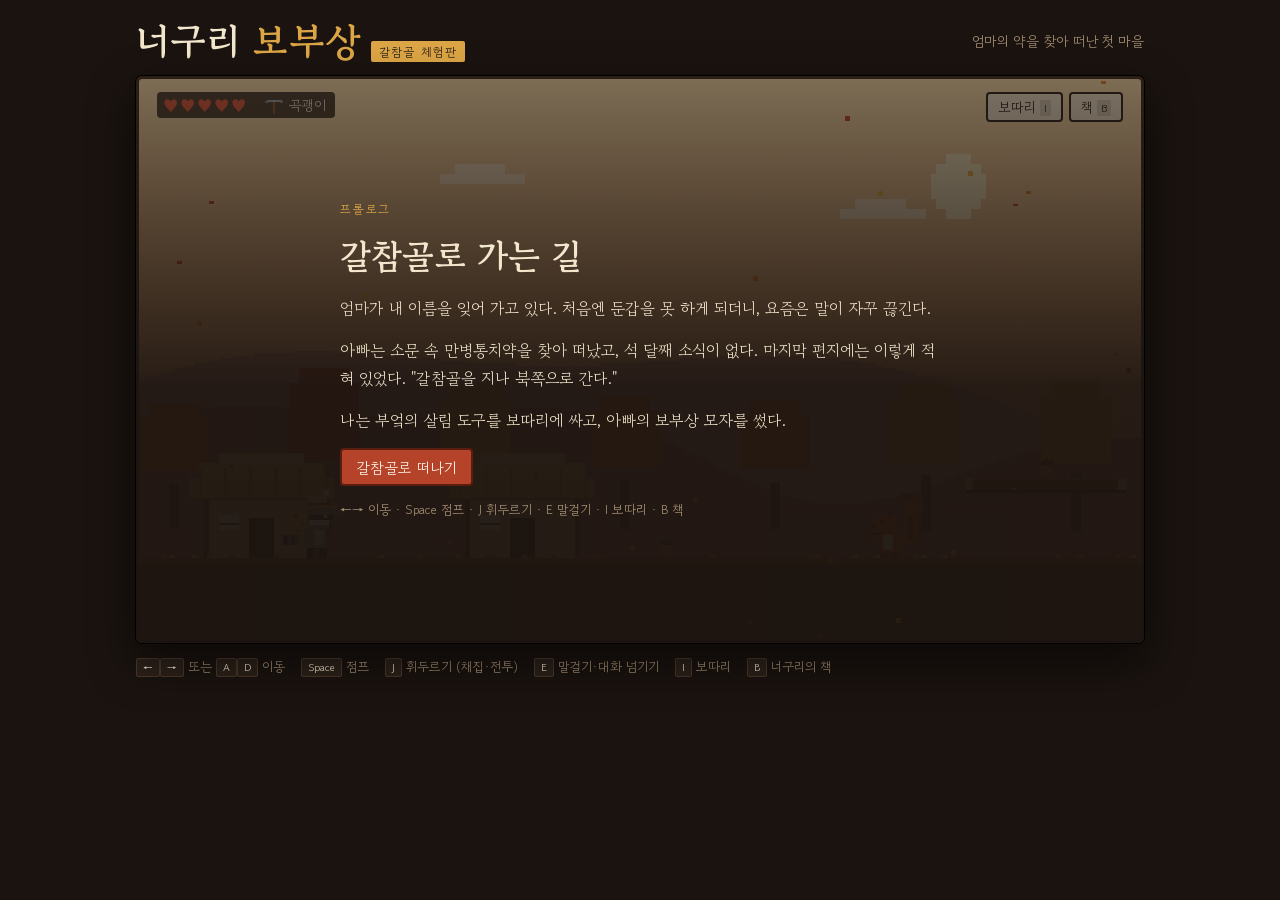
==== prototypes/galchamgol-web/index.html @ 24a1cc91 "너구리 보부상 기획 문서와 갈참골 웹 체험판 추가 - 기획 전체, 지역 4곳 시나리오와 엔딩 (design/) - 지역·NPC·교환·아이템·가보·보스 표 CSV (design/da" ====
<!doctype html>
<html lang="ko">
<head>
<meta charset="utf-8">
<meta name="viewport" content="width=device-width, initial-scale=1, viewport-fit=cover">
<style>[hidden]{display:none!important}</style>
<title>너구리 보부상</title>
<meta name="claude:viewport-fit-sides" content="cover">
<link rel="preconnect" href="https://fonts.googleapis.com">
<link rel="preconnect" href="https://fonts.gstatic.com" crossorigin>
<link rel="stylesheet" href="https://fonts.googleapis.com/css2?family=Gowun+Batang:wght@400;700&family=Gowun+Dodum&display=swap">
<style>
/* Layout: 게임 화면(셸) 하나가 주인공. 데스크톱은 액자 속 화면, 휴대폰 세로는 화면+게임패드, 휴대폰 가로는 화면 위에 반투명 버튼. 대화와 패널은 셸 전체를 덮는 한지 시트. 먹색 바탕 단일 테마. */
:root{
  --night:#1a130f;      /* 바깥 바탕 */
  --night-2:#251a14;    /* 패드 바탕 */
  --frame:#3e2c1f;      /* 액자 나무 */
  --hanji:#f2e6cc;      /* 한지 */
  --hanji-2:#e3d1ab;    /* 한지 그늘 */
  --meok:#2a2019;       /* 먹 */
  --dan:#b4432a;        /* 단청 붉은색 */
  --gold:#dca545;       /* 봇짐 노랑 */
  --leaf:#5f8a3a;       /* 칡잎 초록 */
  --dim:#a48f72;        /* 흐린 글씨 */
  --display:"Gowun Batang","Nanum Myeongjo","Batang",serif;
  --ui:"Gowun Dodum","Apple SD Gothic Neo","Malgun Gothic",sans-serif;
  color-scheme:dark;
}
*{box-sizing:border-box}
body{background:var(--night);color:var(--hanji);font-family:var(--ui);margin:0;-webkit-tap-highlight-color:transparent}
.app{max-width:1040px;margin:0 auto;padding-left:max(16px, env(safe-area-inset-left, 0px));padding-right:max(16px, env(safe-area-inset-right, 0px));padding-block:20px 28px;display:flex;flex-direction:column;gap:14px}

.top{display:flex;align-items:center;justify-content:space-between;flex-wrap:wrap;gap:6px 16px}
.brand{display:flex;align-items:baseline;gap:10px;flex-wrap:wrap;min-width:0}
h1{font-family:var(--display);font-weight:700;font-size:clamp(24px,4.2vw,38px);letter-spacing:.02em;margin:0;line-height:1.1;text-wrap:balance}
h1 span{color:var(--gold)}
.tag{font-size:12px;letter-spacing:.08em;color:var(--meok);background:var(--gold);padding:2px 8px;border-radius:2px}
.top p{margin:0;color:var(--dim);font-size:14px}

/* 셸: 화면 + 패드 + 덮개들 */
.shell{position:relative;user-select:none;-webkit-user-select:none;-webkit-touch-callout:none}
.stage{position:relative;width:100%;max-width:100%;aspect-ratio:16/9;background:#000;border:3px solid var(--frame);border-radius:6px;overflow:hidden;box-shadow:0 0 0 1px #000,0 18px 44px rgba(0,0,0,.55)}
#cv{display:block;width:100%;height:100%;image-rendering:pixelated;image-rendering:crisp-edges}

/* HUD */
.hud{position:absolute;top:2.4%;left:1.8%;right:1.8%;display:flex;justify-content:space-between;align-items:flex-start;gap:8px;pointer-events:none;font-size:clamp(10px,1.45vw,14px)}
.hud-left{display:flex;flex-direction:column;gap:5px;min-width:0}
.status{display:flex;align-items:center;gap:8px;background:rgba(26,19,15,.78);padding:3px 9px 3px 6px;border-radius:4px;width:max-content;max-width:100%}
.hearts{display:flex;gap:1px;font-size:1.25em;line-height:1;color:#e0573a}
.hearts .off{color:#4b3a2e}
.tool{display:flex;align-items:center;gap:4px;color:var(--hanji);border-left:1px solid #4b3a2e;padding-left:8px;white-space:nowrap}
.tool canvas{width:1.4em;height:1.4em;image-rendering:pixelated}
.goal{background:rgba(242,230,204,.92);color:var(--meok);padding:3px 9px;border-radius:4px;border-left:3px solid var(--dan);max-width:min(52vw,420px);font-family:var(--display)}
.goal b{font-family:var(--ui);font-weight:normal;color:var(--dan);font-size:.85em;margin-right:6px}
.hud-btns{display:flex;gap:6px;pointer-events:auto}
.chipbtn{font-family:var(--ui);font-size:clamp(11px,1.45vw,14px);background:var(--hanji);color:var(--meok);border:2px solid var(--meok);border-radius:4px;padding:3px 10px;cursor:pointer;touch-action:manipulation}
.chipbtn:hover{background:#fff6e0}
button:focus-visible{outline:2px solid var(--gold);outline-offset:2px}
kbd{font-family:var(--ui);font-size:.82em;background:rgba(0,0,0,.12);border-radius:2px;padding:0 4px}

.bossbar{position:absolute;top:3%;left:50%;transform:translateX(-50%);width:38%;text-align:center;font-family:var(--display);font-size:clamp(10px,1.4vw,14px);color:var(--hanji);text-shadow:0 1px 0 #000;pointer-events:none}
.bossbar .track{height:7px;background:#2b1f17;border:1px solid #000;margin-top:3px;border-radius:1px;overflow:hidden}
.bossbar .fill{height:100%;background:linear-gradient(90deg,#4f8a35,#7fb069);transition:width .15s}

.prompt{position:absolute;transform:translate(-50%,-100%);background:var(--hanji);color:var(--meok);font-size:clamp(10px,1.35vw,13px);padding:3px 9px;border-radius:12px;border:1px solid var(--meok);white-space:nowrap;cursor:pointer;touch-action:manipulation;font-family:var(--ui)}
.prompt::after{content:"";position:absolute;left:50%;bottom:-5px;transform:translateX(-50%);border:5px solid transparent;border-bottom:0;border-top-color:var(--meok)}
.toast{position:absolute;top:22%;left:50%;transform:translateX(-50%);background:rgba(26,19,15,.9);color:var(--hanji);padding:6px 14px;border-radius:4px;font-size:clamp(11px,1.6vw,15px);border-left:3px solid var(--gold);max-width:84%;text-align:center;pointer-events:none}

/* 대화 시트 */
.dialog{position:absolute;left:2.5%;right:2.5%;bottom:3.5%;display:grid;grid-template-columns:auto minmax(0,1fr);gap:clamp(8px,1.6vw,16px);align-items:start;background:var(--hanji);color:var(--meok);border:2px solid var(--meok);border-radius:6px;padding:clamp(8px,1.6vw,16px);box-shadow:0 6px 0 rgba(0,0,0,.35);cursor:pointer;z-index:5}
.face{width:clamp(48px,8vw,76px);aspect-ratio:1;background:var(--hanji-2);border:2px solid var(--meok);border-radius:4px;display:grid;place-items:end center;overflow:hidden}
.face canvas{width:100%;height:auto;image-rendering:pixelated;display:block}
.dbody{min-width:0;display:flex;flex-direction:column;gap:4px}
.who{font-family:var(--ui);font-size:clamp(11px,1.4vw,14px);color:var(--dan);letter-spacing:.04em}
.text{font-family:var(--display);font-size:clamp(13px,1.85vw,18px);line-height:1.6;max-width:62ch;min-height:2.4em}
.choices{display:flex;flex-direction:column;gap:5px;margin-top:4px}
.choices button{font-family:var(--display);font-size:clamp(13px,1.7vw,16px);text-align:left;background:#f8eed8;border:1px solid #cdb98f;border-radius:4px;padding:6px 12px;color:var(--meok);cursor:pointer;min-height:36px;touch-action:manipulation}
.choices button:hover,.choices button:focus-visible{background:var(--hanji-2);border-color:var(--meok)}
.next{align-self:flex-end;font-size:clamp(10px,1.2vw,12px);color:var(--dim)}

/* 한지 패널 */
.panel{position:absolute;inset:5%;background:var(--hanji);color:var(--meok);border:2px solid var(--meok);border-radius:6px;display:flex;flex-direction:column;overflow:hidden;font-size:clamp(12px,1.5vw,14px);z-index:6;box-shadow:0 10px 30px rgba(0,0,0,.45)}
.panel-head{display:flex;align-items:center;justify-content:space-between;gap:8px;padding:10px 14px;border-bottom:1px solid var(--hanji-2)}
.panel-head h2{font-family:var(--display);font-size:clamp(16px,2.2vw,21px);margin:0}
.panel-body{flex:1;overflow:auto;padding:12px 14px;min-height:0;-webkit-overflow-scrolling:touch}
.x{background:none;border:none;font-size:1.5em;cursor:pointer;color:var(--meok);line-height:1;min-width:40px;min-height:36px}
.grip{display:none}

.bag-grid{display:grid;grid-template-columns:repeat(6,minmax(0,1fr));gap:6px}
.slot{position:relative;aspect-ratio:1;background:var(--hanji-2);border:1px solid #c7b48c;border-radius:4px;display:grid;place-items:center;cursor:pointer;padding:0;touch-action:manipulation}
.slot canvas{width:66%;height:66%;image-rendering:pixelated}
.slot .n{position:absolute;right:4px;bottom:2px;font-size:.9em;font-variant-numeric:tabular-nums}
.slot.sel{outline:2px solid var(--dan);outline-offset:-1px;background:#f8eed8}
.slot[disabled]{cursor:default;opacity:.45}
.slot .dot{position:absolute;left:5px;top:5px;width:6px;height:6px;border-radius:50%}
.sub{font-family:var(--display);font-size:1.05em;margin:14px 0 6px}
.detail{margin-top:12px;border-top:1px dashed #c7b48c;padding-top:10px;display:flex;gap:12px;align-items:flex-start}
.detail canvas{width:52px;height:52px;image-rendering:pixelated;flex:none;background:var(--hanji-2);border-radius:4px}
.detail .info{min-width:0;display:flex;flex-direction:column;gap:6px;align-items:flex-start}
.chip{display:inline-block;font-size:.78em;padding:0 6px;border-radius:2px;color:#fff;margin-left:6px;vertical-align:middle;font-weight:normal}
.btn{font-family:var(--ui);font-size:clamp(13px,1.5vw,15px);background:var(--hanji);color:var(--meok);border:2px solid var(--meok);border-radius:4px;padding:6px 14px;cursor:pointer;min-height:38px;touch-action:manipulation}
.btn:hover{background:#fff6e0}
.btn.primary{background:var(--dan);color:#fff6e8;border-color:#5a1d10}
.btn.primary:hover{background:#c9533a}
.btn[disabled]{opacity:.45;cursor:not-allowed}
.small{color:var(--dim);font-size:.9em}

.tabs{display:flex;gap:2px;padding:0 10px;border-bottom:1px solid var(--hanji-2);overflow-x:auto}
.tabs button{font-family:var(--display);font-size:clamp(13px,1.6vw,15px);background:none;border:none;border-bottom:3px solid transparent;padding:8px 10px;cursor:pointer;color:var(--dim);white-space:nowrap;touch-action:manipulation}
.tabs button[aria-selected="true"]{color:var(--meok);border-bottom-color:var(--dan)}
.entry{font-family:var(--display);line-height:1.65;padding:8px 0;border-bottom:1px dotted #cdb98f;max-width:65ch}
.entry small{display:block;color:var(--dim);font-family:var(--ui)}
.empty-note{color:var(--dim);font-family:var(--display);margin:6px 0}
.dex{display:grid;grid-template-columns:repeat(auto-fill,minmax(150px,1fr));gap:10px}
.dex-card{border:1px solid #cdb98f;border-radius:4px;padding:10px;display:flex;flex-direction:column;gap:5px;background:#f8eed8}
.dex-card .pics{display:flex;gap:6px;align-items:flex-end}
.dex-card canvas{width:64px;height:64px;image-rendering:pixelated}
.dex-card .dad{opacity:.5}
.dex-card .cap{font-size:.78em;color:var(--dim)}
.dex-card.unknown{color:var(--dim);display:grid;place-items:center;min-height:120px;font-family:var(--display);background:transparent;border-style:dashed}
.dex-card .memo{font-family:var(--display);color:var(--dan)}
.ledger-wrap{overflow-x:auto}
table.ledger{border-collapse:collapse;width:100%;min-width:420px}
table.ledger th,table.ledger td{text-align:left;padding:6px 8px;border-bottom:1px dotted #cdb98f;vertical-align:top}
table.ledger th{font-weight:normal;color:var(--dim);font-size:.85em}
.state{font-size:.8em;padding:1px 6px;border-radius:2px;white-space:nowrap}
.state.done{background:var(--leaf);color:#fff}
.state.open{background:var(--gold);color:var(--meok)}
.rels{display:flex;flex-wrap:wrap;gap:6px;margin-bottom:12px}
.rel{background:var(--hanji-2);border-radius:4px;padding:3px 9px}
.rel b{color:var(--dan);font-weight:normal}

/* 요술 주머니 */
.pouch-wrap{margin-top:16px;border-top:1px dashed #c7b48c;padding-top:12px;display:flex;flex-direction:column;gap:10px}
.sub-row{display:flex;align-items:baseline;justify-content:space-between;gap:4px 10px;flex-wrap:wrap}
.sub-row .sub{margin:0}
.tooltabs{display:flex;gap:6px;flex-wrap:wrap}
.tooltab{display:flex;align-items:center;gap:6px;padding:3px 12px 3px 6px;border:1px solid #c7b48c;border-radius:18px;background:var(--hanji-2);color:var(--meok);font-family:var(--ui);font-size:inherit;cursor:pointer;min-height:38px;touch-action:manipulation}
.tooltab canvas{width:24px;height:24px;image-rendering:pixelated}
.tooltab .q{font-size:.8em;color:var(--dim)}
.tooltab[aria-pressed="true"]{background:var(--meok);color:var(--hanji);border-color:var(--meok)}
.tooltab[aria-pressed="true"] .q{color:var(--gold)}
.bench{display:flex;align-items:center;justify-content:center;gap:clamp(6px,2vw,16px);background:radial-gradient(ellipse at 50% 60%,#f8ecd2,#e9d6ae);border:1px solid #d5c094;border-radius:10px;padding:14px 8px}
.ins{display:flex;gap:6px}
.inslot,.outslot{width:clamp(40px,10vw,54px);aspect-ratio:1;border:2px dashed #b9a479;border-radius:8px;background:#fbf3e2;display:grid;place-items:center;padding:0;position:relative;color:var(--dim);font-size:11px}
.inslot{cursor:pointer;touch-action:manipulation}
.inslot.full{border-style:solid;border-color:var(--meok)}
.inslot canvas,.outslot canvas{width:70%;height:70%;image-rendering:pixelated}
.outslot{border-style:solid;border-color:var(--gold)}
.outslot.ghost canvas{opacity:.35}
.outslot.got{box-shadow:0 0 0 3px rgba(220,165,69,.45)}
.arrow{color:#a8916a;font-size:16px}
.pouch{position:relative;width:clamp(76px,19vw,104px);aspect-ratio:1;--glow:#f0b73a}
.pouch .glow{position:absolute;inset:8%;border-radius:50%;background:radial-gradient(circle,var(--glow),transparent 68%);opacity:.22}
.pouch::after{content:"";position:absolute;left:16%;right:16%;bottom:2%;height:9%;border-radius:50%;background:rgba(60,40,20,.22)}
.pouch .relic{position:relative;z-index:2;display:block;width:76%;height:76%;margin:10% 12% 14%;image-rendering:pixelated;transform-origin:50% 90%}
.pouch .spk{position:absolute;left:50%;top:40%;width:5px;height:5px;background:var(--glow);opacity:0;z-index:3}
.pouch.has .glow{animation:glowPulse 1.6s ease-in-out infinite}
.pouch.brew .glow{opacity:.95;transform:scale(1.3);transition:opacity .2s,transform .2s}
.pouch.brew .relic{animation:wob .7s steps(8)}
.pouch.brew .spk{animation:burst .75s ease-out .15s}
.pouch.fizzle .relic{animation:shake .35s steps(4)}
.inslot.sucked canvas{animation:suck .45s forwards}
.inslot.pop canvas,.outslot.got canvas{animation:pop .35s}
@keyframes glowPulse{0%,100%{opacity:.22;transform:scale(.92)}50%{opacity:.6;transform:scale(1.06)}}
@keyframes wob{0%,100%{transform:rotate(0)}25%{transform:rotate(-9deg)}50%{transform:rotate(8deg)}75%{transform:rotate(-4deg)}}
@keyframes burst{0%{opacity:1;transform:translate(-50%,0)}100%{opacity:0;transform:translate(calc(-50% + var(--dx)),var(--dy))}}
@keyframes shake{0%,100%{transform:translateX(0)}25%{transform:translateX(-4px)}75%{transform:translateX(4px)}}
@keyframes suck{to{transform:translateX(34px) scale(.2);opacity:0}}
@keyframes pop{0%{transform:scale(.4)}70%{transform:scale(1.15)}100%{transform:scale(1)}}
.bench-msg{font-family:var(--display);min-height:1.5em;text-align:center}
.recipes{display:flex;flex-wrap:wrap;gap:6px 14px;justify-content:center;color:var(--dim);font-size:.9em}
.recipe{display:flex;align-items:center;gap:4px}
.recipe canvas{width:18px;height:18px;image-rendering:pixelated}
.craft{width:100%;min-height:46px;font-size:16px}
.weapon{display:flex;gap:10px;align-items:center;margin-top:16px;border-top:1px dashed #c7b48c;padding-top:10px}
.weapon canvas{width:36px;height:36px;image-rendering:pixelated;flex:none}
.weapon div{min-width:0}
@media (prefers-reduced-motion:reduce){.pouch *,.inslot canvas,.outslot canvas{animation:none!important;transition:none!important}}

/* 가보 카드 */
.tooltab{border-color:#c99a3e;background:linear-gradient(#f7e9c8,#ead3a2)}
.tooltab[aria-pressed="true"]{background:linear-gradient(#3a2219,#24150f);color:#f3d48a;border-color:#c99a3e}
.heir{position:relative;overflow:hidden;display:grid;grid-template-columns:auto minmax(0,1fr);gap:12px;align-items:start;background:linear-gradient(135deg,#2e1b14,#3d241a 60%,#2a1711);color:var(--hanji);border:2px solid #c99a3e;border-radius:8px;padding:12px 14px;box-shadow:inset 0 0 0 1px rgba(243,212,138,.18)}
.heir::before{content:"";position:absolute;inset:0;background:linear-gradient(115deg,transparent 32%,rgba(178,232,226,.16) 44%,rgba(236,196,255,.13) 51%,rgba(255,236,170,.10) 57%,transparent 68%);background-size:260% 100%;animation:najeon 5s linear infinite;pointer-events:none}
.heir.sleep{filter:saturate(.75)}
.heir .art{position:relative;width:clamp(54px,12vw,68px);aspect-ratio:1;background:radial-gradient(circle at 50% 45%,#5a3626,#1f120d);border:1px solid #c99a3e;border-radius:6px;display:grid;place-items:center}
.heir .art canvas{width:80%;height:80%;image-rendering:pixelated}
.heir.sleep .art canvas{opacity:.6}
.heir .txt{min-width:0;display:flex;flex-direction:column;gap:3px;padding-right:34px}
.heir .state{align-self:flex-start;font-size:.75em;padding:0 7px;border-radius:2px;background:#c99a3e;color:#2a1711;letter-spacing:.04em}
.heir.sleep .state{background:transparent;color:#c9b08a;border:1px solid #6b5238}
.heir .title{font-family:var(--display);font-weight:700;font-size:1.15em;color:#f3d48a;text-wrap:balance}
.heir .gen{font-size:.8em;color:#c9b08a}
.heir .story{font-family:var(--display);line-height:1.6;margin-top:2px}
.heir .hint{font-size:.85em;color:#d9c39a;border-top:1px dashed #6b5238;padding-top:5px;margin-top:4px}
.seal{position:absolute;right:12px;top:12px;width:30px;height:30px;display:grid;place-items:center;font-family:var(--display);font-weight:700;font-size:14px;line-height:1;border-radius:3px;transform:rotate(-8deg);background:#b4432a;color:#f7e9d0;box-shadow:0 0 0 2px #b4432a,0 0 0 3px #f7e9d0 inset}
.heir.sleep .seal{background:transparent;color:#8d5a44;box-shadow:0 0 0 2px #8d5a44}
@keyframes najeon{0%{background-position:130% 0}100%{background-position:-130% 0}}
@media (prefers-reduced-motion:reduce){.heir::before{animation:none}}

/* 전투: 한지 위 수묵화. 흑백 + 단청 붉은색 하나 */
.battle{position:absolute;inset:0;z-index:15;background:#efe3c8;color:var(--meok);touch-action:none}
#bcv{display:block;width:100%;height:100%}
.b-top{position:absolute;top:2.5%;left:2.5%;right:2.5%;display:flex;justify-content:space-between;align-items:flex-start;gap:10px;pointer-events:none;font-size:clamp(10px,1.45vw,14px)}
.b-name{font-family:var(--display);font-weight:700;font-size:1.4em;line-height:1.1}
.b-parts{display:flex;flex-direction:column;gap:3px;margin-top:4px}
.b-part{display:flex;align-items:center;gap:6px;white-space:nowrap}
.b-part .pp{display:flex;gap:2px}
.b-part .pp i{width:.72em;height:.72em;background:var(--meok);display:block}
.b-part .pp i.off{background:transparent;box-shadow:inset 0 0 0 1px rgba(42,32,25,.45)}
.b-part.broken .nm{text-decoration:line-through;opacity:.5}
.b-part .tag{font-size:.82em;color:var(--dan)}
.b-me{display:flex;flex-direction:column;align-items:flex-end;gap:5px}
.b-me .hearts{color:var(--dan)}
.b-me .hearts .off{color:rgba(42,32,25,.25)}
.b-calm{display:flex;align-items:center;gap:6px}
.b-calm .track{width:clamp(64px,13vw,140px);height:8px;border:1px solid var(--meok);background:rgba(255,255,255,.45)}
.b-calm .fill{height:100%;width:0;background:#7fa36a;transition:width .25s}
.b-btns{display:flex;gap:6px;pointer-events:auto}
.bbtn{font-family:var(--ui);font-size:clamp(11px,1.4vw,13px);background:rgba(255,250,238,.7);color:var(--meok);border:1.5px solid var(--meok);border-radius:4px;padding:3px 9px;cursor:pointer;min-height:30px;touch-action:manipulation}
.bbtn:hover{background:#fffaf0}
.b-gift{position:absolute;left:50%;top:50%;transform:translate(-50%,-50%);width:min(92%,440px);max-height:86%;overflow:auto;background:var(--hanji);border:2px solid var(--meok);border-radius:6px;padding:10px 12px 12px;z-index:3;box-shadow:0 8px 24px rgba(0,0,0,.3)}
.b-gift-head{display:flex;justify-content:space-between;align-items:center;font-family:var(--display);font-size:clamp(14px,1.8vw,17px);margin-bottom:6px}
.b-gift-grid{display:grid;grid-template-columns:repeat(auto-fill,minmax(70px,1fr));gap:6px}
.gift{display:flex;flex-direction:column;align-items:center;gap:2px;padding:6px 2px;background:var(--hanji-2);border:1px solid #c7b48c;border-radius:4px;cursor:pointer;font-family:var(--ui);font-size:12px;color:var(--meok);touch-action:manipulation}
.gift canvas{width:30px;height:30px;image-rendering:pixelated}
.gift:hover{background:#f8eed8;border-color:var(--meok)}
.b-gift .small{display:block;margin-bottom:8px}
.b-result{position:absolute;inset:0;background:rgba(239,227,200,.88);display:grid;place-items:center;z-index:4;padding:4%;overflow:auto}
.b-card{max-width:440px;text-align:center;display:flex;flex-direction:column;gap:8px;align-items:center;font-family:var(--display)}
.b-card .kicker{font-family:var(--ui);font-size:12px;letter-spacing:.14em;color:var(--dan)}
.b-card h2{margin:0;font-size:clamp(18px,3vw,28px);text-wrap:balance}
.b-card p{margin:0;line-height:1.6;font-size:clamp(13px,1.7vw,16px)}
.b-loot{display:flex;flex-wrap:wrap;gap:10px;justify-content:center}
.loot{display:flex;flex-direction:column;align-items:center;gap:2px;font-family:var(--ui);font-size:12px}
.loot canvas{width:40px;height:40px;image-rendering:pixelated;background:var(--hanji-2);border-radius:4px}
.ink{position:absolute;inset:0;z-index:20;background:#15110e;display:grid;place-items:center;pointer-events:none;clip-path:circle(0% at var(--ix,50%) var(--iy,62%))}
.ink.on{animation:inkIn .6s ease-in forwards}
.ink.off{clip-path:circle(150% at 50% 50%);animation:inkOut .45s ease-out forwards}
.ink span{font-family:var(--display);font-weight:700;color:#c9503a;font-size:clamp(26px,6vw,60px);letter-spacing:.4em;padding-left:.4em;opacity:0}
.ink.on span{animation:inkText .3s ease-out .35s forwards}
@keyframes inkIn{from{clip-path:circle(0% at var(--ix,50%) var(--iy,62%))}to{clip-path:circle(150% at var(--ix,50%) var(--iy,62%))}}
@keyframes inkOut{from{opacity:1}to{opacity:0}}
@keyframes inkText{from{opacity:0;transform:scale(1.3)}to{opacity:1;transform:scale(1)}}
@media (prefers-reduced-motion:reduce){.ink.on,.ink.on span{animation-duration:.01s}.b-calm .fill{transition:none}}

/* 대장간 */
.forge{position:absolute;left:12%;right:12%;top:18%;background:var(--hanji);color:var(--meok);border:2px solid var(--meok);border-radius:6px;padding:16px 18px;display:flex;flex-direction:column;gap:12px;font-size:clamp(12px,1.6vw,15px);z-index:6;box-shadow:0 10px 30px rgba(0,0,0,.45)}
.forge h2{font-family:var(--display);margin:0;font-size:clamp(16px,2.2vw,21px)}
.bar{position:relative;height:26px;background:linear-gradient(90deg,#3a2a20,#6b3a22 40%,#d0601e 50%,#6b3a22 60%,#3a2a20);border:2px solid var(--meok);border-radius:3px;touch-action:none}
.zone{position:absolute;top:0;bottom:0;background:rgba(255,190,80,.55);border-left:2px solid #ffd27a;border-right:2px solid #ffd27a}
.mark{position:absolute;top:-7px;bottom:-7px;width:5px;background:var(--hanji);border:1px solid var(--meok);transform:translateX(-50%)}
.pips{display:flex;gap:6px}
.pip{width:16px;height:16px;border:2px solid var(--meok);border-radius:50%}
.pip.on{background:var(--dan)}
.fhint{font-family:var(--display);min-height:1.5em}
.strike{width:100%;min-height:52px;font-size:17px}
.bar.soil{background:linear-gradient(90deg,#3e2615,#6b4423 25%,#8b5a2b 50%,#6b4423 75%,#3e2615)}
.bar.soil .zone{background:rgba(243,212,138,.55);border-color:#f3d48a}
.gather .fhint b{color:var(--dan);font-weight:normal}

/* 시작·끝 */
.cover{position:absolute;inset:0;background:linear-gradient(180deg,rgba(26,19,15,.55),rgba(26,19,15,.94) 55%);display:flex;align-items:center;justify-content:center;padding:5%;overflow:auto;z-index:8;border-radius:6px}
.cover-card{max-width:600px;display:flex;flex-direction:column;gap:clamp(8px,1.4vw,14px);font-family:var(--display);color:var(--hanji)}
.cover-card .kicker{font-family:var(--ui);font-size:12px;letter-spacing:.12em;color:var(--gold)}
.cover-card h2{margin:0;font-size:clamp(22px,3.6vw,34px);text-wrap:balance}
.cover-card p{margin:0;line-height:1.75;font-size:clamp(13px,1.75vw,16px)}
.cover-card .meta{font-family:var(--ui);color:var(--dim);font-size:clamp(11px,1.4vw,13px)}
.row{display:flex;gap:8px;flex-wrap:wrap}
.stats{display:flex;gap:16px;flex-wrap:wrap;font-family:var(--ui);font-size:clamp(12px,1.5vw,14px)}
.stats b{color:var(--gold);font-weight:normal;font-variant-numeric:tabular-nums}
.how-touch{display:none}

.keys{display:flex;flex-wrap:wrap;gap:6px 16px;color:var(--dim);font-size:13px}
.keys kbd{background:#2c211a;color:var(--hanji);border:1px solid #4a372a;padding:1px 6px}

/* 게임패드 (터치 기기) */
.pad{display:none}
.pbtn{font-family:var(--ui);color:var(--hanji);background:var(--night-2);border:2px solid #4a372a;border-radius:50%;width:64px;height:64px;font-size:22px;display:grid;place-items:center;touch-action:none;cursor:pointer;box-shadow:0 4px 0 #0d0907}
.pbtn.on{transform:translateY(2px);box-shadow:0 2px 0 #0d0907;background:#3a2a1f}
.pbtn.atk{width:76px;height:76px;background:var(--dan);border-color:#5a1d10;font-size:15px}
.pbtn.jump{font-size:15px}
.pbtn.talk{width:auto;height:44px;border-radius:22px;padding:0 16px;font-size:14px;opacity:.55}
.pbtn.talk.ready{opacity:1;background:var(--gold);color:var(--meok);border-color:#7a5520}
.pad-top{display:flex;gap:8px;align-items:stretch}
.goal-m{flex:1;min-width:0;font-family:var(--display);font-size:14px;line-height:1.4;color:var(--hanji);background:var(--night-2);border-left:3px solid var(--dan);padding:8px 10px;border-radius:4px}
.goal-m b{display:block;font-family:var(--ui);font-weight:normal;font-size:11px;color:var(--gold);letter-spacing:.06em}
.pad-top .chipbtn{display:flex;align-items:center;font-size:14px;padding:0 12px;min-height:44px}
.pad-main{flex:1;display:flex;justify-content:space-between;align-items:center;gap:10px;min-height:150px}
.dpad{display:grid;grid-template-columns:auto auto;grid-template-areas:"left right";gap:12px}
.dpad [data-k="left"]{grid-area:left}.dpad [data-k="right"]{grid-area:right}.dpad [data-k="up"]{grid-area:up}.dpad [data-k="down"]{grid-area:down}
.pbtn.v{display:none}
body.in-battle .dpad{grid-template-columns:repeat(3,auto);grid-template-areas:". up ." "left down right";gap:6px}
body.in-battle .dpad .pbtn{width:54px;height:54px}
body.in-battle .pbtn.v{display:grid}
body.in-battle .pbtn.talk{visibility:hidden}
body.in-battle .hud,body.in-battle .prompt{visibility:hidden}
.acts{display:grid;grid-template-columns:auto auto;grid-template-areas:"talk talk" "jump atk";gap:12px;justify-items:center;align-items:center}
.acts .talk{grid-area:talk;justify-self:end}
.acts .jump{grid-area:jump}
.acts .atk{grid-area:atk}

/* 휴대폰 세로 */
@media (pointer:coarse) and (orientation:portrait){
  html,body{height:100%;overflow:hidden;overscroll-behavior:none}
  .app{height:100%;padding-block:max(10px, env(safe-area-inset-top, 0px)) max(12px, env(safe-area-inset-bottom, 0px));gap:10px}
  .top p{display:none}
  h1{font-size:24px}
  .shell{flex:1;min-height:0;display:flex;flex-direction:column}
  .stage{flex:none;border-width:2px}
  .hud-btns,.goal{display:none}
  .pad{display:flex;flex-direction:column;gap:12px;flex:1;padding-top:12px;touch-action:none}
  .keys{display:none}
  .dialog{left:0;right:0;bottom:0;border-radius:12px 12px 0 0;padding:16px 16px max(16px, env(safe-area-inset-bottom, 0px));border-bottom:none;box-shadow:0 -8px 24px rgba(0,0,0,.4)}
  .text{font-size:16px}
  .choices button{font-size:15px;min-height:44px}
  .panel{inset:auto 0 0 0;height:90%;border-radius:12px 12px 0 0;border-bottom:none}
  .grip{display:block;width:40px;height:4px;border-radius:2px;background:#cdb98f;margin:8px auto 0}
  .bag-grid{grid-template-columns:repeat(4,minmax(0,1fr))}
  .forge{left:0;right:0;top:auto;bottom:0;border-radius:12px 12px 0 0;padding-bottom:max(18px, env(safe-area-inset-bottom, 0px))}
  .cover{border-radius:0}
  .how-touch{display:block}.how-keys{display:none}
  body.in-battle .stage{aspect-ratio:1/1}
  body.in-battle .bbtn#bGift,body.in-battle .bbtn#bHit{display:none}
}
/* 휴대폰 가로 */
@media (pointer:coarse) and (orientation:landscape){
  html,body{height:100%;overflow:hidden;overscroll-behavior:none}
  .app{max-width:none;height:100%;padding-block:0;gap:0}
  .top,.keys{display:none}
  .shell{flex:1;min-height:0;display:flex;align-items:center;justify-content:center;height:100%}
  .stage{width:min(100%, calc(100dvh * 16 / 9));border-width:2px;border-radius:4px}
  .pad{display:block;position:absolute;left:0;right:0;bottom:max(10px, env(safe-area-inset-bottom, 0px));pointer-events:none;z-index:4}
  .pad-top{display:none}
  .pad-main{min-height:0;align-items:flex-end;padding:0 4px}
  .pad-main>*{pointer-events:auto}
  .pbtn{width:54px;height:54px;background:rgba(37,26,20,.62);border-color:rgba(242,230,204,.35);box-shadow:none}
  .pbtn.atk{width:62px;height:62px;background:rgba(180,67,42,.82)}
  .pbtn.talk{height:38px}
  .pbtn.on{transform:none;background:rgba(80,58,44,.8)}
  .dialog{left:12%;right:12%}
  .panel{inset:4% 8%}
  .forge{top:10%}
  body.in-battle .bbtn#bGift,body.in-battle .bbtn#bHit{display:none}
  body.in-battle .pad{z-index:16}
  .how-touch{display:block}.how-keys{display:none}
}
@media (max-width:560px) and (pointer:fine){.bag-grid{grid-template-columns:repeat(4,minmax(0,1fr))}.forge{left:4%;right:4%;top:8%}}
@media (prefers-reduced-motion:reduce){.bossbar .fill{transition:none}}
</style>
</head>
<body>

<div class="app">
  <header class="top">
    <div class="brand"><h1>너구리 <span>보부상</span></h1><span class="tag">갈참골 체험판</span></div>
    <p>엄마의 약을 찾아 떠난 첫 마을</p>
  </header>

  <div class="shell" id="shell">
    <div class="stage" id="stage">
      <canvas id="cv" width="400" height="225" aria-label="갈참골 게임 화면"></canvas>
      <div class="hud">
        <div class="hud-left">
          <div class="status"><div class="hearts" id="hearts"></div><div class="tool" id="toolLabel"></div></div>
          <div class="goal" id="goal" hidden></div>
        </div>
        <div class="hud-btns">
          <button class="chipbtn" id="btnBag" type="button">보따리 <kbd>I</kbd></button>
          <button class="chipbtn" id="btnBook" type="button">책 <kbd>B</kbd></button>
        </div>
      </div>
      <div class="bossbar" id="bossbar" hidden>엉킨 칡<div class="track"><div class="fill" id="bossfill"></div></div></div>
      <div class="prompt" id="prompt" hidden></div>
      <div class="toast" id="toast" hidden></div>
      <div class="battle" id="battle" hidden>
        <canvas id="bcv" aria-label="전투 화면"></canvas>
        <div class="b-top">
          <div class="b-enemy"><div class="b-name" id="bName"></div><div class="b-parts" id="bParts"></div></div>
          <div class="b-me">
            <div class="hearts" id="bHearts"></div>
            <div class="b-calm"><span id="bCalmLabel">진정</span><div class="track"><div class="fill" id="bCalm"></div></div></div>
            <div class="b-btns"><button class="bbtn" id="bHit" type="button">치기 <kbd>J</kbd></button><button class="bbtn" id="bGift" type="button">선물 <kbd>K</kbd></button><button class="bbtn" id="bFlee" type="button">물러나기</button></div>
          </div>
        </div>
        <div class="b-gift" id="bGiftMenu" hidden>
          <div class="b-gift-head"><span>무엇을 건넬까?</span><button class="x" id="bGiftClose" type="button" aria-label="닫기">×</button></div>
          <span class="small" id="bGiftHint">좋아하는 걸 주면 마음이 누그러진다. 건넨 물건은 돌아오지 않는다.</span>
          <div class="b-gift-grid" id="bGiftGrid"></div>
        </div>
        <div class="b-result" id="bResult" hidden>
          <div class="b-card"><div class="kicker" id="bResKick"></div><h2 id="bResTitle"></h2><p id="bResText"></p><div class="b-loot" id="bLoot"></div><button class="btn primary" id="bResOk" type="button">계속</button></div>
        </div>
      </div>
      <div class="ink" id="ink" hidden><span id="inkText">전투</span></div>
    </div>

    <div class="pad" id="pad" aria-label="터치 조작">
      <div class="pad-top">
        <div class="goal-m" id="goalM"><b>지금 할 일</b><span></span></div>
        <button class="chipbtn" data-k="bag" type="button">보따리</button>
        <button class="chipbtn" data-k="book" type="button">책</button>
      </div>
      <div class="pad-main">
        <div class="dpad"><button class="pbtn v" data-k="up" type="button" aria-label="위">▲</button><button class="pbtn" data-k="left" type="button" aria-label="왼쪽">◀</button><button class="pbtn v" data-k="down" type="button" aria-label="아래">▼</button><button class="pbtn" data-k="right" type="button" aria-label="오른쪽">▶</button></div>
        <div class="acts">
          <button class="pbtn talk" data-k="talk" id="padTalk" type="button">말걸기</button>
          <button class="pbtn jump" data-k="jump" type="button">점프</button>
          <button class="pbtn atk" data-k="atk" type="button">휘두르기</button>
        </div>
      </div>
    </div>

    <div class="dialog" id="dlg" hidden>
      <div class="face" id="dlgFace"></div>
      <div class="dbody">
        <div class="who" id="dlgWho"></div>
        <div class="text" id="dlgText"></div>
        <div class="choices" id="dlgChoices"></div>
        <div class="next" id="dlgNext">눌러서 계속 · <kbd>E</kbd></div>
      </div>
    </div>

    <div class="panel" id="bag" hidden>
      <div class="grip"></div>
      <div class="panel-head"><h2>보따리</h2><button class="x" id="bagClose" type="button" aria-label="닫기">×</button></div>
      <div class="panel-body" id="bagBody"></div>
    </div>

    <div class="panel" id="book" hidden>
      <div class="grip"></div>
      <div class="panel-head"><h2>너구리의 책</h2><button class="x" id="bookClose" type="button" aria-label="닫기">×</button></div>
      <div class="tabs" role="tablist" id="bookTabs">
        <button role="tab" data-tab="diary" type="button">일기</button>
        <button role="tab" data-tab="clues" type="button">아빠 단서</button>
        <button role="tab" data-tab="dex" type="button">도감</button>
        <button role="tab" data-tab="ledger" type="button">물품 장부</button>
      </div>
      <div class="panel-body" id="bookBody"></div>
    </div>

    <div class="forge" id="forge" hidden>
      <h2>대장간 · 아빠의 낫 벼리기</h2>
      <div class="bar" id="fbar"><div class="zone" id="fzone"></div><div class="mark" id="fmark"></div></div>
      <div class="pips" id="fpips"></div>
      <div class="fhint" id="fhint">쇠가 가장 빨갛게 달았을 때 내려친다. 세 번이면 된다.</div>
      <button class="btn primary strike" id="fstrike" type="button">내려치기 <kbd>Space · J</kbd></button>
    </div>

    <div class="forge gather" id="gather" hidden>
      <h2 id="gTitle">칡뿌리 캐기</h2>
      <div class="bar soil" id="gbar"><div class="zone" id="gzone"></div><div class="mark" id="gmark"></div></div>
      <div class="pips" id="gpips"></div>
      <div class="fhint" id="ghint"></div>
      <button class="btn primary strike" id="gstrike" type="button">캐기</button>
    </div>

    <div class="cover" id="titleScreen">
      <div class="cover-card">
        <div class="kicker">프롤로그</div>
        <h2>갈참골로 가는 길</h2>
        <p>엄마가 내 이름을 잊어 가고 있다. 처음엔 둔갑을 못 하게 되더니, 요즘은 말이 자꾸 끊긴다.</p>
        <p>아빠는 소문 속 만병통치약을 찾아 떠났고, 석 달째 소식이 없다. 마지막 편지에는 이렇게 적혀 있었다. "갈참골을 지나 북쪽으로 간다."</p>
        <p>나는 부엌의 살림 도구를 보따리에 싸고, 아빠의 보부상 모자를 썼다.</p>
        <div class="row"><button class="btn primary" id="btnStart" type="button">갈참골로 떠나기</button></div>
        <div class="meta how-keys">←→ 이동 · Space 점프 · J 휘두르기 · E 말걸기 · I 보따리 · B 책</div>
        <div class="meta how-touch">아래 버튼으로 움직이고, 동물 근처에서 말걸기를 누르세요. 휴대폰을 가로로 돌리면 화면이 커집니다.</div>
      </div>
    </div>

    <div class="cover" id="endScreen" hidden>
      <div class="cover-card">
        <div class="kicker">갈참골 체험판 완료</div>
        <h2>북쪽 길이 열렸다</h2>
        <p>두꺼비 할멈이 해머루로 달인 약을 까치 편에 집으로 보냈다. 엄마의 병을 고치지는 못해도, 조금은 늦출 수 있을 것이다.</p>
        <p>아빠는 북쪽으로 갔다. 나도 간다.</p>
        <div class="stats" id="endStats"></div>
        <div class="row"><button class="btn" id="btnBookEnd" type="button">너구리의 책 보기</button><button class="btn primary" id="btnRestart" type="button">처음부터</button></div>
      </div>
    </div>
  </div>

  <div class="keys">
    <span><kbd>←</kbd><kbd>→</kbd> 또는 <kbd>A</kbd><kbd>D</kbd> 이동</span>
    <span><kbd>Space</kbd> 점프</span>
    <span><kbd>J</kbd> 휘두르기 (채집·전투)</span>
    <span><kbd>E</kbd> 말걸기·대화 넘기기</span>
    <span><kbd>I</kbd> 보따리</span>
    <span><kbd>B</kbd> 너구리의 책</span>
  </div>
</div>

<script>
(function(){
'use strict';
const W=400,H=225,GROUND=192,WORLD=2400;
const cv=document.getElementById('cv');let ctx=cv.getContext('2d');ctx.imageSmoothingEnabled=false;
const $=id=>document.getElementById(id);

/* ---------- 데이터 ---------- */
const ITEMS={
  acorn:{n:'도토리',r:0,d:'참나무 열매. 떫어서 그냥은 못 먹고 가루로 빻아 쓴다.'},
  powder:{n:'도토리 가루',r:1,d:'절구로 빻은 도토리. 갈참골에서 잘 팔린다.'},
  root:{n:'칡뿌리',r:1,d:'땅속 깊이 뻗은 칡의 뿌리. 질기고 달다.'},
  coal:{n:'숯',r:1,d:'참나무를 구워 만든 숯. 대장간 불의 밥.'},
  ssari:{n:'싸리버섯',r:2,d:'싸리 빗자루처럼 가늘게 갈라진 버섯. 가을 참나무 숲에 난다.'},
  kkoe:{n:'꾀꼬리버섯',r:2,d:'꾀꼬리 깃털처럼 노란 버섯. 은은한 살구 향이 난다.'},
  meoru:{n:'해머루',r:3,d:'당산나무 꼭대기에만 열리는 머루. 해를 머금은 듯 알이 따뜻하다.'},
  rice:{n:'주먹밥',r:0,d:'엄마가 싸 준 주먹밥. 먹으면 기운이 난다.'},
  vine:{n:'칡 줄기',r:1,d:'엉킨 칡의 덩굴손에서 얻은 질긴 줄기. 끈이나 바구니를 엮기 좋다.'},
  kflower:{n:'칡꽃',r:3,d:'엉킨 칡의 심에서 핀 보랏빛 꽃. 달큰한 향이 오래 남는다.'},
};
const TOOLS={
  pick:{n:'곡괭이',d:'땅을 파서 뿌리와 버섯을 캔다. 싸울 때도 쓴다.'},
  sickle:{n:'아빠의 낫',d:'무쇠가 벼려 준 아빠의 낫. 질긴 칡덩굴도 끊는다. 땅도 팔 수 있다.'},
  jeolgu:{n:'엄마의 절구',d:'3대째 내려온 집안 가보. 도토리 3개를 빻아 도토리 가루 1개를 만든다.'},
  maetdol:{n:'증조할아버지의 맷돌',d:'용도를 아직 모른다. 집 부엌에서 챙겨 왔다.'},
  siru:{n:'잔칫날의 시루',d:'용도를 아직 모른다. 바닥에 구멍이 숭숭 나 있다.'},
  yakyeon:{n:'아빠의 약연',d:'용도를 아직 모른다. 아빠가 무언가를 갈던 물건 같다.'},
};
const RAR=['흔함','보통','귀함','희귀','전설'];
const RCOL=['#9c8f78','#5f8a3a','#3f84b5','#8e4fc2','#d29a12'];
const DEX=['acorn','root','ssari','kkoe','meoru','kflower'];
const CLUE_TOTAL=6;
const PLATS=[{x:330,y:160,w:64},{x:690,y:150,w:72},{x:990,y:158,w:60},{x:1310,y:150,w:66}];
const NPCS=[
  {id:'dodam',name:'도담',x:300},
  {id:'nal',name:'날쌘',x:820},
  {id:'musoe',name:'무쇠',x:1110},
  {id:'toad',name:'두꺼비 할멈',x:1430},
];
const TREE_X=2214;

function newGame(){return{
  started:false,ended:false,
  px:70,py:GROUND,vx:0,vy:0,face:1,onGround:true,anim:0,
  hp:5,maxhp:5,attackT:0,hurtT:0,cam:0,
  inv:{rice:2},sickle:false,sharp:false,
  acorns:[[210,GROUND],[362,160],[540,GROUND],[726,150],[880,GROUND],[1020,158],[1200,GROUND],[1343,150]].map(a=>({x:a[0],y:a[1],got:false})),
  digs:[{x:470,item:'root',done:false},{x:950,item:'ssari',done:false},{x:1250,item:'root',done:false},{x:1540,item:'kkoe',done:false}],
  barrier:{x:1660,hp:3,cut:false,shake:0},
  mobs:[{x:1760,dir:-1,hp:2,dead:false,min:1700,max:1840,flash:0},{x:1860,dir:1,hp:2,dead:false,min:1800,max:1920,flash:0}],
  boss:{x:2180,hp:12,max:12,state:'idle',t:0,active:false,dead:false,whip:null,sx:0,next:'',flash:0},
  drop:null,
  f:{dodamTalk:false,dodamDone:false,musoeMet:false,musoeDone:false,nalTalk:false,nalDone:false,toadMet:false,crafted:false,faints:0,musoeTested:false},
  rel:{dodam:{t:'호감',v:0},musoe:{t:'의리',v:0},nal:{t:'경멸',v:0},toad:{t:'호감',v:0}},
  clues:[],diary:[],dex:{},ledger:{},
};}
let G;

/* ---------- 유틸 ---------- */
const clamp=(v,a,b)=>Math.max(a,Math.min(b,v));
function has(id,n){return (G.inv[id]||0)>=(n||1);}
function addItem(id,n){
  G.inv[id]=(G.inv[id]||0)+n;
  if(DEX.includes(id)&&!G.dex[id]){G.dex[id]=true;toast('도감에 붓으로 그렸다 · '+ITEMS[id].n);}
  else toast('+ '+ITEMS[id].n+(n>1?' ×'+n:''));
  refreshHud();
}
function takeItem(id,n){G.inv[id]=(G.inv[id]||0)-n;if(G.inv[id]<=0)delete G.inv[id];refreshHud();}
function diary(id,text){if(G.diary.some(d=>d.id===id))return;G.diary.push({id,text});}
function clue(id,who,text){if(G.clues.some(c=>c.id===id))return;G.clues.push({id,who,text});setTimeout(()=>toast('아빠 단서를 찾았다 ('+G.clues.length+'/'+CLUE_TOTAL+')'),900);}
function ledger(id,npc,want,give){if(!G.ledger[id])G.ledger[id]={npc,want,give,done:false};}
function ledgerDone(id){if(G.ledger[id])G.ledger[id].done=true;}
function rel(id,d){G.rel[id].v+=d;}

let toastT=0;
function toast(msg){const t=$('toast');t.textContent=msg;t.hidden=false;toastT=150;}

/* ---------- 입력 ---------- */
const keys={};const touch={left:false,right:false,up:false,down:false};
let jumpQ=false,atkQ=false;
const isLeft=()=>keys['arrowleft']||keys['a']||touch.left;
const isRight=()=>keys['arrowright']||keys['d']||touch.right;
const open=id=>!$(id).hidden;
addEventListener('keydown',e=>{
  const k=e.key.toLowerCase();
  if([' ','arrowup','arrowdown','arrowleft','arrowright'].includes(k))e.preventDefault();
  const first=!keys[k];keys[k]=true;
  if(first)onPress(k);
});
addEventListener('keyup',e=>{keys[e.key.toLowerCase()]=false;});
addEventListener('blur',()=>{for(const k in keys)keys[k]=false;touch.left=touch.right=false;});

function onPress(k){
  if(!G.started||G.ended)return;
  if(B){
    if(!$('bResult').hidden){if(k==='enter'||k==='e'||k===' ')$('bResOk').click();return;}
    if(B.paused){if(k==='escape'||k==='k'||k==='c')closeGift();return;}
    if(k==='j'||k==='x'||k===' '||k==='enter')bStrike();else if(k==='k'||k==='c')openGift();return;
  }
  if(inkOn)return;
  if(open('forge')){if(k===' '||k==='j'||k==='enter'||k==='x')strike();return;}
  if(open('gather')){if(k===' '||k==='j'||k==='enter'||k==='x')gStrike();return;}
  if(open('dlg')){
    if(['1','2','3','4'].includes(k)){const b=$('dlgChoices').children[+k-1];if(b)b.click();return;}
    if(k==='e'||k==='enter'||k===' ')advance();return;
  }
  if(k==='escape'){closePanels();return;}
  if(k==='i'){toggleBag();return;}
  if(k==='b'){toggleBook();return;}
  if(open('bag')||open('book'))return;
  if(k===' '||k==='w'||k==='arrowup')jumpQ=true;
  if(k==='j'||k==='x')atkQ=true;
  if(k==='e'||k==='enter')tryTalk();
}
function padAction(k){
  if(!G.started||G.ended)return;
  if(B){if(!$('bResult').hidden){if(k==='atk')$('bResOk').click();return;}if(B.paused)return;if(k==='atk')bStrike();else if(k==='jump')openGift();return;}
  if(inkOn)return;
  if(k==='bag'){if(!open('dlg')&&!open('forge')&&!open('gather'))toggleBag();return;}
  if(k==='book'){if(!open('dlg')&&!open('forge'))toggleBook();return;}
  if(open('forge')){if(k==='atk'||k==='jump')strike();return;}
  if(open('gather')){if(k==='atk'||k==='jump')gStrike();return;}
  if(open('dlg')){advance();return;}
  if(open('bag')||open('book'))return;
  if(k==='jump')jumpQ=true;else if(k==='atk')atkQ=true;else if(k==='talk')tryTalk();
}
document.querySelectorAll('#pad [data-k]').forEach(b=>{
  const k=b.dataset.k;
  b.addEventListener('pointerdown',e=>{e.preventDefault();b.classList.add('on');
    try{b.setPointerCapture(e.pointerId);}catch(_){}
    if(k==='left')touch.left=true;else if(k==='right')touch.right=true;else if(k==='up')touch.up=true;else if(k==='down')touch.down=true;else padAction(k);});
  const up=()=>{b.classList.remove('on');if(k==='left')touch.left=false;if(k==='right')touch.right=false;if(k==='up')touch.up=false;if(k==='down')touch.down=false;};
  b.addEventListener('pointerup',up);b.addEventListener('pointercancel',up);b.addEventListener('lostpointercapture',up);
  b.addEventListener('contextmenu',e=>e.preventDefault());
});
$('prompt').addEventListener('click',()=>{if(open('dlg'))return;if(nearNpc())tryTalk();else atkQ=true;});

/* ---------- 대화 ---------- */
let dlgQ=[],dlgEnd=null;
function talk(lines,onEnd){dlgQ=lines.slice();dlgEnd=onEnd||null;showLine();}
function showLine(){
  const L=dlgQ.shift();
  if(!L){$('dlg').hidden=true;const f=dlgEnd;dlgEnd=null;if(f)f();return;}
  $('dlg').hidden=false;$('dlgWho').textContent=L[0];$('dlgText').textContent=L[1];
  const face=$('dlgFace');face.innerHTML='';face.appendChild(portrait(L[0]));
  const ch=$('dlgChoices');ch.innerHTML='';
  if(L[2]){
    $('dlgNext').hidden=true;
    L[2].forEach((c,i)=>{const b=document.createElement('button');b.type='button';b.textContent=c.t;
      b.onclick=e=>{e.stopPropagation();$('dlg').hidden=true;dlgQ=[];dlgEnd=null;if(c.go)c.go();};ch.appendChild(b);});
    setTimeout(()=>{const f=ch.querySelector('button');if(f&&matchMedia('(pointer:fine)').matches)f.focus();},0);
  }else $('dlgNext').hidden=false;
}
function advance(){if($('dlgChoices').children.length)return;showLine();}
$('dlg').addEventListener('click',e=>{if(e.target.tagName!=='BUTTON')advance();});

function nearNpc(){let best=null,bd=30;for(const n of NPCS){const d=Math.abs(n.x-G.px);if(d<bd){bd=d;best=n;}}return best;}
function tryTalk(){const n=nearNpc();if(!n)return;({dodam:talkDodam,nal:talkNal,musoe:talkMusoe,toad:talkToad})[n.id]();}

/* 도담 */
function talkDodam(){
  const F=G.f;
  if(!F.dodamTalk){F.dodamTalk=true;
    talk([['도담','어, 처음 보는 너구리네! 그 모자… 어디서 봤더라?'],
      ['도담','뭐 찾는 거 있어?',[{t:'해머루를 찾고 있어',go:dodamFruit},{t:'우리 아빠 못 봤어? 보부상 너구리야',go:()=>dodamDad(dodamFruit)}]]]);
  }else if(!F.dodamDone){
    if(has('powder'))dodamTrade();
    else talk([['도담','도토리 가루 하나 가져오면 해머루가 어딨는지 알려 줄게! 도토리 세 알이면 절구로 빻을 수 있잖아?']]);
  }else talk([['도담','당산나무는 마을 맨 끝이야. 칡덩굴 조심하고!']]);
}
function dodamDad(next){
  clue('d1','도담','몇 달 전 보부상 너구리가 갈참골에서 도토리 가루를 바꿔 갔다. 북쪽으로 간다고 했다.');
  rel('dodam',1);
  talk([['도담','아! 그 모자, 보부상 아저씨 거랑 똑같다!'],['도담','몇 달 전에 여기서 도토리 가루를 잔뜩 바꿔 갔어. 북쪽으로 간다던데? 엄청 급해 보였어.']],next);
}
function dodamFruit(){
  ledger('dodam','도담','도토리 가루 1','해머루가 있는 곳');
  talk([['도담','해머루? 알지, 알지~'],['도담','근데 공짜로는 안 알려 줘. 도토리 가루 하나 가져와! 도토리는 숲에 굴러다니니까 보따리 속 절구로 빻으면 돼.']],()=>{if(has('powder'))dodamTrade();});
}
function dodamTrade(){
  talk([['도담','오, 도토리 가루! 거래하는 거지?',[{t:'도토리 가루 1개를 건넨다',go:()=>{
    takeItem('powder',1);G.f.dodamDone=true;ledgerDone('dodam');rel('dodam',1);
    diary('dodam','해머루는 당산나무 꼭대기에 있다. 요즘 칡덩굴이 나무를 꽁꽁 감았다고 한다.');
    talk([['도담','고마워! 해머루는 마을 끝 당산나무 꼭대기에 열려.'],['도담','근데 요즘 칡덩굴이 나무를 꽁꽁 감아서 아무도 못 올라가. 곡괭이로는 안 끊길걸?'],['도담','대장간 무쇠 아저씨한테 가 봐. 날 선 연장은 거기밖에 없어.']],()=>{if(!G.clues.some(c=>c.id==='d1'))dodamDad();});
  }},{t:'아직은 안 줄래',go:null}]]]);
}

/* 날쌘 */
function talkNal(){
  if(!G.f.nalTalk){G.f.nalTalk=true;ledger('nal','날쌘','도토리 가루 1 + 칡뿌리 1','숯');
    talk([['날쌘','어이, 꼬마 보부상! 나도 보부상이야. 이 동네 숯은 다 내 지게에 있지.'],['날쌘','거래할 거 있으면 꺼내 봐. 아무거나 안 받는다고.']],nalMenu);}
  else nalMenu();
}
function nalMenu(){
  const c=[];
  if(!G.f.nalDone)c.push({t:'숯이랑 바꾸자 (도토리 가루 + 칡뿌리)',go:nalTrade});
  c.push({t:'아빠 짐의 약연을 내민다',go:nalYakyeon});
  if(!G.f.nalDone&&G.rel.nal.v===0)c.push({t:'허세 부리기: "이런 촌구석 숯이 다 거기서 거기지"',go:nalBluff});
  c.push({t:'그만두기',go:null});
  talk([['날쌘',G.f.nalDone?'또 뭐? 장사 끝났으면 길 비켜.':'뭘 내놓을 건데?',c]]);
}
function nalTrade(){
  if(!(has('powder')&&has('root'))){talk([['날쌘','빈손으로 흥정하는 건 보부상 실례야. 도토리 가루 하나, 칡뿌리 하나. 그럼 숯 줄게.'],['날쌘','칡뿌리? 반짝이는 흙더미를 곡괭이로 파 봐. 보부상이 그것도 몰라?']]);return;}
  takeItem('powder',1);takeItem('root',1);G.f.nalDone=true;ledgerDone('nal');
  const extra=G.rel.nal.v>0;
  addItem('coal',extra?2:1);
  talk(extra?[['날쌘','자, 진짜 숯이다. 덤으로 하나 더.'],['날쌘','다신 촌구석이라고 하지 마라. 알았지?']]:[['날쌘','거래 성립. 숯 하나.'],['날쌘','무쇠 영감한테 가져가려고? 그 영감 까다로워.']]);
}
function nalYakyeon(){
  clue('n1','날쌘','날쌘은 약연을 보더니 "네 아빠 거잖아"라며 받지 않았다. 떠돌이 보부상들도 아빠를 안다.');
  talk([['날쌘','…야, 이거 네 아빠 거잖아.'],['날쌘','보부상이 남의 집 가업 물건 받으면 그날로 장사 끝이야. 도로 넣어 둬.'],['날쌘','네 아빠는… 아니다. 갈 길이나 가.']]);
}
function nalBluff(){
  rel('nal',1);
  talk([['너구리','흥, 이런 촌구석 숯이 다 거기서 거기지.'],['날쌘','하! 촌구석?'],['날쌘','…재밌는 꼬마네. 좋아, 거래하면 진짜 숯이 뭔지 보여 주지.']],nalMenu);
}

/* 무쇠 */
function talkMusoe(){
  const F=G.f;
  if(!F.musoeMet){F.musoeMet=true;
    talk([['무쇠','…뭘 봐. 대장간은 놀이터가 아니다.'],['무쇠','…잠깐. 그 모자.'],['무쇠','네 녀석, 그 떠돌이 너구리 아들이냐.',[{t:'우리 아빠를 알아요?',go:musoe2}]]]);
  }else if(!F.musoeTested&&!F.musoeDone){
    talk([['무쇠','숨은 골랐냐? 낫을 쥘 자격, 다시 보여 봐라.',[{t:'다시 덤빈다',go:battleMusoe},{t:'조금 이따가요',go:null}]]]);
  }else if(!F.musoeDone){
    if(has('coal'))talk([['무쇠','숯이군. 좋다, 불 올린다.'],['무쇠','빨갛게 달았을 때 내려쳐라. 박자 놓치면 쇠가 운다.']],openForge);
    else talk([['무쇠','숯. 숯이 없으면 쇠도 없다.'],['무쇠','물레방아 쪽 날쌘이 녀석이 숯을 쟁여 놨을 거다.']]);
  }else talk([['무쇠','낫은 손에 익었냐. 네 아빠는 그 낫으로 덩굴을 잘도 쳐냈지.']]);
}
function musoe2(){
  clue('m1','무쇠','아빠는 무쇠에게 낫을 맡기고, 찾으러 오지 않았다.');
  diary('musoe','대장장이 무쇠 아저씨가 아빠의 모자를 알아봤다. 아빠가 맡겨 둔 낫이 있다고 한다. 그런데 갑자기 덤벼들었다.');
  talk([['무쇠','안다. 녀석이 낫을 맡기고 갔다. 금방 찾으러 온다더니 소식이 없어.'],['무쇠','주인 아니면 안 내준다. …아들이라고?'],['무쇠','말로는 누가 못 해. 그 낫을 쥘 자격이 있는지 몸으로 보여 봐라!']],battleMusoe);
}
function battleMusoe(){
  inkTransition('전투',(1110-G.cam)/W*100,()=>startBattle('musoe',(res,info)=>{
    if(res==='lose'||res==='flee'){talk([['무쇠','허, 아직 멀었다. 숨 고르고 다시 덤벼라.']]);return;}
    const perfect=res==='win'&&info.hits===0;
    G.f.musoeTested=true;rel('musoe',(res==='calm'||perfect)?2:1);ledger('musoe','무쇠','숯 1','아빠가 맡긴 낫');
    diary('test',res==='calm'?'무쇠 아저씨에게 먹을 것을 건네 마음을 풀었다. 아빠도 이렇게 했을까.':'무쇠 아저씨가 꿀밤으로 연장부터 빼앗고 덤볐다. 끝까지 피해서 시험을 통과했다.');
    talk([['무쇠',res==='calm'?'…됐다. 배고픈 놈 앞에서 고집 부려 뭐 하겠냐.':perfect?'허허, 한 대도 안 맞다니. 그 녀석 아들 맞구나.':'허허, 끝까지 버티는 건 제 아비를 닮았구나.'],['무쇠','연장은 도로 가져가라. 어른 앞에선 내려놓는 거다.'],['무쇠','의리는 의리다. 낫을 내주마.'],['무쇠','근데 녹이 슬었다. 벼리려면 숯이 있어야 하는데, 마침 떨어졌다. 숯 가져와.']],()=>{if(has('coal'))talkMusoe();});
  }));
}
function startKudzu(){
  G.px=1950;
  inkTransition('전투',(G.boss.x-G.cam)/W*100,()=>startBattle('kudzu',res=>{
    if(res==='win'||res==='calm'){
      if(res==='calm')diary('calm','엉킨 칡을 부수지 않고 달랬다. 칡이 놓아준 자리에 보랏빛 꽃이 피어 있었다.');
      bossDie();
    }else{
      G.px=1900;G.f.faints+=res==='lose'?1:0;
      diary('hint','엉킨 칡은 부위마다 공격이 다르다. 덩굴손이나 뿌리를 먼저 꺾어야 심이 드러난다. 버섯 향을 좋아하는 것 같다.');
      toast('일기에 공략을 적어 두었다. 준비되면 다시 다가가자');
    }
  }));
}

/* 대장간 */
const forge={pos:0,dir:1,hits:0,miss:0,zone:[42,58],cool:0};
function openForge(){Object.assign(forge,{pos:0,dir:1,hits:0,miss:0,zone:[42,58],cool:0});$('forge').hidden=false;$('fhint').textContent='쇠가 가장 빨갛게 달았을 때 내려친다. 세 번이면 된다.';drawForge();}
function drawForge(){
  $('fzone').style.left=forge.zone[0]+'%';$('fzone').style.width=(forge.zone[1]-forge.zone[0])+'%';
  $('fmark').style.left=forge.pos+'%';
  $('fpips').innerHTML=[0,1,2].map(i=>'<span class="pip'+(i<forge.hits?' on':'')+'"></span>').join('');
}
function forgeStep(){
  forge.pos+=forge.dir*(1.3+forge.hits*0.35);
  if(forge.pos>=100){forge.pos=100;forge.dir=-1;}if(forge.pos<=0){forge.pos=0;forge.dir=1;}
  if(forge.cool>0)forge.cool--;
  drawForge();
}
function strike(){
  if(forge.cool>0||forge.hits>=3)return;forge.cool=14;
  if(forge.pos>=forge.zone[0]&&forge.pos<=forge.zone[1]){
    forge.hits++;$('fhint').textContent=['쾅! 불꽃이 튄다.','쾅! 날이 서기 시작한다.','쾅!'][forge.hits-1];
    if(forge.hits>=3){drawForge();setTimeout(finishForge,380);}
  }else{
    forge.miss++;
    if(forge.miss>=2){forge.zone=[32,68];$('fhint').textContent='무쇠: "급하다. 가운데, 제일 빨갈 때다." (판정이 넓어졌다)';}
    else $('fhint').textContent='팅… 박자가 어긋났다. 가운데 빛나는 곳을 노리자.';
  }
  drawForge();
}
$('fstrike').addEventListener('pointerdown',e=>{e.preventDefault();strike();});
$('fstrike').addEventListener('keydown',e=>{if(e.key==='Enter'){e.preventDefault();}});
$('fbar').addEventListener('pointerdown',e=>{e.preventDefault();strike();});
function finishForge(){
  $('forge').hidden=true;
  takeItem('coal',1);
  let sharp=false;if(has('coal')){takeItem('coal',1);sharp=true;}
  G.sickle=true;G.sharp=sharp;G.f.musoeDone=true;ledgerDone('musoe');rel('musoe',1);
  diary('sickle','아빠의 낫을 받았다. 손잡이에 아빠 손때가 묻어 있다.');
  clue('m2','무쇠','아빠는 대장간에서 사흘을 묵으며 밤마다 낡은 장부만 들여다봤다.');
  toast('아빠의 낫을 얻었다!'+(sharp?' 날이 더 날카롭다':''));
  refreshHud();
  talk([['무쇠','됐다. 네 아빠 낫이다.'+(sharp?' 숯이 넉넉해서 날을 더 세웠다.':'')],['무쇠','…녀석은 여기서 사흘을 묵었다. 밤마다 낡은 장부만 들여다보더군. 뭘 찾는지는 끝내 말 안 했다.'],['무쇠','덩굴은 그걸로 끊어라. 당산나무 앞 칡은 성질이 고약하니 조심하고.']]);
}


/* 채집: 가벼운 타이밍 */
const GATHER={
  root:{title:'칡뿌리 캐기',hits:3,zw:18,speed:1.5,hint:'밝은 곳이 흙이 무른 자리다. 세 번 파서 뿌리를 드러내자. 엉뚱한 데를 파면 뿌리가 다친다.',ok:['슥, 흙이 걷힌다.','뿌리 윗부분이 보인다!'],miss:'뿌리를 살짝 찍었다…'},
  ssari:{title:'싸리버섯 따기',hits:1,zw:14,speed:2.2,hint:'버섯 밑동을 단번에 꺾어야 상하지 않는다.',ok:[],miss:'갓이 조금 부서졌다…'},
  kkoe:{title:'꾀꼬리버섯 따기',hits:1,zw:14,speed:2.4,hint:'노란 갓이 다치지 않게, 밑동을 단번에.',ok:[],miss:'갓 끝이 찢어졌다…'},
};
const gat={d:null,cfg:null,pos:0,dir:1,hits:0,miss:0,zone:[40,58],cool:0};
function openGather(d){
  const cfg=GATHER[d.item];d.busy=true;
  Object.assign(gat,{d,cfg,pos:0,dir:1,hits:0,miss:0,cool:0});setZone();
  $('gTitle').textContent=cfg.title;$('ghint').textContent=cfg.hint;$('gstrike').textContent=(cfg.hits>1?'파기':'꺾기')+(TOUCH?'':' (Space · J)');
  $('gather').hidden=false;drawGather();
}
function setZone(){const w=gat.cfg.zw+(gat.miss>=2?12:0);const a=10+Math.random()*(80-w);gat.zone=[a,a+w];}
function drawGather(){
  $('gzone').style.left=gat.zone[0]+'%';$('gzone').style.width=(gat.zone[1]-gat.zone[0])+'%';$('gmark').style.left=gat.pos+'%';
  $('gpips').innerHTML=Array.from({length:gat.cfg.hits},(_,i)=>'<span class="pip'+(i<gat.hits?' on':'')+'"></span>').join('');
}
function gatherStep(){
  gat.pos+=gat.dir*(gat.cfg.speed+gat.hits*0.3);
  if(gat.pos>=100){gat.pos=100;gat.dir=-1;}if(gat.pos<=0){gat.pos=0;gat.dir=1;}
  if(gat.cool>0)gat.cool--;drawGather();
}
function gStrike(){
  if(gat.cool>0||!gat.cfg||gat.hits>=gat.cfg.hits)return;gat.cool=12;
  if(gat.pos>=gat.zone[0]&&gat.pos<=gat.zone[1]){
    gat.hits++;
    if(gat.hits>=gat.cfg.hits){drawGather();setTimeout(finishGather,300);return;}
    $('ghint').textContent=gat.cfg.ok[gat.hits-1]||'좋아!';setZone();
  }else{
    gat.miss++;
    $('ghint').innerHTML='<b>'+gat.cfg.miss+'</b>'+(gat.miss===2?' (무른 자리가 넓어졌다)':'');
    if(gat.miss===2)setZone();
  }
  drawGather();
}
function finishGather(){
  const d=gat.d,id=d.item;$('gather').hidden=true;d.done=true;d.busy=false;
  const perfect=gat.miss===0;spark(d.x,GROUND-4);
  addItem(id,perfect?2:1);
  if(perfect)setTimeout(()=>toast('흠집 하나 없이 캐냈다! '+ITEMS[id].n+' ×2'),700);
  diary('gather','흙을 살살 달래 가며 뿌리를 캤다. 서두르면 뿌리가 다친다고 엄마가 그랬다.');
  gat.cfg=null;
}
$('gstrike').addEventListener('pointerdown',e=>{e.preventDefault();gStrike();});
$('gbar').addEventListener('pointerdown',e=>{e.preventDefault();gStrike();});

/* 두꺼비 할멈 */
function talkToad(){
  if(has('meoru')){
    talk([['두꺼비 할멈','해머루로구나. …잘 익었다.'],['두꺼비 할멈','이걸로 약을 달이면 네 엄마의 병을 조금 늦출 수 있을 게다. 까치 편에 보내마.'],['두꺼비 할멈','허나 늦출 뿐이다. 고치려면 결국 그 열매가 있어야 해.'],['두꺼비 할멈','덩굴이 걷혔으니 북쪽 길도 열렸겠지. 네 아빠가 간 길이다.']],()=>{
      takeItem('meoru',1);ledgerDone('toad');rel('toad',1);
      diary('end','할멈이 엄마에게 약을 보내 주었다. 북쪽 길이 열렸다. 아빠, 기다려요.');
      endGame();
    });
    return;
  }
  if(!G.f.toadMet){G.f.toadMet=true;rel('toad',1);
    ledger('toad','두꺼비 할멈','해머루 1','엄마의 병을 늦추는 약');
    clue('t1','두꺼비 할멈','아빠도 할멈에게 전설의 열매를 묻고 북쪽으로 갔다.');
    diary('toad','두꺼비 할멈은 엄마의 병을 고칠 수는 없지만 늦출 수는 있다고 했다. 해머루가 필요하다.');
    talk([['두꺼비 할멈','어서 오너라, 작은 보부상. 네 엄마 얘기는 바람결에 들었다. 말을 잃어 간다지.'],
      ['두꺼비 할멈','그건… 병이라기보다는…'],['두꺼비 할멈','…아니다. 내가 늙어서 헛말이 나오는구나.'],
      ['두꺼비 할멈','고치는 건 내 손으론 안 된다. 다만 늦출 수는 있지. 당산나무 꼭대기의 해머루를 가져오렴.'],
      ['두꺼비 할멈','전설의 열매? 세상은 부를 준다고들 하더라만, 나는 잃어버린 걸 돌려준다고 들었다.'],
      ['두꺼비 할멈','네 아빠도 꼭 같은 걸 묻고 북쪽으로 갔지.'],
      ['두꺼비 할멈','…그 보따리 속 약연. 그건 아직 네가 쓸 때가 아니구나.']]);
  }else talk([['두꺼비 할멈','해머루를 가져오렴. 당산나무 꼭대기란다.']]);
}

/* ---------- 지금 할 일 ---------- */
function goal(){
  const F=G.f;
  if(!G.started)return '';
  if(G.ended)return '갈참골 체험판 완료';
  if(!F.dodamTalk)return '마을 어귀의 다람쥐 도담에게 말 걸기';
  const ac=G.inv.acorn||0;
  const powderStep=()=>has('powder')?null:(ac<3?'도토리 줍기 ('+ac+'/3)':'보따리를 열고 엄마의 절구에 도토리 3개 넣어 빻기');
  if(!F.dodamDone)return powderStep()||'도담에게 도토리 가루 건네기';
  if(!F.musoeMet)return '물레방아 너머 대장간의 무쇠 찾아가기';
  if(!F.musoeTested&&!F.musoeDone)return '무쇠의 시험 통과하기 (다시 말 걸기)';
  if(!F.musoeDone){
    if(has('coal'))return '무쇠에게 숯 가져가기';
    if(!F.nalTalk)return '물레방아 옆 족제비 날쌘에게 숯 구하기';
    const p=powderStep();if(p)return p;
    if(!has('root'))return '반짝이는 흙더미를 휘둘러 칡뿌리 캐기';
    return '날쌘에게 도토리 가루와 칡뿌리 건네기';
  }
  if(!G.barrier.cut)return '마을 끝 칡덩굴을 낫으로 끊기';
  if(!G.boss.dead)return '당산나무의 엉킨 칡과 맞서기 (부수거나 달래기)';
  if(G.drop)return '떨어진 해머루 줍기';
  return '두꺼비 할멈에게 해머루 가져가기';
}
let lastGoal='';
function refreshGoal(){
  const g=goal();if(g===lastGoal)return;lastGoal=g;
  const el=$('goal');el.hidden=!g;el.innerHTML='<b>할 일</b>';el.appendChild(document.createTextNode(g));
  $('goalM').querySelector('span').textContent=g||'갈참골로 떠날 준비';
}

/* ---------- 패널 ---------- */
function closePanels(){if(!$('bag').hidden&&G)returnPouch();$('bag').hidden=true;$('book').hidden=true;}
function toggleBag(){const o=$('bag').hidden;closePanels();if(o){selItem=null;lastOut=null;pouchMsg='';renderBag();$('bag').hidden=false;$('bagBody').scrollTop=0;}}
function toggleBook(){const o=$('book').hidden;closePanels();if(o){renderBook();$('book').hidden=false;}}
$('btnBag').onclick=()=>{if(G.started&&!G.ended&&!open('dlg')&&!open('forge'))toggleBag();};
$('btnBook').onclick=()=>{if(G.started&&!open('dlg')&&!open('forge'))toggleBook();};
$('bagClose').onclick=closePanels;$('bookClose').onclick=closePanels;

/* 보따리 + 요술 주머니 */
const HEIR={
  jeolgu:{title:'엄마의 절구',gen:'외할머니 때부터 3대째',story:'엄마가 매일 아침 도토리를 빻던 절구. 공이 손잡이가 엄마 손 모양대로 닳아 있다.'},
  maetdol:{title:'증조할아버지의 맷돌',gen:'4대째 내려온 집안 맷돌',story:'윗돌에 너구리 발자국 문양이 자개로 박혀 있다. 아빠는 "돌이 마음을 알아야 돈다"고 했다.',hint:'돌을 다루는 동물이라면 이 맷돌을 깨우는 법을 알지도 모른다.'},
  siru:{title:'잔칫날의 시루',gen:'집안 잔치마다 꺼내던 3대째 시루',story:'바닥 구멍마다 금빛 테가 둘려 있다. 엄마는 이 시루로 찐 떡을 동네에 다 돌렸다.',hint:'김을 다룰 줄 아는 누군가가 어딘가에 있을 것이다.'},
  yakyeon:{title:'아빠의 약연',gen:'아빠가 보부상 시절 들여온 것',story:'바퀴 테두리에 낯선 글자가 새겨져 있다. 아빠는 밤늦게 이 약연을 혼자 닦곤 했다.',hint:'두꺼비 할멈은 아직 쓸 때가 아니라고 했다.'},
};
const RECIPES={jeolgu:[{need:{acorn:3},out:'powder',n:1}]};
const POUCH_TOOLS=['jeolgu','maetdol','siru','yakyeon'];
const GLOW={jeolgu:'#f0b73a',maetdol:'#a9c3d6',siru:'#ef8f6f',yakyeon:'#c39be8'};
const pouch={tool:'jeolgu',items:[]};
let selItem=null,pouchMsg='',lastOut=null,brewing=false;
const el=(tag,cls,txt)=>{const e=document.createElement(tag);if(cls)e.className=cls;if(txt!=null)e.textContent=txt;return e;};
function pouchCount(){const c={};pouch.items.forEach(i=>c[i]=(c[i]||0)+1);return c;}
function matchRecipe(){const c=pouchCount(),ck=Object.keys(c);for(const r of RECIPES[pouch.tool]||[]){const k=Object.keys(r.need);if(ck.length===k.length&&k.every(x=>c[x]===r.need[x]))return r;}return null;}
function returnPouch(){if(!pouch.items.length)return;pouch.items.forEach(id=>{G.inv[id]=(G.inv[id]||0)+1;});pouch.items=[];refreshHud();}
function liveHint(){
  if(!pouch.items.length)return '';
  const c=pouchCount();
  if(pouch.tool==='jeolgu'){
    if(matchRecipe())return '도토리 세 알. 이제 빻을 수 있다.';
    if(Object.keys(c).some(k=>k!=='acorn'))return '절구에는 도토리만 넣는 게 좋겠다.';
    return '도토리가 '+(3-(c.acorn||0))+'개 더 필요하다.';
  }
  return '무엇이 될지는 아직 모른다.';
}
function putIn(id){
  if(brewing||!has(id))return;
  if(pouch.items.length>=3){pouchMsg='가보에 더 넣을 자리가 없다. 먼저 하나를 꺼내자.';renderBag();return;}
  G.inv[id]--;if(G.inv[id]<=0){delete G.inv[id];if(selItem===id)selItem=null;}
  pouch.items.push(id);lastOut=null;pouchMsg=liveHint();refreshHud();renderBag(true);
}
function takeOut(i){if(brewing)return;const id=pouch.items.splice(i,1)[0];if(!id)return;G.inv[id]=(G.inv[id]||0)+1;lastOut=null;pouchMsg=liveHint();refreshHud();renderBag();}
function switchTool(t){if(brewing||t===pouch.tool)return;returnPouch();pouch.tool=t;lastOut=null;pouchMsg='';renderBag();}
function craft(){
  if(brewing||!pouch.items.length)return;
  const r=matchRecipe();const box=document.querySelector('#bagBody .pouch');
  if(!r){
    pouchMsg={jeolgu:'절구가 헛돌았다. 도토리 세 알이 있어야 한다.',
      maetdol:'맷돌을 돌려 봤지만 덜컥거리기만 한다. 아직 쓰는 법을 모른다.',
      siru:'시루가 따뜻해지다 말았다. 무언가 더 알아야 할 것 같다.',
      yakyeon:pouch.items.includes('meoru')?'약연이 희미하게 떨렸다… 할멈 말대로, 아직 쓸 때가 아닌가 보다.':'약연 바퀴가 꿈쩍도 하지 않는다. 아빠는 이걸로 무엇을 갈았을까.'}[pouch.tool];
    if(box){box.classList.remove('fizzle');void box.offsetWidth;box.classList.add('fizzle');}
    const m=$('benchMsg');if(m)m.textContent=pouchMsg;return;
  }
  brewing=true;pouch.items=[];
  if(box)box.classList.add('brew');
  document.querySelectorAll('#bagBody .inslot').forEach(x=>x.classList.add('sucked'));
  const btn=$('craftBtn');if(btn)btn.disabled=true;
  setTimeout(()=>{
    brewing=false;addItem(r.out,r.n);lastOut=r.out;
    pouchMsg=ITEMS[r.out].n+' '+r.n+'개가 보따리로 들어갔다.';
    if(!G.f.crafted){G.f.crafted=true;diary('craft','엄마의 절구로 도토리를 빻았다. 손이 먼저 기억하고 있었다.');}
    renderBag();
  },matchMedia('(prefers-reduced-motion: reduce)').matches?60:760);
}
function renderBag(pop){
  const body=$('bagBody');const sc=body.scrollTop;body.innerHTML='';
  body.appendChild(el('div','sub','소지품'));
  const items=Object.keys(G.inv).filter(k=>G.inv[k]>0);
  const grid=el('div','bag-grid');
  for(let i=0;i<12;i++){
    const id=items[i];const b=el('button','slot'+(id&&selItem===id?' sel':''));b.type='button';
    if(id){b.appendChild(icon(id));b.appendChild(el('span','n',G.inv[id]));const dot=el('span','dot');dot.style.background=RCOL[ITEMS[id].r];b.appendChild(dot);
      b.setAttribute('aria-label',ITEMS[id].n+' '+G.inv[id]+'개');
      b.onclick=()=>{if(selItem===id)putIn(id);else{selItem=id;renderBag();}};}
    else{b.disabled=true;b.setAttribute('aria-label','빈 칸');}
    grid.appendChild(b);
  }
  body.appendChild(grid);
  const d=el('div','detail');
  if(selItem&&has(selItem)){
    const id=selItem;d.appendChild(icon(id));const info=el('div','info');
    const name=el('b',null,ITEMS[id].n);const ch=el('span','chip',RAR[ITEMS[id].r]);ch.style.background=RCOL[ITEMS[id].r];name.appendChild(ch);info.appendChild(name);
    info.appendChild(el('div',null,ITEMS[id].d));
    const row=el('div','row');
    const put=el('button','btn primary',{jeolgu:'절구',maetdol:'맷돌',siru:'시루',yakyeon:'약연'}[pouch.tool]+'에 넣기');put.type='button';put.onclick=()=>putIn(id);row.appendChild(put);
    if(id==='rice'){const eat=el('button','btn','먹기 · 체력 +2');eat.type='button';eat.disabled=G.hp>=G.maxhp;
      eat.onclick=()=>{takeItem('rice',1);G.hp=Math.min(G.maxhp,G.hp+2);refreshHud();if(!has('rice'))selItem=null;renderBag();};row.appendChild(eat);}
    info.appendChild(row);info.appendChild(el('span','small','한 번 더 누르면 바로 고른 가보에 넣는다.'));
    d.appendChild(info);
  }else d.appendChild(el('span','small','소지품을 누르면 설명이 나오고, 한 번 더 누르면 아래에서 고른 가보에 들어간다.'));
  body.appendChild(d);

  const wrap=el('div','pouch-wrap');
  const sr=el('div','sub-row');sr.appendChild(el('div','sub','가보로 가공하기'));sr.appendChild(el('span','small','보따리 속 가보를 고르고 소지품을 넣으면 가공된다'));wrap.appendChild(sr);
  const tabs=el('div','tooltabs');
  POUCH_TOOLS.forEach(t=>{const b=el('button','tooltab');b.type='button';b.setAttribute('aria-pressed',t===pouch.tool);
    b.appendChild(icon(t));b.appendChild(el('span',null,{jeolgu:'절구',maetdol:'맷돌',siru:'시루',yakyeon:'약연'}[t]));if(!RECIPES[t])b.appendChild(el('span','q','?'));
    b.onclick=()=>switchTool(t);tabs.appendChild(b);});
  wrap.appendChild(tabs);
  const H=HEIR[pouch.tool],awake=!!RECIPES[pouch.tool];
  const card=el('div','heir'+(awake?'':' sleep'));
  const art=el('div','art');art.appendChild(icon(pouch.tool));card.appendChild(art);
  const tx=el('div','txt');tx.appendChild(el('span','state',awake?'깨어난 가보':'잠든 가보'));
  tx.appendChild(el('div','title',H.title));tx.appendChild(el('div','gen',H.gen));tx.appendChild(el('div','story',H.story));
  if(!awake&&H.hint)tx.appendChild(el('div','hint',H.hint));
  card.appendChild(tx);const seal=el('span','seal','너');seal.setAttribute('aria-label','너구리 집안 낙관');card.appendChild(seal);
  wrap.appendChild(card);
  const bench=el('div','bench');
  const ins=el('div','ins');
  for(let i=0;i<3;i++){const id=pouch.items[i];const s=el('button','inslot'+(id?' full':'')+(pop&&id&&i===pouch.items.length-1?' pop':''));s.type='button';
    if(id){s.appendChild(icon(id));s.setAttribute('aria-label',ITEMS[id].n+' 꺼내기');s.onclick=()=>takeOut(i);}
    else{s.textContent='빈칸';s.disabled=true;}
    ins.appendChild(s);}
  bench.appendChild(ins);bench.appendChild(el('span','arrow','→'));
  const pb=el('div','pouch'+(pouch.items.length?' has':''));pb.style.setProperty('--glow',GLOW[pouch.tool]);
  pb.appendChild(el('div','glow'));const relic=icon(pouch.tool);relic.className='relic';pb.appendChild(relic);pb.setAttribute('aria-label',HEIR[pouch.tool].title);
  [[-34,-30],[30,-34],[-40,4],[40,0],[-18,-46],[16,-48]].forEach(([dx,dy])=>{const k=el('span','spk');k.style.setProperty('--dx',dx+'px');k.style.setProperty('--dy',dy+'px');pb.appendChild(k);});
  bench.appendChild(pb);bench.appendChild(el('span','arrow','→'));
  const r=matchRecipe();
  const out=el('div','outslot'+(lastOut?' got':r?' ghost':''));
  if(lastOut)out.appendChild(icon(lastOut));else if(r)out.appendChild(icon(r.out));else out.textContent='?';
  out.setAttribute('aria-label',lastOut?ITEMS[lastOut].n+' 완성':r?ITEMS[r.out].n+' 예정':'결과');
  bench.appendChild(out);wrap.appendChild(bench);
  const msg=el('div','bench-msg',pouchMsg||(RECIPES[pouch.tool]?'도토리를 세 알 넣고 빻아 보자.':'쓰는 법을 아직 모른다. 무엇을 넣으면 반응할까?'));msg.id='benchMsg';wrap.appendChild(msg);
  const rl=el('div','recipes');
  if(RECIPES[pouch.tool])RECIPES[pouch.tool].forEach(rc=>{const it=el('span','recipe');it.appendChild(el('span',null,'아는 쓰는 법 ·'));
    Object.keys(rc.need).forEach(k=>{it.appendChild(icon(k));it.appendChild(el('span',null,ITEMS[k].n+' ×'+rc.need[k]));});
    it.appendChild(el('span',null,'→'));it.appendChild(icon(rc.out));it.appendChild(el('span',null,ITEMS[rc.out].n));rl.appendChild(it);});
  else rl.appendChild(el('span',null,'아직 깨어나지 않은 가보다. 넣어 보는 건 자유다.'));
  wrap.appendChild(rl);
  const cb=el('button','btn primary craft',brewing?'가공 중…':'가공하기');cb.type='button';cb.id='craftBtn';cb.disabled=brewing||!pouch.items.length;cb.onclick=craft;wrap.appendChild(cb);
  body.appendChild(wrap);

  const wt=G.sickle?'sickle':'pick';const wl=el('div','weapon');wl.appendChild(icon(wt));
  const wd=el('div');wd.appendChild(el('b',null,'손에 든 연장 · '+TOOLS[wt].n+(G.sharp?' (날 세움)':'')));wd.appendChild(el('div','small',TOOLS[wt].d));wl.appendChild(wd);
  body.appendChild(wl);
  body.scrollTop=sc;
}

let bookTab='diary';
document.querySelectorAll('#bookTabs button').forEach(b=>b.onclick=()=>{bookTab=b.dataset.tab;renderBook();});
function renderBook(){
  const names={diary:'일기',clues:'아빠 단서 '+G.clues.length+'/'+CLUE_TOTAL,dex:'도감 '+Object.keys(G.dex).length+'/'+DEX.length,ledger:'물품 장부'};
  document.querySelectorAll('#bookTabs button').forEach(b=>{b.setAttribute('aria-selected',b.dataset.tab===bookTab);b.textContent=names[b.dataset.tab];});
  const body=$('bookBody');body.innerHTML='';body.scrollTop=0;
  const note=t=>{const p=document.createElement('p');p.className='empty-note';p.textContent=t;body.appendChild(p);};
  if(bookTab==='diary'){
    if(!G.diary.length)note('아직 적은 것이 없다.');
    G.diary.forEach((d,i)=>{const e=document.createElement('div');e.className='entry';e.innerHTML='<small>'+(i+1)+'번째 기록</small>';e.appendChild(document.createTextNode(d.text));body.appendChild(e);});
  }else if(bookTab==='clues'){
    if(!G.clues.length)note('아빠의 흔적을 아직 찾지 못했다. 갈참골 동물들에게 말을 걸어 보자.');
    G.clues.forEach(c=>{const e=document.createElement('div');e.className='entry';e.innerHTML='<small>'+c.who+'</small>';e.appendChild(document.createTextNode(c.text));body.appendChild(e);});
    if(G.clues.length&&G.clues.length<CLUE_TOTAL)note('아직 찾지 못한 단서가 '+(CLUE_TOTAL-G.clues.length)+'개 있다.');
  }else if(bookTab==='dex'){
    const g=document.createElement('div');g.className='dex';
    DEX.forEach(id=>{
      const c=document.createElement('div');
      if(!G.dex[id]){c.className='dex-card unknown';c.textContent='아직 그리지 않았다';g.appendChild(c);return;}
      c.className='dex-card';
      const pics=document.createElement('div');pics.className='pics';
      if(id==='meoru'){const dad=icon(id,true);dad.classList.add('dad');pics.appendChild(dad);}
      pics.appendChild(icon(id,true));c.appendChild(pics);
      if(id==='meoru'){const cap=document.createElement('div');cap.className='cap';cap.textContent='왼쪽 아빠의 그림 · 오른쪽 내 그림';c.appendChild(cap);}
      const n=document.createElement('b');n.textContent=ITEMS[id].n;const ch=document.createElement('span');ch.className='chip';ch.style.background=RCOL[ITEMS[id].r];ch.textContent=RAR[ITEMS[id].r];n.appendChild(ch);c.appendChild(n);
      const d=document.createElement('div');d.textContent=ITEMS[id].d;c.appendChild(d);
      if(id==='meoru'){const m=document.createElement('div');m.className='memo';m.textContent='아빠의 메모: "여기도 아니다."';c.appendChild(m);}
      g.appendChild(c);
    });
    body.appendChild(g);
  }else{
    const r=document.createElement('div');r.className='rels';
    [['dodam','도담'],['musoe','무쇠'],['nal','날쌘'],['toad','두꺼비 할멈']].forEach(([k,nm])=>{const s=document.createElement('span');s.className='rel';s.innerHTML=nm+' · <b>'+G.rel[k].t+' '+G.rel[k].v+'</b>';r.appendChild(s);});
    body.appendChild(r);
    const ids=Object.keys(G.ledger);
    if(!ids.length){note('아직 적힌 거래가 없다. 누가 무엇을 원하는지 들으면 여기에 적힌다.');return;}
    const wrap=document.createElement('div');wrap.className='ledger-wrap';
    let h='<table class="ledger"><thead><tr><th>상대</th><th>원하는 것</th><th>주는 것</th><th>상태</th></tr></thead><tbody>';
    ids.forEach(id=>{const L=G.ledger[id];h+='<tr><td>'+L.npc+'</td><td>'+L.want+'</td><td>'+L.give+'</td><td><span class="state '+(L.done?'done':'open')+'">'+(L.done?'끝남':'진행 중')+'</span></td></tr>';});
    wrap.innerHTML=h+'</tbody></table>';body.appendChild(wrap);
  }
}

/* ---------- 아이콘 (16×16) ---------- */
function inkify(col){const n=parseInt(col.slice(1),16);const r=n>>16,g=(n>>8)&255,b=n&255;const l=(0.3*r+0.59*g+0.11*b)/255;return 'rgba(38,29,22,'+(Math.min(1,(1-l)*0.95+0.12)).toFixed(2)+')';}
function icon(id,ink){
  const c=document.createElement('canvas');c.width=c.height=16;const x=c.getContext('2d');
  const P=(a,b,w,h,col)=>{x.fillStyle=ink?inkify(col):col;x.fillRect(a,b,w,h);};
  switch(id){
    case 'acorn':P(7,1,2,2,'#4a2e1a');P(5,3,6,2,'#6b4423');P(4,5,8,2,'#8a5a2b');P(5,7,6,5,'#c9894a');P(6,12,4,1,'#a86d35');P(6,8,1,2,'#e2b07a');break;
    case 'powder':P(5,6,6,3,'#e3c99a');P(6,5,4,1,'#efdcb5');P(3,9,10,4,'#7a4b2a');P(4,13,8,1,'#5a361e');P(4,9,8,1,'#9b6a3d');break;
    case 'root':P(9,1,3,2,'#5f8a3a');P(7,2,2,4,'#8a5a2b');P(6,6,3,3,'#9b6a35');P(5,9,2,3,'#8a5a2b');P(8,9,2,4,'#7a4b2a');P(4,12,2,2,'#6b4423');P(9,12,2,2,'#6b4423');P(3,14,1,1,'#6b4423');break;
    case 'coal':P(6,5,4,4,'#333333');P(3,8,5,5,'#2b2b2b');P(8,7,5,6,'#1e1e1e');P(4,9,1,1,'#5a5a5a');P(9,8,1,1,'#5a5a5a');P(7,6,1,1,'#ff8a3a');break;
    case 'ssari':P(7,10,2,4,'#e9d8c4');P(4,4,2,6,'#e88b74');P(7,3,2,7,'#f0a08a');P(10,4,2,6,'#e88b74');P(3,3,2,2,'#f6b9a8');P(7,2,2,1,'#f6b9a8');P(11,3,2,2,'#f6b9a8');P(5,9,6,2,'#e9d8c4');break;
    case 'kkoe':P(3,4,10,2,'#f2b632');P(4,6,8,2,'#e8a524');P(6,8,4,2,'#e3a020');P(7,10,2,4,'#e8b84a');P(5,4,2,1,'#ffd36b');break;
    case 'meoru':P(8,1,4,3,'#5f8a3a');P(7,3,1,2,'#6b4423');P(5,5,3,3,'#6b3f8f');P(8,5,3,3,'#7d4aa6');P(4,8,3,3,'#7d4aa6');P(7,8,3,3,'#5a2f7a');P(10,8,2,3,'#6b3f8f');P(6,11,3,3,'#6b3f8f');P(9,11,2,2,'#5a2f7a');P(6,6,1,1,'#d9b3f0');P(9,6,1,1,'#ffd76a');P(5,9,1,1,'#d9b3f0');break;
    case 'vine':P(3,12,3,2,'#4f8a35');P(5,10,3,2,'#4f8a35');P(7,8,3,2,'#3f6b2a');P(9,6,3,2,'#4f8a35');P(11,4,2,2,'#3f6b2a');P(4,8,3,2,'#7fb069');P(10,9,3,2,'#7fb069');P(12,2,2,2,'#7fb069');P(2,14,2,1,'#3f6b2a');break;
    case 'kflower':P(7,9,2,6,'#4f8a35');P(9,11,3,2,'#7fb069');P(5,3,6,2,'#b07ad6');P(4,5,8,3,'#8e4fc2');P(6,8,4,2,'#b07ad6');P(7,5,2,2,'#f0d0ff');P(3,4,1,2,'#b07ad6');P(12,4,1,2,'#b07ad6');break;
    case 'rice':P(6,3,4,2,'#f5f2ea');P(5,5,6,2,'#f5f2ea');P(4,7,8,3,'#f5f2ea');P(3,10,10,3,'#f5f2ea');P(5,10,6,3,'#2e3b2a');break;
    case 'pick':P(7,4,2,11,'#8a5a2b');P(2,3,12,2,'#9aa0a6');P(1,4,2,2,'#7d8389');P(13,4,2,2,'#7d8389');break;
    case 'sickle':P(4,9,2,6,'#8a5a2b');P(5,4,2,6,'#cfd6dc');P(6,2,5,2,'#cfd6dc');P(10,3,2,2,'#cfd6dc');P(11,5,1,2,'#aeb6bd');break;
    case 'jeolgu':P(9,1,2,8,'#a8743b');P(9,1,2,1,'#e6b54a');P(3,8,10,5,'#8a5a2b');P(4,8,8,2,'#5a361e');P(3,11,10,1,'#e6b54a');P(5,10,1,1,'#bfe6e0');P(8,10,1,1,'#e9c8f5');P(11,10,1,1,'#bfe6e0');P(5,13,6,2,'#6b4423');break;
    case 'maetdol':P(11,3,1,4,'#6b4423');P(11,3,1,1,'#e6b54a');P(3,6,10,3,'#a3a19a');P(6,6,2,1,'#5c5a55');P(4,7,1,1,'#bfe6e0');P(9,7,1,1,'#e9c8f5');P(11,7,1,1,'#bfe6e0');P(2,9,12,3,'#8c8a84');P(2,9,12,1,'#e6b54a');P(3,12,10,1,'#6f6d68');break;
    case 'siru':P(2,4,12,2,'#e6b54a');P(2,5,12,1,'#7a4428');P(3,6,10,7,'#9b5b3a');P(1,7,2,2,'#7a4428');P(13,7,2,2,'#7a4428');P(5,9,1,1,'#3a2016');P(8,9,1,1,'#3a2016');P(11,9,1,1,'#3a2016');P(6,11,1,1,'#3a2016');P(9,11,1,1,'#3a2016');break;
    case 'yakyeon':P(6,3,4,6,'#7a6a5a');P(6,3,4,1,'#e6b54a');P(6,8,4,1,'#e6b54a');P(7,5,2,2,'#bfe6e0');P(3,5,10,1,'#6b4423');P(1,10,14,3,'#5c4a3a');P(1,10,14,1,'#e6b54a');P(3,11,10,1,'#3a2e24');P(4,12,1,1,'#e9c8f5');P(11,12,1,1,'#bfe6e0');P(3,13,10,1,'#3f3226');break;
  }
  return c;
}
/* 대화 초상: 캐릭터 그리기 함수를 작은 캔버스에 재사용 */
function portrait(name){
  const c=document.createElement('canvas');c.width=30;c.height=24;
  const save=ctx;ctx=c.getContext('2d');
  const fn={'도담':drawSquirrel,'날쌘':drawWeasel,'무쇠':drawBadger,'두꺼비 할멈':drawToad}[name];
  if(fn)fn(15,30,1);else drawRaccoonAt(16,31,1,0,0,G.sickle);
  ctx=save;return c;
}

/* ---------- HUD ---------- */
let lastTool='';
function refreshHud(){
  $('hearts').innerHTML=Array.from({length:G.maxhp},(_,i)=>'<span class="'+(i<G.hp?'':'off')+'">♥</span>').join('');
  const t=G.sickle?'sickle':'pick';
  if(t+G.sharp!==lastTool){lastTool=t+G.sharp;const el=$('toolLabel');el.innerHTML='';el.appendChild(icon(t));el.appendChild(document.createTextNode(G.sickle?(G.sharp?'아빠의 낫 +':'아빠의 낫'):'곡괭이'));}
  if(G)refreshGoal();
  if(typeof B!=='undefined'&&B)renderBHud();
}

/* ---------- 게임 진행 ---------- */
function paused(){return !G.started||G.ended||!!B||inkOn||open('dlg')||open('bag')||open('book')||open('forge')||open('gather');}
function hitPlayer(x1,x2,y1,y2){return G.px+5>x1&&G.px-5<x2&&G.py>y1&&G.py-18<y2;}
function hurt(srcX){
  if(G.hurtT>0)return;G.hp--;G.hurtT=60;G.px+=(G.px<srcX?-16:16);G.vy=-2.6;G.onGround=false;refreshHud();
  if(G.hp<=0)faint();
}
function faint(){
  G.f.faints++;G.hp=G.maxhp;G.hurtT=60;
  if(G.px>1930||G.boss.active){G.px=1905;resetBoss();
    diary('hint','엉킨 칡에게 밀려났다. 덩굴 채찍은 뛰어서 피하고, 땅에 그림자가 비치면 자리를 옮길 것.');
    toast('엉킨 칡에게 밀려났다… 일기에 공략을 적어 두었다');
  }else{G.px=Math.max(60,G.barrier.x-30);toast('칡덩굴에 밀려 물러났다');}
  refreshHud();
}
function resetBoss(){const b=G.boss;b.active=false;b.hp=b.max;b.whip=null;b.state='idle';b.t=0;b.next='';}

let shakeT=0;
function doHit(){
  const f=G.face,x1=f>0?G.px+2:G.px-24,x2=x1+22;const dmg=G.sharp?2:1;
  for(const d of G.digs){if(!d.done&&!d.busy&&d.x>x1-6&&d.x<x2+6&&G.onGround){openGather(d);return;}}
  const B=G.barrier;
  if(!B.cut&&B.x>x1-10&&B.x<x2+10){
    if(!G.sickle)toast('곡괭이로는 칡덩굴이 안 끊긴다. 날 선 연장이 필요하다.');
    else{B.hp-=dmg;B.shake=10;if(B.hp<=0){B.cut=true;diary('barrier','칡덩굴을 끊고 당산나무로 가는 길을 열었다.');toast('칡덩굴을 끊었다! 길이 열렸다');refreshGoal();}}
  }
  for(const m of G.mobs){if(!m.dead&&m.x>x1-8&&m.x<x2+8){if(!G.sickle){toast('너무 질기다!');continue;}m.hp-=dmg;m.x+=f*10;m.flash=8;if(m.hp<=0){m.dead=true;toast('칡덩굴을 걷어냈다');}}}
  const b=G.boss;
  if(b.active&&!b.dead&&x2>b.x-34&&x1<b.x+20){b.hp-=dmg;b.flash=8;shakeT=6;if(b.hp<=0)bossDie();}
}
const sparks=[];
function spark(x,y){for(let i=0;i<8;i++)sparks.push({x,y,vx:(Math.random()-.5)*2.4,vy:-Math.random()*2.6,t:26});}

function bossDie(){
  const b=G.boss;b.dead=true;b.active=false;b.whip=null;
  G.drop={x:TREE_X+4,y:GROUND-158,vy:0};
  diary('boss','엉킨 칡이 풀렸다. 당산나무가 크게 숨을 쉬는 것 같았다.');
  toast('엉킨 칡이 풀렸다! 해머루가 떨어진다');refreshGoal();
}
function bossStep(){
  const b=G.boss;if(b.dead)return;if(b.flash>0)b.flash--;
  if(!b.active){if(G.px>1955){b.active=true;b.state='idle';b.t=50;toast('엉킨 칡이 깨어났다!');}return;}
  if(G.px<1930){resetBoss();toast('물러나자 덩굴이 다시 엉켰다. 패턴을 기억해 두자');return;}
  b.t--;
  const rage=(b.max-b.hp)*2;
  if(b.state==='idle'){if(b.t<=0){b.next=b.next==='whip'?'spike':'whip';if(b.next==='whip'){b.state='whipTell';b.t=42;}else{b.state='spikeTell';b.sx=G.px;b.t=48;}}}
  else if(b.state==='whipTell'){if(b.t<=0){b.state='whip';b.whip={x:b.x-38};}}
  else if(b.state==='whip'){b.whip.x-=4.2;if(hitPlayer(b.whip.x,b.whip.x+28,GROUND-9,GROUND))hurt(b.whip.x+40);if(b.whip.x<1945){b.whip=null;b.state='idle';b.t=Math.max(30,62-rage);}}
  else if(b.state==='spikeTell'){if(b.t<=0){b.state='spike';b.t=26;}}
  else if(b.state==='spike'){if(hitPlayer(b.sx-7,b.sx+7,GROUND-26,GROUND))hurt(b.sx+(G.px<b.sx?10:-10));if(b.t<=0){b.state='idle';b.t=Math.max(30,56-rage);}}
  if(hitPlayer(b.x-30,b.x+18,GROUND-44,GROUND))hurt(b.x);
}

function step(){
  if(toastT>0){toastT--;if(toastT===0)$('toast').hidden=true;}
  if(open('forge')){forgeStep();return;}
  if(open('gather')){gatherStep();return;}
  updateLeaves();
  if(paused())return;
  G.anim++;
  let ax=0;if(isLeft())ax-=1;if(isRight())ax+=1;
  G.vx=ax*(G.attackT>0&&G.onGround?0.7:1.7);if(ax)G.face=ax>0?1:-1;
  if(jumpQ&&G.onGround){G.vy=-5.4;G.onGround=false;}jumpQ=false;
  G.vy=Math.min(6,G.vy+0.32);
  const prevY=G.py;G.px+=G.vx;G.py+=G.vy;
  const maxX=G.barrier.cut?2330:G.barrier.x-9;G.px=clamp(G.px,16,maxX);
  G.onGround=false;
  if(G.py>=GROUND){G.py=GROUND;G.vy=0;G.onGround=true;}
  else if(G.vy>=0){for(const p of PLATS){if(G.px>p.x-3&&G.px<p.x+p.w+3&&prevY<=p.y+0.01&&G.py>=p.y){G.py=p.y;G.vy=0;G.onGround=true;}}}
  if(atkQ&&G.attackT<=0)G.attackT=18;atkQ=false;
  if(G.attackT>0){G.attackT--;if(G.attackT===9)doHit();}
  if(G.hurtT>0)G.hurtT--;
  for(const a of G.acorns){if(!a.got&&Math.abs(a.x-G.px)<10&&Math.abs(a.y-G.py)<16){a.got=true;addItem('acorn',1);}}
  for(const m of G.mobs){if(m.dead)continue;if(m.flash>0)m.flash--;m.x+=m.dir*0.45;if(m.x<m.min||m.x>m.max)m.dir*=-1;if(hitPlayer(m.x-8,m.x+8,GROUND-12,GROUND))hurt(m.x);}
  if(G.barrier.shake>0)G.barrier.shake--;
  if(!G.boss.dead&&G.barrier.cut&&G.px>1955)startKudzu();
  if(G.drop){const d=G.drop;d.vy=Math.min(4,d.vy+0.15);d.y=Math.min(GROUND-3,d.y+d.vy);
    if(Math.abs(d.x-G.px)<12&&G.py>d.y-6){G.drop=null;addItem('meoru',1);
      clue('h1','도감','도감 속 아빠의 해머루 그림 옆 메모: "여기도 아니다."');
      diary('meoru','해머루를 붓으로 그리려고 책을 펼쳤는데, 도감에 아빠의 해머루 그림이 이미 있었다. 옆에 적힌 말. "여기도 아니다."');
      ledger('toad','두꺼비 할멈','해머루 1','엄마의 병을 늦추는 약');
      setTimeout(()=>toast('도감에 아빠의 그림이 있다… 두꺼비 할멈에게 가져가자'),1600);refreshGoal();}}
  for(let i=sparks.length-1;i>=0;i--){const s=sparks[i];s.x+=s.vx;s.y+=s.vy;s.vy+=0.15;if(--s.t<=0)sparks.splice(i,1);}
  if(shakeT>0)shakeT--;
  const target=G.px-W*0.42;G.cam+=(target-G.cam)*0.12;G.cam=clamp(G.cam,0,WORLD-W);
}

/* ---------- 그리기 ---------- */
let cam=0;
function R(x,y,w,h,c){ctx.fillStyle=c;ctx.fillRect(Math.round(x),Math.round(y),w,h);}
function M(ox,oy,f,lx,ly,w,h,c){R(f>0?ox+lx:ox-lx-w,oy+ly,w,h,c);}
function hash(n){const s=Math.sin(n*127.1)*43758.5453;return s-Math.floor(s);}

function drawSky(){
  const g=ctx.createLinearGradient(0,0,0,H);g.addColorStop(0,'#f7dcab');g.addColorStop(.55,'#eeaa6c');g.addColorStop(1,'#d27a4a');
  ctx.fillStyle=g;ctx.fillRect(0,0,W,H);
  const sx=Math.round(318-cam*0.03);R(sx,34,18,18,'#fff0c8');R(sx-2,38,22,10,'#fff0c8');R(sx+4,30,10,26,'#fff0c8');
  for(let i=0;i<3;i++){const cx=Math.round(((i*160+40)-cam*0.06)%560+560)%560-80;R(cx,24+i*14,34,4,'#fbe7c4');R(cx+6,20+i*14,20,4,'#fbe7c4');}
  hills(0.15,'#c98a76',128,22,0.010);
  hills(0.3,'#a8654f',146,18,0.016);
  for(let i=-1;i<10;i++){
    const wx=Math.floor((cam*0.55)/60)*60+i*60;const x=Math.round(wx-cam*0.55);const r=hash(wx);
    const h=30+r*16;const col=['#c9652c','#d98a2f','#b7462a'][Math.floor(r*3)];
    R(x+12,GROUND-18-h*0.4,4,h*0.6,'#5b3a26');
    R(x,GROUND-26-h,28,h*0.7,col);R(x+4,GROUND-32-h,20,8,col);
  }
}
function hills(par,col,base,amp,freq){ctx.fillStyle=col;for(let x=0;x<W;x+=2){const wx=x+cam*par;const h=base-Math.sin(wx*freq)*amp-Math.sin(wx*freq*2.3+1)*amp*0.4;ctx.fillRect(x,Math.round(h),2,H-Math.round(h));}}

function drawGround(){
  R(0,GROUND,W,H-GROUND,'#5b3a22');R(0,GROUND,W,3,'#8b5a2b');
  const s=Math.floor(cam);
  for(let x=0;x<W;x+=3){const wx=x+s-(s%3);const r=hash(wx);
    if(r<0.35)R(x-(s%3),GROUND-1,2,1,r<0.12?'#c9452a':r<0.24?'#e0943a':'#f0c050');
    if(r>0.92)R(x-(s%3),GROUND+6+Math.floor(r*10),2,1,'#4a2e1a');}
}
function drawHouse(wx){const x=wx-cam;if(x<-70||x>W+10)return;
  R(x,GROUND-24,46,24,'#c9a27a');R(x,GROUND-24,2,24,'#6b4423');R(x+44,GROUND-24,2,24,'#6b4423');R(x+18,GROUND-16,10,16,'#4a2e1f');R(x+6,GROUND-17,8,6,'#e9dcc0');R(x+6,GROUND-14,8,1,'#6b4423');
  R(x-6,GROUND-32,58,9,'#c49a52');R(x-2,GROUND-38,50,6,'#d4ae63');R(x+6,GROUND-42,34,4,'#e0c07a');R(x-6,GROUND-24,58,1,'#8a6a32');
  for(let i=0;i<6;i++)R(x-2+i*10,GROUND-36,1,12,'#a8823e');
}
function drawWheel(wx){const x=wx-cam;if(x<-40||x>W+40)return;const cy=GROUND-24;
  R(x+14,GROUND-56,40,5,'#6b4423');R(x+18,GROUND-51,3,51,'#4a2e1f');
  ctx.strokeStyle='#6b4423';ctx.lineWidth=3;ctx.beginPath();ctx.arc(Math.round(x),cy,22,0,Math.PI*2);ctx.stroke();
  ctx.lineWidth=2;for(let i=0;i<8;i++){const a=i*Math.PI/4;ctx.beginPath();ctx.moveTo(Math.round(x),cy);ctx.lineTo(Math.round(x+Math.cos(a)*22),Math.round(cy+Math.sin(a)*22));ctx.stroke();
    R(x+Math.cos(a)*24-2,cy+Math.sin(a)*24-2,4,4,'#7a5232');}
  R(x-3,cy-3,6,6,'#3b2617');
}
function drawLogs(){for(const p of PLATS){const x=p.x-cam;if(x>W||x+p.w<0)continue;R(x,p.y,p.w,5,'#7a4b2a');R(x,p.y,p.w,1,'#a8743b');R(x,p.y+5,p.w,1,'#4a2e1a');R(x,p.y,3,5,'#c9a06a');R(x+p.w-3,p.y,3,5,'#c9a06a');}}
function drawAcorns(){for(const a of G.acorns){if(a.got)continue;const x=a.x-cam;if(x<-8||x>W+8)continue;const bob=Math.sin((G.anim+a.x)*0.08)>0.7?-1:0;
  R(x-2,a.y-7+bob,5,2,'#6b4423');R(x-2,a.y-5+bob,5,4,'#c9894a');R(x,a.y-8+bob,1,1,'#4a2e1a');}}
function drawDigs(){for(const d of G.digs){const x=d.x-cam;if(x<-12||x>W+12)continue;
  if(d.done){R(x-6,GROUND-1,12,2,'#3e2615');continue;}
  R(x-7,GROUND-4,14,4,'#7a4b2a');R(x-5,GROUND-6,10,2,'#8b5a2b');
  if(Math.floor((G.anim+d.x)/14)%3===0){R(x-3,GROUND-10,1,1,'#fff3b0');R(x+3,GROUND-12,1,1,'#fff3b0');}else R(x,GROUND-11,1,1,'#ffe48a');}}
function drawBarrier(){const B=G.barrier;if(B.cut)return;const x=B.x-cam+(B.shake?(B.shake%2?1:-1):0);if(x<-30||x>W+30)return;
  const h=60*(B.hp/3)+10;
  for(let i=0;i<5;i++){R(x-8+i*4,GROUND-h+((i*7)%10),3,h-((i*7)%10),i%2?'#3f6b2a':'#4f8a35');}
  for(let y=GROUND-h;y<GROUND;y+=8){R(x-10,y,20,2,'#2c4f1f');R(x-7,y+4,4,3,'#7fb069');}
}
function drawMobs(){for(const m of G.mobs){if(m.dead)continue;const x=m.x-cam;if(x<-20||x>W+20)continue;const bob=Math.floor(G.anim/10)%2;
  const c=m.flash?'#e8f5d0':'#3f6b2a';
  R(x-8,GROUND-11+bob,16,11-bob,c);R(x-6,GROUND-14+bob,12,3,c);R(x-9,GROUND-6,2,6,'#2c4f1f');R(x+7,GROUND-7,2,7,'#2c4f1f');
  R(x-4,GROUND-14+bob,1,4,'#2c4f1f');R(x+2,GROUND-15+bob,1,5,'#2c4f1f');
  const e=G.px<m.x?-1:0;R(x-4,GROUND-9+bob,3,3,'#f5e663');R(x+1,GROUND-9+bob,3,3,'#f5e663');R(x-3+e,GROUND-8+bob,1,1,'#1a1a1a');R(x+2+e,GROUND-8+bob,1,1,'#1a1a1a');}}
function drawTree(){const x=TREE_X-cam;if(x<-120||x>W+120)return;
  R(x-20,GROUND-118,40,118,'#4a3121');R(x-26,GROUND-10,52,10,'#4a3121');R(x-12,GROUND-118,4,110,'#5d3e2a');R(x+8,GROUND-100,3,90,'#3b2618');
  const blobs=[[-70,-176,60,30,'#c9452a'],[-30,-196,70,34,'#e0812f'],[20,-176,64,30,'#d9652a'],[-56,-150,50,20,'#b7462a'],[10,-150,58,22,'#e8a33a'],[-20,-170,48,26,'#f0b73a']];
  for(const b of blobs)R(x+b[0],GROUND+b[1],b[2],b[3],b[4]);
  R(x-21,GROUND-64,42,3,'#d9c48d');for(let i=0;i<5;i++)R(x-16+i*8,GROUND-61,2,7,'#f4efe4');
  if(!G.boss.dead){for(let i=0;i<6;i++){R(x-22,GROUND-110+i*18,44,3,'#3f6b2a');R(x-20+((i*13)%30),GROUND-106+i*18,4,8,'#4f8a35');}}
  if(!G.boss.dead){const mx=x+4,my=GROUND-162,gl=Math.floor(G.anim/20)%2;
    R(mx-1,my-2,8,4,'#5f8a3a');R(mx-3,my+2,4,4,'#6b3f8f');R(mx+1,my+2,4,4,'#7d4aa6');R(mx-1,my+6,4,4,'#5a2f7a');if(gl)R(mx,my+3,1,1,'#ffd76a');}
  if(G.drop){const d=G.drop,dx=d.x-cam;R(dx-3,d.y-6,4,4,'#6b3f8f');R(dx+1,d.y-6,4,4,'#7d4aa6');R(dx-1,d.y-2,4,3,'#5a2f7a');R(dx,d.y-9,3,2,'#5f8a3a');
    if(Math.floor(G.anim/8)%2)R(dx-5,d.y-12,1,1,'#fff3b0');}
}
function drawBoss(){const b=G.boss;if(b.dead)return;const x=b.x-cam;if(x<-80||x>W+80)return;
  const c=b.flash?'#e8f5d0':'#3d6a2b',dk='#2c4f1f',lt='#5f9a3c';
  const breathe=Math.floor(G.anim/16)%2;
  R(x-30,GROUND-40-breathe,50,40+breathe,c);R(x-36,GROUND-28,10,28,c);R(x+16,GROUND-34,10,34,c);R(x-24,GROUND-48-breathe,32,10,c);
  for(let i=0;i<5;i++){R(x-28+i*10,GROUND-38+((i*9)%14),2,22,dk);R(x-30+((i*17)%44),GROUND-26+i*4,14,2,dk);}
  R(x-20,GROUND-46,6,2,lt);R(x+2,GROUND-44,8,2,lt);
  const e=G.px<b.x?-1:1;
  R(x-20,GROUND-34,6,6,'#f5e663');R(x-4,GROUND-34,6,6,'#f5e663');R(x-18+e,GROUND-32,2,2,'#1a1a1a');R(x-2+e,GROUND-32,2,2,'#1a1a1a');
  if(!b.active)R(x-20,GROUND-33,16,3,c);
  if(b.state==='whipTell'){const on=Math.floor(b.t/4)%2;R(x-38,GROUND-70,5,34,on?'#e8f5d0':dk);R(x-42,GROUND-74,6,6,on?'#e8f5d0':lt);}
  if(b.whip){const w=b.whip.x-cam;R(w,GROUND-9,30,6,'#4f8a35');R(w,GROUND-11,6,10,lt);const tail=x-38-(w+30);if(tail>0)R(w+30,GROUND-7,tail,3,dk);}
  if(b.state==='spikeTell'){const sx=b.sx-cam;if(Math.floor(b.t/5)%2)R(sx-9,GROUND-2,18,2,'#2a1a10');R(sx-6,GROUND-1,12,1,'#3e2615');}
  if(b.state==='spike'){const sx=b.sx-cam;const hh=Math.min(26,(26-b.t)*5+6);R(sx-6,GROUND-hh,4,hh,'#6b4a2a');R(sx-1,GROUND-hh-4,4,hh+4,'#7a5534');R(sx+3,GROUND-hh+3,4,hh-3,'#6b4a2a');}
}
function drawForgeProps(n){const x=n.x-cam;R(x-34,GROUND-22,18,22,'#6e5b4b');R(x-32,GROUND-20,14,4,'#55463a');R(x-30,GROUND-34,6,14,'#5a4a3d');
  const fl=Math.floor(G.anim/6)%3;R(x-31,GROUND-12,12,6,['#ff7b2e','#ffb347','#e8551f'][fl]);R(x-29,GROUND-14,8,2,'#ffd27a');
  R(x+14,GROUND-9,16,3,'#3b3b3b');R(x+18,GROUND-6,8,6,'#2c2c2c');}
function drawToadProps(n){const x=n.x-cam;R(x+16,GROUND-12,10,12,'#7a4a2a');R(x+15,GROUND-14,12,3,'#5a361e');R(x+28,GROUND-9,8,9,'#8a5a3a');R(x+27,GROUND-11,10,2,'#5a361e');
  if(Math.floor(G.anim/18)%2){R(x+20,GROUND-20,1,3,'#f4efe4');R(x+22,GROUND-24,1,3,'#f4efe4');}else R(x+21,GROUND-22,1,4,'#f4efe4');}
function drawNalProps(n){const x=n.x-cam;R(x+16,GROUND-30,2,30,'#6b4423');R(x+26,GROUND-30,2,30,'#6b4423');R(x+16,GROUND-20,12,2,'#6b4423');R(x+14,GROUND-40,16,12,'#7a4a7a');R(x+16,GROUND-46,12,6,'#3f6a8a');R(x+18,GROUND-36,3,3,'#e8d8a8');R(x+15,GROUND-10,15,10,'#2b2b2b');R(x+17,GROUND-12,5,3,'#333');}

function drawSquirrel(ox,oy,f){const O='#c3632d',D='#8e3f1c',C='#f1d7b0',K='#2b1d14';const t=Math.floor(G.anim/20)%2;
  M(ox,oy,f,-11,-20+t,6,15,O);M(ox,oy,f,-13,-24+t,8,6,O);M(ox,oy,f,-9,-26+t,5,3,D);M(ox,oy,f,-9,-17+t,2,10,D);
  M(ox,oy,f,-4,-10,8,8,O);M(ox,oy,f,-1,-9,4,6,C);M(ox,oy,f,-2,-17,8,7,O);M(ox,oy,f,-1,-19,2,2,D);M(ox,oy,f,3,-15,1,1,K);M(ox,oy,f,6,-13,1,1,K);
  M(ox,oy,f,-3,-2,3,2,D);M(ox,oy,f,1,-2,3,2,D);M(ox,oy,f,4,-9,3,3,'#a8743b');M(ox,oy,f,4,-10,3,1,'#6b4423');}
function drawWeasel(ox,oy,f){const T='#b9874a',Wt='#f3e8d2',K='#2b1d14',Dk='#7b5428';
  M(ox,oy,f,-9,-6,4,3,T);M(ox,oy,f,-11,-5,3,2,Dk);M(ox,oy,f,-3,-15,6,13,T);M(ox,oy,f,0,-14,3,9,Wt);
  M(ox,oy,f,-2,-21,8,6,T);M(ox,oy,f,2,-19,5,3,Wt);M(ox,oy,f,3,-20,1,1,K);M(ox,oy,f,7,-19,1,1,K);M(ox,oy,f,-2,-23,2,2,Dk);
  M(ox,oy,f,-2,-2,2,2,Dk);M(ox,oy,f,1,-2,2,2,Dk);M(ox,oy,f,-3,-17,6,1,'#3f6a8a');}
function drawBadger(ox,oy,f){const Gy='#6d6862',B='#2a2522',Wt='#eeeae2',Ap='#7a4b2a';
  M(ox,oy,f,-6,-14,13,12,Gy);M(ox,oy,f,-2,-12,8,10,Ap);M(ox,oy,f,-4,-22,11,8,Wt);M(ox,oy,f,-3,-21,3,5,B);M(ox,oy,f,3,-21,3,5,B);
  M(ox,oy,f,4,-19,1,1,'#ffffff');M(ox,oy,f,7,-16,2,1,B);M(ox,oy,f,-5,-2,4,2,B);M(ox,oy,f,2,-2,4,2,B);
  const up=Math.floor(G.anim/30)%2;M(ox,oy,f,8,-15-up,2,8,'#6b4423');M(ox,oy,f,7,-18-up,5,3,'#4a4a4a');}
function drawToad(ox,oy,f){const Gr='#7d7a3c',Dg='#5a5728',Bl='#d9cfa6',K='#2b1d14',Sc='#e8e0cf';
  M(ox,oy,f,-9,-12,18,12,Gr);M(ox,oy,f,-5,-9,10,8,Bl);M(ox,oy,f,-7,-10,1,1,Dg);M(ox,oy,f,6,-8,1,1,Dg);M(ox,oy,f,-8,-5,1,1,Dg);
  M(ox,oy,f,-7,-18,14,7,Gr);M(ox,oy,f,-6,-20,4,3,Gr);M(ox,oy,f,3,-20,4,3,Gr);M(ox,oy,f,-5,-19,2,1,K);M(ox,oy,f,4,-19,2,1,K);M(ox,oy,f,-4,-13,9,1,Dg);
  M(ox,oy,f,-8,-22,16,3,Sc);M(ox,oy,f,-10,-21,3,3,Sc);M(ox,oy,f,10,-17,1,17,'#6b4423');}

function drawRaccoonAt(ox,oy,f,st,attackT,sickle){
  const Gy='#8c8070',K='#2a211b',Wt='#efe6d6',Bl='#d9a441',T='#6f6357';
  M(ox,oy,f,-13,-9,7,4,T);M(ox,oy,f,-12,-9,1,4,K);M(ox,oy,f,-9,-9,1,4,K);
  M(ox,oy,f,-9,-18,8,9,Bl);M(ox,oy,f,-8,-17,1,1,'#8a3b2a');M(ox,oy,f,-5,-14,1,1,'#8a3b2a');M(ox,oy,f,-7,-11,1,1,'#8a3b2a');M(ox,oy,f,-3,-19,3,2,'#b07d26');
  M(ox,oy,f,-3+st,-4,3,4,K);M(ox,oy,f,2-st,-4,3,4,K);
  M(ox,oy,f,-4,-12,9,8,Gy);M(ox,oy,f,0,-11,4,6,'#cfc3b2');
  M(ox,oy,f,-3,-20,10,8,Gy);M(ox,oy,f,-2,-17,9,2,K);M(ox,oy,f,4,-17,1,1,'#ffffff');M(ox,oy,f,-2,-15,8,2,Wt);M(ox,oy,f,7,-16,1,2,K);
  M(ox,oy,f,-7,-21,16,2,'#c39b55');M(ox,oy,f,-3,-25,8,4,'#dcbb7a');M(ox,oy,f,-3,-22,8,1,'#6e4f22');M(ox,oy,f,4,-27,2,2,'#fbf7ee');
  const hx=ox+f*5,hy=oy-10;const a=attackT>0?-0.9+(1-attackT/18)*3.2:0.35;
  const dx=f*Math.sin(a),dy=-Math.cos(a);
  for(let i=0;i<10;i++)R(hx+dx*i,hy+dy*i,1,1,'#7a4b2a');
  const ex=hx+dx*10,ey=hy+dy*10,px=-dy*f,py=dx*f;
  if(sickle){for(let i=0;i<6;i++){const k=i/5;R(ex+px*(i*0.9)+dx*(k*k*4),ey+py*(i*0.9)+dy*(k*k*4),2,2,'#d8dde2');}}
  else{for(let i=-3;i<=3;i++)R(ex+px*i,ey+py*i,2,2,i===3||i===-3?'#7d8389':'#9aa0a6');}
  if(attackT>4&&attackT<13){ctx.strokeStyle='rgba(255,246,220,.6)';ctx.lineWidth=1;ctx.beginPath();ctx.arc(Math.round(hx),Math.round(hy),12,f>0?-1.4:Math.PI-0.6,f>0?0.6:Math.PI+1.4);ctx.stroke();}
}
function drawRaccoon(){
  if(G.hurtT>0&&Math.floor(G.hurtT/4)%2)return;
  const st=(G.onGround&&Math.abs(G.vx)>0.2)?Math.floor(G.anim/6)%2:0;
  R(G.px-cam-7,GROUND,14,1,'rgba(40,24,14,.35)');
  drawRaccoonAt(G.px-cam,G.py,G.face,st,G.attackT,G.sickle);
}

const leaves=Array.from({length:26},(_,i)=>({x:Math.random()*W,y:Math.random()*H,s:0.3+Math.random()*0.5,p:Math.random()*6,c:['#e0812f','#c9452a','#f0b73a'][i%3]}));
function updateLeaves(){for(const l of leaves){l.y+=l.s;l.p+=0.03;l.x+=Math.sin(l.p)*0.4-0.15;if(l.y>H){l.y=-4;l.x=Math.random()*W;}if(l.x<-4)l.x=W+2;}}
function drawLeaves(){for(const l of leaves)R(l.x,l.y,2,Math.sin(l.p)>0?2:1,l.c);}

function draw(){
  cam=Math.round(G.cam)+(shakeT?(shakeT%2?1:-1):0);
  drawSky();
  drawHouse(26);drawHouse(130);
  drawWheel(620);
  drawGround();
  drawLogs();
  drawTree();
  drawDigs();
  drawAcorns();
  for(const n of NPCS){const x=n.x-cam;if(x<-60||x>W+60)continue;const f=G.px<n.x?-1:1;
    if(n.id==='musoe')drawForgeProps(n);if(n.id==='toad')drawToadProps(n);if(n.id==='nal')drawNalProps(n);
    ({dodam:drawSquirrel,nal:drawWeasel,musoe:drawBadger,toad:drawToad})[n.id](x,GROUND,f);}
  drawBarrier();drawMobs();drawBoss();
  drawRaccoon();
  for(const s of sparks)R(s.x-cam,s.y,1,1,'#fff3b0');
  drawLeaves();
  if(G.boss.dead){const x=2348-cam;if(x<W+20){R(x,GROUND-26,2,26,'#6b4423');R(x-8,GROUND-26,18,8,'#c9a27a');R(x+6,GROUND-24,2,4,'#6b4423');}}
  updateOverlay();
}
let lastNear=null;
function nearDig(){if(paused())return null;for(const d of G.digs){if(!d.done&&!d.busy&&Math.abs(d.x-(G.px+G.face*12))<16)return d;}return null;}
function updateOverlay(){
  const pr=$('prompt');
  const n=paused()?null:nearNpc();const dg=n?null:nearDig();
  if(n){pr.hidden=false;if(lastNear!==n){pr.textContent=(TOUCH?'':'E · ')+n.name+'에게 말 걸기';lastNear=n;}pr.style.left=((n.x-cam)/W*100)+'%';pr.style.top=((GROUND-32)/H*100)+'%';}
  else if(dg){pr.hidden=false;if(lastNear!==dg){pr.textContent=TOUCH?'휘두르기로 캐기':'J · 캐기';lastNear=dg;}pr.style.left=((dg.x-cam)/W*100)+'%';pr.style.top=((GROUND-14)/H*100)+'%';}
  else{pr.hidden=true;lastNear=null;}
  $('padTalk').classList.toggle('ready',!!n);
  const b=G.boss;$('bossbar').hidden=!(b.active&&!b.dead);if(b.active)$('bossfill').style.width=(b.hp/b.max*100)+'%';
}

/* ---------- 전투: 부위 공략 ---------- */
const TOUCH=matchMedia('(pointer:coarse)').matches;
const HITKEY=TOUCH?'치기 버튼':'J 키';
const ENEMIES={
  kudzu:{name:'엉킨 칡',calmLabel:'진정',
    intro:'칡덩굴이 당산나무를 놓지 않으려 몸부림친다.',
    howto:true,
    parts:[
      {id:'arm',name:'덩굴손',hp:3,atk:'sweep',mat:'vine',tell:'덩굴손이 높이 치켜올라간다…'},
      {id:'root',name:'뿌리',hp:3,atk:'spike',mat:'root',tell:'땅속에서 뿌리가 꿈틀거린다…'},
      {id:'core',name:'칡의 심',hp:4,atk:'seed',mat:'kflower',core:true,tell:'심이 씨앗을 머금는다…'}],
    likes:{ssari:50,kkoe:50},likeText:'버섯 향에 덩굴이 잠시 느슨해진다.',
    coreHidden:'심이 덩굴 뒤에 숨어 있다. 덩굴손이나 뿌리를 먼저 꺾자.',
    calmWin:'엉킨 칡이 스르르 풀리며 당산나무를 놓아준다.',calmGift:'kflower',
    win:'칡의 심이 갈라지며 덩굴이 힘없이 흘러내린다.',
    lose:'덩굴에 밀려 숲 어귀로 물러났다.'},
  musoe:{name:'무쇠',calmLabel:'마음',npc:true,dodge:6,
    intro:'"아, 아저씨! 갑자기 왜 이래요!"',
    parts:[
      {id:'hammer',name:'망치질',hp:3,atk:'slam',tell:'무쇠가 망치를 번쩍 든다…'},
      {id:'bellows',name:'풀무',hp:3,atk:'ember',tell:'풀무가 크게 숨을 들이켠다…'},
      {id:'core',name:'호통',hp:3,atk:'shout',tell:'무쇠가 숨을 크게 들이쉰다…'}],
    likes:{rice:50,powder:35},likeText:'"…출출하던 참이었다." 무쇠의 어깨가 조금 내려간다.',
    coreHidden:'',
    calmWin:'무쇠가 망치를 내려놓는다. "…됐다. 녀석을 꼭 닮았구나."',
    win:'끝까지 버텨 냈다! 무쇠가 망치를 내려놓는다.',
    lose:'무쇠의 기세에 밀려 대장간 밖으로 굴러 나왔다.'},
};
const bcv=$('bcv');const bctx=bcv.getContext('2d');
let B=null,inkOn=false,LW=800,LH=450,BOX={x:250,y:262,w:300,h:160},EY=118;const BDPR=2;
let paper=null;
function jo(w,a,b){const c=w.charCodeAt(w.length-1);if(c<0xAC00||c>0xD7A3)return w+a;return w+(((c-0xAC00)%28)?a:b);}
function blayout(){
  const r=$('battle').getBoundingClientRect();const tall=r.height>0&&r.width/r.height<1.25;
  if(tall){LW=600;LH=600;BOX={x:150,y:330,w:300,h:190};EY=168;}else{LW=800;LH=450;BOX={x:250,y:262,w:300,h:160};EY=112;}
  bcv.width=LW*BDPR;bcv.height=LH*BDPR;
  paper=document.createElement('canvas');paper.width=LW;paper.height=LH;const p=paper.getContext('2d');
  p.fillStyle='#efe3c8';p.fillRect(0,0,LW,LH);
  for(let i=0;i<260;i++){const x=hash(i*3.1)*LW,y=hash(i*7.7)*LH,l=8+hash(i*1.3)*30,a=hash(i*5.9)*Math.PI;
    p.strokeStyle='rgba(120,96,64,'+(0.05+hash(i*2.2)*0.07).toFixed(3)+')';p.lineWidth=1;p.beginPath();p.moveTo(x,y);p.lineTo(x+Math.cos(a)*l,y+Math.sin(a)*l);p.stroke();}
  const g=p.createRadialGradient(LW/2,LH/2,LH*0.3,LW/2,LH/2,LH*0.85);g.addColorStop(0,'rgba(0,0,0,0)');g.addColorStop(1,'rgba(90,60,30,.18)');p.fillStyle=g;p.fillRect(0,0,LW,LH);
  if(B){B.px=clamp(B.px,BOX.x+8,BOX.x+BOX.w-8);B.py=clamp(B.py,BOX.y+8,BOX.y+BOX.h-8);}
}
addEventListener('resize',()=>{if(B)blayout();});

function inkTransition(text,sx,cb){
  const k=$('ink');$('inkText').textContent=text;
  k.style.setProperty('--ix',clamp(sx,5,95)+'%');k.hidden=false;k.className='ink';void k.offsetWidth;k.className='ink on';inkOn=true;
  const fast=matchMedia('(prefers-reduced-motion: reduce)').matches;
  setTimeout(()=>{cb();k.className='ink off';setTimeout(()=>{k.hidden=true;k.className='ink';inkOn=false;},fast?40:460);},fast?250:1050);
}
function startBattle(kind,onEnd){
  const E=ENEMIES[kind];
  closePanels();$('dlg').hidden=true;
  B={kind,E,parts:E.parts.map(p=>Object.assign({},p,{max:p.hp,broken:false,shake:0})),calm:0,
    px:0,py:0,inv:0,st:'intro',t:90,cur:null,last:null,mark:null,bullets:[],fx:[],cool:0,swing:0,atkT:0,atkDur:0,
    loot:[],msg:E.intro,onEnd,paused:false,time:0,result:null,firstHit:true,hits:0,hitThis:false,survived:0,noTool:false,toolFly:null,bonk:0,bonus:''};
  document.body.classList.add('in-battle');$('battle').hidden=false;
  blayout();B.px=BOX.x+BOX.w/2;B.py=BOX.y+BOX.h*0.65;
  $('bName').textContent=E.name;$('bCalmLabel').textContent=E.calmLabel;
  setPadLabels(true);renderBHud();
  const gm=$('goalM');gm.querySelector('b').textContent='전투';gm.querySelector('span').textContent=E.dodge?'연장 없이 피하기만! 화면을 끌거나 십자 버튼으로 피하자.':'붉은 표식 위에서 치기. 화면을 끌거나 십자 버튼으로 피하자.';
}
function setPadLabels(on){
  const j=document.querySelector('#pad [data-k="jump"]'),a=document.querySelector('#pad [data-k="atk"]');
  if(j)j.textContent=on?'선물':'점프';if(a)a.textContent=on?'치기':'휘두르기';
}
function renderBHud(){
  if(!B)return;
  const wrap=$('bParts');wrap.innerHTML='';
  if(B.E.dodge){
    const r=el('div','b-part');r.appendChild(el('span','nm','버틴 공격'));const pp=el('span','pp');
    for(let i=0;i<B.E.dodge;i++){const d=document.createElement('i');if(i>=B.survived)d.className='off';pp.appendChild(d);}r.appendChild(pp);wrap.appendChild(r);
    const r2=el('div','b-part');r2.appendChild(el('span','nm','맞은 횟수 '+B.hits));if(B.noTool)r2.appendChild(el('span','tag','연장 없음'));wrap.appendChild(r2);
  }else{
  wrap.appendChild(el('div','small','부위 내구도'));
  const hidden=coreHidden();
  B.parts.forEach(p=>{const r=el('div','b-part'+(p.broken?' broken':''));r.appendChild(el('span','nm',p.name));
    const pp=el('span','pp');for(let i=0;i<p.max;i++){const d=document.createElement('i');if(i>=p.hp)d.className='off';pp.appendChild(d);}r.appendChild(pp);
    if(p.broken)r.appendChild(el('span','tag',B.E.npc?'꺾임':'부러짐'));else if(p.core&&hidden)r.appendChild(el('span','tag','가려짐'));
    wrap.appendChild(r);});
  }
  $('bHearts').innerHTML=Array.from({length:G.maxhp},(_,i)=>'<span class="'+(i<G.hp?'':'off')+'">♥</span>').join('');
  $('bCalm').style.width=B.calm+'%';
}
function bLiving(){return B.parts.filter(p=>!p.broken);}
function coreHidden(){const c=B.parts.find(p=>p.core);return !!c&&!c.broken&&B.parts.filter(p=>!p.core).every(p=>!p.broken);}
function chooseAttack(){
  const L=bLiving();let o=L.filter(p=>p!==B.last);if(!o.length)o=L;
  const p=o[Math.floor(Math.random()*o.length)];B.cur=p;B.last=p;B.st='tell';B.t=42;B.msg=p.tell;B.hitThis=false;
}
function openMark(){
  const p=B.cur;
  if(p.core&&coreHidden()){B.mark=null;B.msg=B.E.coreHidden;return;}
  let x,y,n=0;do{x=BOX.x+30+Math.random()*(BOX.w-60);y=BOX.y+26+Math.random()*(BOX.h-52);n++;}while(Math.hypot(x-B.px,y-B.py)<70&&n<12);
  B.mark={x,y,t:120,max:120,part:p};B.msg=jo(p.name,'에','에')+' 빈틈! 붉은 표식 위에서 '+HITKEY+'를 누르자.';
}
const ATK_DUR={sweep:160,spike:150,seed:130,slam:150,ember:140,shout:130};
function attackTick(p){
  const t=B.atkT,X=BOX.x,Y=BOX.y,W=BOX.w,Hh=BOX.h;
  if(p.atk==='sweep'&&t%52===0){const gw=58;const gx=X+14+Math.random()*(W-gw-28);B.bullets.push({k:'bar',y:Y-8,vy:1.55,gx,gw,th:9});}
  if(p.atk==='spike'&&t%28===0&&t<126){const x=X+18+Math.random()*(W-36);B.bullets.push({k:'spike',x,w:26,t:0,tell:36,up:24,maxh:Hh*0.6,h:0});}
  if(p.atk==='seed'&&t%22===0){const sx=X+W/2+(Math.random()-.5)*60,sy=Y-6;const a=Math.atan2(B.py-sy,B.px-sx);B.bullets.push({k:'seed',x:sx,y:sy,vx:Math.cos(a)*2.4,vy:Math.sin(a)*2.4,r:6});}
  if(p.atk==='slam'&&t%44===0&&t<130){const w=58;const x=X+Math.random()*(W-w);B.bullets.push({k:'slam',x,w,t:0,tell:34,hold:14});}
  if(p.atk==='ember'&&t%13===0){const y=Y+12+Math.random()*(Hh-24);B.bullets.push({k:'ember',x:X-8,y0:y,y,vx:2.2,ph:Math.random()*6,r:5});}
  if(p.atk==='shout'&&t%42===0){const sx=X+W/2,sy=Y-6;const a0=Math.atan2(B.py-sy,B.px-sx);for(let i=-1;i<=1;i++){const a=a0+i*0.3;B.bullets.push({k:'seed',x:sx,y:sy,vx:Math.cos(a)*2.1,vy:Math.sin(a)*2.1,r:7,ring:true});}}
}
function bHitMe(){
  if(B.inv>0||B.st==='end')return;G.hp--;B.inv=60;B.hits++;B.hitThis=true;refreshHud();bSplash(B.px,B.py,'#b4432a');
  if(G.hp<=0)bEnd('lose');
}
function bSplash(x,y,col){for(let i=0;i<9;i++){const a=Math.random()*Math.PI*2,s=1+Math.random()*2.4;B.fx.push({x,y,vx:Math.cos(a)*s,vy:Math.sin(a)*s,r:2+Math.random()*4,t:28,col:col||'#1d1814'});}}
function bStrike(){
  if(!B||B.paused||B.st==='end'||B.cool>0)return;
  if(B.noTool){B.msg='연장이 없다! 피하기만 하자.';B.cool=20;return;}
  B.cool=16;B.swing=12;
  const m=B.mark;
  if(m&&Math.hypot(m.x-B.px,m.y-B.py)<26){
    const p=m.part;const dmg=(G.sharp&&!B.E.npc)?2:1;p.hp=Math.max(0,p.hp-dmg);p.shake=16;bSplash(m.x,m.y);B.mark=null;
    if(p.hp<=0)breakPart(p);else B.msg=jo(p.name,'을','를')+' 쳤다! 내구도가 깎였다.';
    renderBHud();
  }else{B.msg=m?'조금 더 가까이! 손이 표식 안에 들어가야 맞는다.':'아직 빈틈이 없다. 피하면서 붉은 표식을 기다리자.';}
}
function breakPart(p){
  p.broken=true;
  if(p.mat&&!p.core)B.loot.push(p.mat);
  if(p.core){if(p.mat)B.loot.push(p.mat);bEnd('win');return;}
  B.msg=B.E.npc?jo(p.name,'의','의')+' 기세를 꺾었다!':jo(p.name,'이','가')+' 부러졌다! '+(p.mat?ITEMS[p.mat].n+' 획득.':'');
  if(B.parts.filter(q=>!q.core).filter(q=>q.broken).length===1)setTimeout(()=>{if(B&&B.st!=='end')B.msg=B.E.npc?'무쇠의 고집이 흔들린다. 이제 고집을 노릴 수 있다!':'심이 드러났다! 이제 심을 노릴 수 있다.';},1300);
}
function bEnd(result){
  if(B.st==='end')return;B.st='end';B.t=80;B.result=result;B.mark=null;B.bullets=[];
  B.msg=result==='win'?B.E.win:result==='calm'?B.E.calmWin:result==='flee'?'일단 물러나자.':B.E.lose;
  if(result==='calm'&&B.E.calmGift)B.loot.push(B.E.calmGift);
  if(result==='win'&&B.E.dodge){if(B.hits===0){B.loot.push('coal');B.bonus='한 대도 안 맞았다! 무쇠가 숯 한 덩이를 던져 준다.';}else if(B.hits<=2){B.loot.push('rice');B.bonus='무쇠가 주먹밥을 하나 내준다. "잘 버텼다."';}else B.bonus='간신히 버텼다. 무쇠가 피식 웃는다.';}
  renderBHud();
}
function bStep(){
  if(!B||B.paused||!$('bResult').hidden)return;
  B.time++;if(B.inv>0)B.inv--;if(B.cool>0)B.cool--;if(B.swing>0)B.swing--;
  if(B.st!=='end'){
    let dx=0,dy=0;
    if(keys['arrowleft']||keys['a']||touch.left)dx-=1;if(keys['arrowright']||keys['d']||touch.right)dx+=1;
    if(keys['arrowup']||keys['w']||touch.up)dy-=1;if(keys['arrowdown']||keys['s']||touch.down)dy+=1;
    if(dx&&dy){dx*=0.72;dy*=0.72;}
    B.px=clamp(B.px+dx*2.7,BOX.x+8,BOX.x+BOX.w-8);B.py=clamp(B.py+dy*2.7,BOX.y+8,BOX.y+BOX.h-8);
  }
  B.parts.forEach(p=>{if(p.shake>0)p.shake--;});
  if(B.bonk>0)B.bonk--;
  if(B.toolFly){const f=B.toolFly;f.vy+=0.25;f.x+=f.vx;f.y+=f.vy;f.rot+=0.32;}
  for(const f of B.fx){f.x+=f.vx;f.y+=f.vy;f.vx*=0.9;f.vy*=0.9;f.t--;}B.fx=B.fx.filter(f=>f.t>0);
  switch(B.st){
    case 'intro':if(B.t===50&&B.E.howto)B.msg='공격을 피하면 붉은 표식이 뜬다. 손을 그 위로 옮겨 '+HITKEY+'를 누르자!';
      if(--B.t<=0){if(B.E.dodge&&!B.noTool){B.st='bonk';B.t=120;B.noTool=true;B.bonk=34;B.msg='"어린 녀석이 어른한테 연장을 들이대?" 딱! 꿀밤이 날아왔다.';B.toolFly={x:B.px+10,y:B.py-12,vx:-3.2,vy:-5.5,rot:0};renderBHud();}else{B.st='idle';B.t=20;}}break;
    case 'bonk':if(B.t===60)B.msg='연장을 놓쳤다! 이번엔 피하기만 해야 한다.';if(--B.t<=0){B.st='idle';B.t=20;B.toolFly=null;}break;
    case 'idle':if(--B.t<=0)chooseAttack();break;
    case 'tell':if(--B.t<=0){B.st='atk';B.atkT=0;B.atkDur=ATK_DUR[B.cur.atk];}break;
    case 'atk':attackTick(B.cur);if(++B.atkT>=B.atkDur){if(B.E.dodge)B.st='clear';else{B.st='open';openMark();}}break;
    case 'clear':if(!B.bullets.length){B.survived++;B.msg=(B.hitThis?'아야… 그래도 버텼다. ':'잘 피했다! ')+'('+B.survived+'/'+B.E.dodge+')';renderBHud();if(B.survived>=B.E.dodge)bEnd('win');else{B.st='idle';B.t=40;}}break;
    case 'open':if(B.mark&&--B.mark.t<=0){B.mark=null;B.msg='빈틈이 닫혔다.';}if(!B.mark&&!B.bullets.length){B.st='idle';B.t=36;}break;
    case 'end':if(--B.t<=0)showResult();return;
  }
  const X1=BOX.x,X2=BOX.x+BOX.w,Y1=BOX.y,Y2=BOX.y+BOX.h;
  for(const b of B.bullets){
    if(b.k==='bar'){b.y+=b.vy;if(b.y>Y2+8)b.dead=1;else if(Math.abs(B.py-b.y)<b.th/2+4&&!(B.px>b.gx+4&&B.px<b.gx+b.gw-4))bHitMe();}
    else if(b.k==='spike'){b.t++;if(b.t>b.tell+b.up)b.dead=1;else if(b.t>b.tell){b.h=Math.min(b.maxh,(b.t-b.tell)*b.maxh/5);if(Math.abs(B.px-b.x)<b.w/2+3&&B.py>Y2-b.h-3)bHitMe();}}
    else if(b.k==='seed'){b.x+=b.vx;b.y+=b.vy;if(b.x<X1-20||b.x>X2+20||b.y>Y2+20||b.y<Y1-30)b.dead=1;else if(Math.hypot(b.x-B.px,b.y-B.py)<b.r+4)bHitMe();}
    else if(b.k==='slam'){b.t++;if(b.t>b.tell+b.hold)b.dead=1;else if(b.t>b.tell&&B.px>b.x-3&&B.px<b.x+b.w+3)bHitMe();}
    else if(b.k==='ember'){b.x+=b.vx;b.ph+=0.11;b.y=b.y0+Math.sin(b.ph)*16;if(b.x>X2+10)b.dead=1;else if(Math.hypot(b.x-B.px,b.y-B.py)<b.r+4)bHitMe();}
  }
  B.bullets=B.bullets.filter(b=>!b.dead);
}

/* 선물 (달래기) */
function openGift(){
  if(!B||B.st==='end'||!$('bResult').hidden)return;
  B.paused=true;const g=$('bGiftGrid');g.innerHTML='';
  const ids=Object.keys(G.inv).filter(k=>G.inv[k]>0);
  if(!ids.length)g.appendChild(el('span','small','건넬 물건이 없다.'));
  ids.forEach(id=>{const b=el('button','gift');b.type='button';b.appendChild(icon(id));b.appendChild(el('span',null,ITEMS[id].n+' ×'+G.inv[id]));
    b.onclick=()=>giveGift(id);g.appendChild(b);});
  $('bGiftMenu').hidden=false;
}
function closeGift(){$('bGiftMenu').hidden=true;if(B)B.paused=false;}
function giveGift(id){
  takeItem(id,1);const v=B.E.likes[id];
  B.calm=Math.min(100,B.calm+(v||8));
  B.msg=v?B.E.likeText:jo(ITEMS[id].n,'에는','에는')+' 별 관심이 없는 것 같다.';
  closeGift();renderBHud();
  if(B.calm>=100)bEnd('calm');
}
$('bGift').onclick=openGift;$('bHit').onclick=()=>bStrike();$('bGiftClose').onclick=closeGift;
$('bFlee').onclick=()=>{if(B&&B.st!=='end'&&!B.paused)bEnd('flee');};

function showResult(){
  const r=B.result,E=B.E;
  $('bResKick').textContent=E.npc?(r==='win'||r==='calm'?'시험 통과':'시험 실패'):(r==='win'?'승리':r==='calm'?'진정':'후퇴');
  $('bResTitle').textContent=r==='win'?E.win:r==='calm'?E.calmWin:r==='flee'?'일단 물러났다.':E.lose;
  $('bResText').textContent=B.bonus?B.bonus:B.loot.length?'얻은 것은 보따리에 챙겼다.':(r==='lose'||r==='flee')?(E.npc?'다시 말을 걸면 언제든 재도전할 수 있다.':'부위마다 공격이 다르다. 순서를 바꿔 다시 맞서 보자.'):'';
  const L=$('bLoot');L.innerHTML='';
  const cnt={};B.loot.forEach(id=>cnt[id]=(cnt[id]||0)+1);
  Object.keys(cnt).forEach(id=>{const d=el('div','loot');d.appendChild(icon(id));d.appendChild(el('span',null,ITEMS[id].n+(cnt[id]>1?' ×'+cnt[id]:'')));L.appendChild(d);});
  $('bResult').hidden=false;setTimeout(()=>$('bResOk').focus(),0);
}
$('bResOk').onclick=()=>{
  if(!B)return;const r=B.result,loot=B.loot.slice(),cb=B.onEnd,info={hits:B.hits};
  $('bResult').hidden=true;$('bGiftMenu').hidden=true;$('battle').hidden=true;document.body.classList.remove('in-battle');setPadLabels(false);
  touch.up=touch.down=false;B=null;
  loot.forEach(id=>addItem(id,1));
  if(r==='lose'||r==='flee'){G.hp=G.maxhp;G.hurtT=60;}
  $('goalM').querySelector('b').textContent='지금 할 일';lastGoal='';
  refreshHud();if(cb)cb(r,info);
};

/* 터치로 복주머니 끌기 */
let bDrag=null;
bcv.addEventListener('pointerdown',e=>{if(!B)return;e.preventDefault();const r=bcv.getBoundingClientRect();bDrag={x:e.clientX,y:e.clientY,sx:LW/r.width,sy:LH/r.height};try{bcv.setPointerCapture(e.pointerId);}catch(_){}});
bcv.addEventListener('pointermove',e=>{if(!B||!bDrag||B.paused||B.st==='end')return;const dx=(e.clientX-bDrag.x)*bDrag.sx*1.25,dy=(e.clientY-bDrag.y)*bDrag.sy*1.25;bDrag.x=e.clientX;bDrag.y=e.clientY;
  B.px=clamp(B.px+dx,BOX.x+8,BOX.x+BOX.w-8);B.py=clamp(B.py+dy,BOX.y+8,BOX.y+BOX.h-8);});
const endDrag=()=>{bDrag=null;};bcv.addEventListener('pointerup',endDrag);bcv.addEventListener('pointercancel',endDrag);

/* 수묵 그리기 */
const INK='#1d1814',RED='#b4432a';
function brush(c,pts,w,col,alpha){
  c.save();c.globalAlpha=alpha==null?1:alpha;c.strokeStyle=col||INK;c.lineCap='round';c.lineJoin='round';
  for(let pass=0;pass<2;pass++){
    c.lineWidth=pass?w*0.45:w;c.globalAlpha=(alpha==null?1:alpha)*(pass?0.5:0.92);
    c.beginPath();c.moveTo(pts[0][0]+(pass?1.5:0),pts[0][1]+(pass?-1:0));
    for(let i=1;i<pts.length-1;i++){const mx=(pts[i][0]+pts[i+1][0])/2,my=(pts[i][1]+pts[i+1][1])/2;c.quadraticCurveTo(pts[i][0],pts[i][1],mx,my);}
    const l=pts[pts.length-1];c.lineTo(l[0],l[1]);c.stroke();
  }
  c.restore();
}
function blob(c,x,y,rx,ry,col,alpha){c.save();c.globalAlpha=alpha==null?1:alpha;c.fillStyle=col||INK;c.beginPath();c.ellipse(x,y,rx,ry,0,0,Math.PI*2);c.fill();c.restore();}
function partCol(p){if(p.broken)return 'rgba(29,24,20,.22)';if(B.st==='tell'&&B.cur===p&&Math.floor(B.t/5)%2)return RED;return INK;}
function shk(p){return p.shake?Math.sin(p.shake*1.7)*4:0;}
function lookAt(cx,cy){const a=Math.atan2(B.py-cy,B.px-cx);return [Math.cos(a)*3,Math.sin(a)*3];}

function drawKudzu(c){
  const cx=LW/2,cy=EY;const P=id=>B.parts.find(p=>p.id===id);const arm=P('arm'),root=P('root'),core=P('core');
  const sway=Math.sin(B.time*0.03)*6;
  // 뿌리
  {const o=shk(root),col=partCol(root);const len=root.broken?0.45:1;
    [[-150,110],[-80,118],[-20,122],[55,118],[140,108]].forEach(([dx,dy],i)=>{brush(c,[[cx+o,cy+28],[cx+dx*0.45+o,cy+40+dy*0.3],[cx+dx*len+o,cy+28+dy*len*0.85]],10-i%2*3,col);
      brush(c,[[cx+dx*len*0.7+o,cy+28+dy*len*0.6],[cx+dx*len*0.8+12+o,cy+34+dy*len*0.75]],3,col);});}
  // 덩굴손
  {const o=shk(arm),col=partCol(arm);const droop=arm.broken?60:0;
    [-1,1].forEach(s=>{const pts=[[cx+s*30+o,cy-6],[cx+s*90+o,cy-50+sway*s+droop],[cx+s*150+o,cy-74+droop*1.4],[cx+s*178+o,cy-40+droop*1.5],[cx+s*160+o,cy-16+droop*1.5]];
      brush(c,pts,13,col);
      [[0.35,-62],[0.62,-80],[0.85,-48]].forEach(([k,dy],i)=>{const lx=cx+s*(40+k*140)+o,ly=cy+dy*0.9+droop*k+sway*s*0.5;c.save();c.translate(lx,ly);c.rotate(s*0.6+i);blob(c,0,0,11,5,col===INK?'#2a2a22':col,arm.broken?1:0.85);c.restore();});});}
  // 심
  {const o=shk(core),col=partCol(core);
    blob(c,cx+o,cy+4,50,44,col===INK?'#231e19':col,core.broken?0.25:1);
    for(let i=0;i<4;i++)brush(c,[[cx-38+o,cy-10+i*12],[cx+o,cy-2+i*14+(i%2?6:-6)],[cx+40+o,cy-8+i*12]],3,'#4a4038',core.broken?0.2:0.7);
    if(core.broken){brush(c,[[cx-10,cy-30],[cx+4,cy],[cx-6,cy+30]],3,'#efe3c8');blob(c,cx-16,cy-8,7,2,'#efe3c8');blob(c,cx+16,cy-8,7,2,'#efe3c8');}
    else{const [ex,ey]=lookAt(cx,cy);blob(c,cx-17+o,cy-8,10,8,'#efe3c8');blob(c,cx+17+o,cy-8,10,8,'#efe3c8');blob(c,cx-17+ex+o,cy-8+ey,4.5,5,INK);blob(c,cx+17+ex+o,cy-8+ey,4.5,5,INK);
      brush(c,[[cx-28+o,cy-22],[cx-10+o,cy-17]],3,INK);brush(c,[[cx+28+o,cy-22],[cx+10+o,cy-17]],3,INK);}
    // 꽃눈
    brush(c,[[cx+o,cy-40],[cx+3+o,cy-56]],4,col,core.broken?0.3:1);blob(c,cx+4+o,cy-62,8,10,col===INK?'#5a3f6a':col,core.broken?0.25:0.9);
    if(coreHidden()){brush(c,[[cx-70,cy-20],[cx,cy+10+sway],[cx+70,cy-26]],9,INK,0.85);brush(c,[[cx-60,cy+30],[cx+10,cy-6-sway],[cx+66,cy+24]],8,INK,0.8);}
  }
}
function drawMusoe(c){
  const cx=LW/2,cy=EY;const P=id=>B.parts.find(p=>p.id===id);const ham=P('hammer'),bel=P('bellows'),core=P('core');
  const bob=Math.sin(B.time*0.05)*2;
  // 몸
  c.save();c.fillStyle='rgba(29,24,20,.14)';c.beginPath();c.ellipse(cx,cy+60+bob,92,62,0,0,Math.PI*2);c.fill();c.restore();
  brush(c,[[cx-88,cy+80],[cx-92,cy+40+bob],[cx-50,cy+4+bob],[cx+50,cy+4+bob],[cx+92,cy+40+bob],[cx+88,cy+80]],6,INK);
  brush(c,[[cx-36,cy+20+bob],[cx-40,cy+90],[cx+40,cy+90],[cx+36,cy+20+bob]],4,'#5a3a24',0.9);
  // 풀무 (왼쪽)
  {const o=shk(bel),col=partCol(bel);const flat=bel.broken?0.45:1+Math.sin(B.time*0.08)*0.08;const bx=cx-150+o,by=cy+52;
    c.save();c.fillStyle=bel.broken?'rgba(29,24,20,.12)':'rgba(70,46,30,.35)';c.beginPath();c.moveTo(bx-40,by-30*flat);c.lineTo(bx+26,by-12*flat);c.lineTo(bx+26,by+12*flat);c.lineTo(bx-40,by+30*flat);c.closePath();c.fill();c.restore();
    brush(c,[[bx-40,by-30*flat],[bx+26,by-12*flat],[bx+26,by+12*flat],[bx-40,by+30*flat],[bx-40,by-30*flat]],5,col);
    brush(c,[[bx+26,by],[bx+56,by]],7,col);brush(c,[[bx-40,by-30*flat],[bx-66,by-40*flat]],4,col);brush(c,[[bx-40,by+30*flat],[bx-66,by+40*flat]],4,col);}
  // 망치 팔 (오른쪽)
  {const o=shk(ham),col=partCol(ham);const up=ham.broken?-1:(B.st==='tell'&&B.cur===ham?1.3:1);
    const sx=cx+62,sy=cy+20+bob,hx=cx+150+o,hy=ham.broken?cy+96:cy-58*up+bob;
    brush(c,[[sx,sy],[(sx+hx)/2+10,(sy+hy)/2+10],[hx,hy]],14,col);
    brush(c,[[hx,hy],[hx+12,hy-36]],5,'#5a3a24');
    c.save();c.translate(hx+14,hy-44);c.rotate(-0.25);c.fillStyle=col===INK?'#26211c':col;c.globalAlpha=ham.broken?0.3:1;c.fillRect(-26,-12,52,24);c.restore();}
  // 머리 (고집)
  {const o=shk(core),col=partCol(core);const hx=cx+o,hy=cy-38+bob;
    blob(c,hx,hy,46,38,'#f4ead4');brush(c,[[hx-44,hy+6],[hx-40,hy-26],[hx,hy-40],[hx+40,hy-26],[hx+44,hy+6],[hx+20,hy+34],[hx-20,hy+34],[hx-44,hy+6]],4,col);
    brush(c,[[hx-22,hy-36],[hx-20,hy-6],[hx-26,hy+18]],12,col,core.broken?0.4:1);brush(c,[[hx+22,hy-36],[hx+20,hy-6],[hx+26,hy+18]],12,col,core.broken?0.4:1);
    blob(c,hx,hy+16,7,5,INK);
    if(core.broken||(B.st==='end'&&B.result!=='lose')){brush(c,[[hx-28,hy-2],[hx-16,hy+2]],3,'#f4ead4');brush(c,[[hx+16,hy+2],[hx+28,hy-2]],3,'#f4ead4');brush(c,[[hx-12,hy+26],[hx,hy+29],[hx+12,hy+26]],3,INK);}
    else{const [ex,ey]=lookAt(hx,hy);blob(c,hx-21+ex,hy-2+ey,3.5,3.5,'#f4ead4');blob(c,hx+21+ex,hy-2+ey,3.5,3.5,'#f4ead4');
      brush(c,[[hx-34,hy-18],[hx-12,hy-10]],4,INK);brush(c,[[hx+34,hy-18],[hx+12,hy-10]],4,INK);brush(c,[[hx-10,hy+26],[hx+10,hy+26]],3,INK);}
    if(coreHidden()){c.save();c.strokeStyle=INK;c.globalAlpha=.55;c.lineWidth=2;for(let i=0;i<3;i++){c.beginPath();c.arc(hx,hy,54+i*7,Math.PI*1.1,Math.PI*1.9);c.stroke();}c.restore();}
  }
}
function drawTool(c,kind){
  c.lineCap='round';
  c.strokeStyle='#5a3e26';c.lineWidth=3.2;c.beginPath();c.moveTo(0,0);c.lineTo(0,-24);c.stroke();
  c.fillStyle=INK;
  if(kind==='sickle'){c.strokeStyle=INK;c.lineWidth=3.6;c.beginPath();c.arc(6,-24,7,Math.PI,Math.PI*1.95);c.stroke();c.lineWidth=1.2;c.strokeStyle='#efe3c8';c.beginPath();c.arc(6,-24,5.5,Math.PI*1.1,Math.PI*1.6);c.stroke();}
  else{c.beginPath();c.moveTo(-11,-22);c.quadraticCurveTo(0,-29,11,-22);c.lineTo(11,-24.5);c.quadraticCurveTo(0,-32,-11,-24.5);c.closePath();c.fill();}
}
function drawPaw(c,x,y){
  if(B.inv>0&&Math.floor(B.inv/5)%2)return;
  const tool=G.sickle?'sickle':'pick';
  c.save();c.translate(x,y);c.scale(1.6,1.6);
  if(!B.noTool){
    const a=B.swing>0?(-1.5+(1-B.swing/12)*2.5):-0.35;
    c.save();c.translate(5,-3);c.rotate(a);drawTool(c,tool);c.restore();
  }
  // 손목
  blob(c,7,11,6.5,6,'#3a322b');
  // 손바닥 (오동통한 너구리 손)
  blob(c,0,2,9.5,8.5,'#4a4038');
  for(let i=0;i<4;i++)blob(c,-7.2+i*4.8,-6.2+(i===0||i===3?1.4:0),3.3,3.8,'#4a4038');
  blob(c,0.5,3.5,4.6,3.6,'#b9a38f');
  for(let i=0;i<4;i++)blob(c,-7.2+i*4.8,-6.4+(i===0||i===3?1.4:0),1.7,1.9,'#b9a38f');
  c.strokeStyle=INK;c.lineWidth=1.3;c.beginPath();c.ellipse(0,2,9.5,8.5,0,0,Math.PI*2);c.stroke();
  if(B.swing>0){c.strokeStyle=INK;c.lineWidth=2;c.globalAlpha=B.swing/12;c.beginPath();c.arc(4,-6,20+(12-B.swing),-1.9,0.4);c.stroke();}
  c.restore();
}
function drawBonk(c){
  if(B.bonk>0){const x=B.px,y=B.py-24;c.save();c.strokeStyle=RED;c.lineWidth=2.4;c.globalAlpha=Math.min(1,B.bonk/12);
    for(let i=0;i<8;i++){const a=i*Math.PI/4;c.beginPath();c.moveTo(x+Math.cos(a)*8,y+Math.sin(a)*8);c.lineTo(x+Math.cos(a)*(16+(34-B.bonk)*0.4),y+Math.sin(a)*(16+(34-B.bonk)*0.4));c.stroke();}
    c.fillStyle=RED;c.font='bold 20px "Gowun Batang", serif';c.textAlign='center';c.fillText('딱!',x+26,y-6);c.restore();}
  if(B.toolFly){const f=B.toolFly;c.save();c.translate(f.x,f.y);c.rotate(f.rot);c.globalAlpha=0.9;drawTool(c,G.sickle?'sickle':'pick');c.restore();}
}
function bDraw(){
  if(!B)return;const c=bctx;c.setTransform(BDPR,0,0,BDPR,0,0);
  if(B.bonk>20)c.translate(Math.sin(B.bonk*2.3)*3,0);
  if(paper)c.drawImage(paper,0,0,LW,LH);
  c.save();c.translate(LW/2,EY);c.scale(0.84,0.84);c.translate(-LW/2,-EY);
  if(B.kind==='kudzu')drawKudzu(c);else drawMusoe(c);
  c.restore();
  // 글귀
  c.fillStyle=INK;c.textAlign='center';c.textBaseline='alphabetic';c.font='17px "Gowun Batang", "Batang", serif';
  const msg=B.msg||'';const maxW=LW-60;
  if(c.measureText(msg).width>maxW){const mid=Math.floor(msg.length/2);let cut=msg.lastIndexOf(' ',mid);if(cut<6)cut=msg.indexOf(' ',mid);if(cut<0)cut=mid;
    c.fillText(msg.slice(0,cut),LW/2,BOX.y-34);c.fillText(msg.slice(cut).trim(),LW/2,BOX.y-13);}
  else c.fillText(msg,LW/2,BOX.y-14);
  // 상자
  c.save();c.fillStyle='rgba(255,252,242,.55)';c.fillRect(BOX.x,BOX.y,BOX.w,BOX.h);c.restore();
  c.save();c.beginPath();c.rect(BOX.x,BOX.y,BOX.w,BOX.h);c.clip();
  for(const b of B.bullets){
    if(b.k==='bar'){brush(c,[[BOX.x-4,b.y],[b.gx,b.y]],b.th,INK);brush(c,[[b.gx+b.gw,b.y],[BOX.x+BOX.w+4,b.y]],b.th,INK);
      for(let x=BOX.x+6;x<BOX.x+BOX.w;x+=14){if(x>b.gx-4&&x<b.gx+b.gw+4)continue;brush(c,[[x,b.y],[x+4,b.y+8]],2,INK);}}
    else if(b.k==='spike'){if(b.t<=b.tell){c.save();c.setLineDash([5,4]);c.strokeStyle=RED;c.lineWidth=2;c.globalAlpha=Math.floor(b.t/5)%2?1:0.5;c.strokeRect(b.x-b.w/2,BOX.y+BOX.h-b.maxh,b.w,b.maxh);c.restore();}
      else{c.fillStyle=INK;c.beginPath();c.moveTo(b.x-b.w/2,BOX.y+BOX.h);c.lineTo(b.x-3,BOX.y+BOX.h-b.h);c.lineTo(b.x+3,BOX.y+BOX.h-b.h);c.lineTo(b.x+b.w/2,BOX.y+BOX.h);c.closePath();c.fill();}}
    else if(b.k==='seed'){blob(c,b.x,b.y,b.r,b.r,INK);if(b.ring){c.save();c.strokeStyle=INK;c.lineWidth=1.5;c.beginPath();c.arc(b.x,b.y,b.r+4,0,Math.PI*2);c.stroke();c.restore();}else blob(c,b.x-2,b.y-2,1.6,1.6,'#efe3c8');}
    else if(b.k==='slam'){if(b.t<=b.tell){c.save();c.setLineDash([6,4]);c.strokeStyle=RED;c.lineWidth=2;c.globalAlpha=Math.floor(b.t/5)%2?1:0.5;c.strokeRect(b.x,BOX.y,b.w,BOX.h);c.restore();}
      else{c.save();c.fillStyle=INK;c.globalAlpha=0.9;c.fillRect(b.x,BOX.y,b.w,BOX.h);c.restore();blob(c,b.x+b.w/2,BOX.y+BOX.h-4,b.w*0.7,6,INK,0.6);}}
    else if(b.k==='ember'){blob(c,b.x,b.y,b.r,b.r,RED);blob(c,b.x-6,b.y,b.r*0.6,b.r*0.5,RED,0.4);}
  }
  if(B.mark){const m=B.mark;const pulse=1+Math.sin(B.time*0.25)*0.08;c.save();c.translate(m.x,m.y);c.scale(pulse,pulse);
    c.strokeStyle=RED;c.lineWidth=3;c.beginPath();c.arc(0,0,20,-Math.PI/2,-Math.PI/2+Math.PI*2*(m.t/m.max));c.stroke();
    c.fillStyle='rgba(180,67,42,.16)';c.beginPath();c.arc(0,0,17,0,Math.PI*2);c.fill();
    c.fillStyle=RED;c.font='bold 15px "Gowun Batang", serif';c.textAlign='center';c.textBaseline='middle';c.fillText(m.part.name[0],0,1);c.restore();
    const near=Math.hypot(m.x-B.px,m.y-B.py)<26;const lab=near?(TOUCH?'지금 치기!':'지금 J!'):(TOUCH?'치기':'J');
    c.save();c.font='bold 13px "Gowun Dodum", sans-serif';const tw=c.measureText(lab).width+12;const ly=m.y+(m.y>BOX.y+BOX.h-46?-44:30);
    c.fillStyle=near?RED:'rgba(255,250,238,.95)';c.strokeStyle=near?RED:INK;c.lineWidth=1.5;c.beginPath();c.rect(m.x-tw/2,ly-10,tw,20);c.fill();c.stroke();
    c.fillStyle=near?'#fff6e8':INK;c.textAlign='center';c.textBaseline='middle';c.fillText(lab,m.x,ly+1);c.restore();}
  drawPaw(c,B.px,B.py);
  for(const f of B.fx)blob(c,f.x,f.y,f.r*(f.t/28),f.r*(f.t/28),f.col,Math.min(1,f.t/14));
  c.restore();
  drawBonk(c);
  // 붓 테두리
  const X=BOX.x,Y=BOX.y,Wd=BOX.w,Ht=BOX.h;
  brush(c,[[X-3,Y+1],[X+Wd*0.5,Y-1],[X+Wd+3,Y+1]],4,INK);brush(c,[[X+Wd+1,Y-2],[X+Wd-1,Y+Ht*0.5],[X+Wd+1,Y+Ht+3]],4,INK);
  brush(c,[[X+Wd+2,Y+Ht+1],[X+Wd*0.5,Y+Ht+2],[X-3,Y+Ht]],4,INK);brush(c,[[X-1,Y+Ht+2],[X+1,Y+Ht*0.5],[X-1,Y-3]],4,INK);
}

/* ---------- 시작 / 끝 ---------- */
function startGame(){
  G.started=true;$('titleScreen').hidden=true;
  diary('start','갈참골에 도착했다. 엄마는 오늘 아침에도 내 이름을 한 번 잊었다. 아빠의 마지막 편지에 적힌 곳이 여기다.');
  lastGoal='';refreshHud();toast('도토리를 줍고, 마을 동물들에게 말을 걸어 보자');
}
function endGame(){
  G.ended=true;
  $('endStats').innerHTML='<span>아빠 단서 <b>'+G.clues.length+'/'+CLUE_TOTAL+'</b></span><span>도감 <b>'+Object.keys(G.dex).length+'/'+DEX.length+'</b></span><span>날쌘과의 경멸 <b>'+G.rel.nal.v+'</b></span><span>쓰러진 횟수 <b>'+G.f.faints+'</b></span>';
  $('endScreen').hidden=false;refreshGoal();
}
$('btnStart').onclick=startGame;
$('btnRestart').onclick=()=>{G=newGame();$('endScreen').hidden=true;closePanels();$('titleScreen').hidden=false;lastGoal='';lastTool='';refreshHud();};
$('btnBookEnd').onclick=()=>{bookTab='clues';renderBook();$('book').hidden=false;$('endScreen').hidden=true;
  $('bookClose').addEventListener('click',()=>{if(G.ended)$('endScreen').hidden=false;},{once:true});};

/* ---------- 루프 ---------- */
let last=0,acc=0;
function loop(t){
  if(!last)last=t;acc+=Math.min(100,t-last);last=t;
  while(acc>=1000/60){step();bStep();acc-=1000/60;}
  if(B&&!$('battle').hidden)bDraw();else draw();requestAnimationFrame(loop);
}
function boot(data){
  G=(data&&data.G)?data.G:newGame();
  if(G.started)$('titleScreen').hidden=true;
  if(G.ended)$('endScreen').hidden=false;
  refreshHud();requestAnimationFrame(loop);
}
window.claude?.hot?.snapshot?.(()=>{const g=JSON.parse(JSON.stringify(G));pouch.items.forEach(id=>{g.inv[id]=(g.inv[id]||0)+1;});return {G:g};});
window.claude?.hot?.ready?window.claude.hot.ready(boot):boot(window.claude?.hot?.data??{});
})();
</script>

</body>
</html>
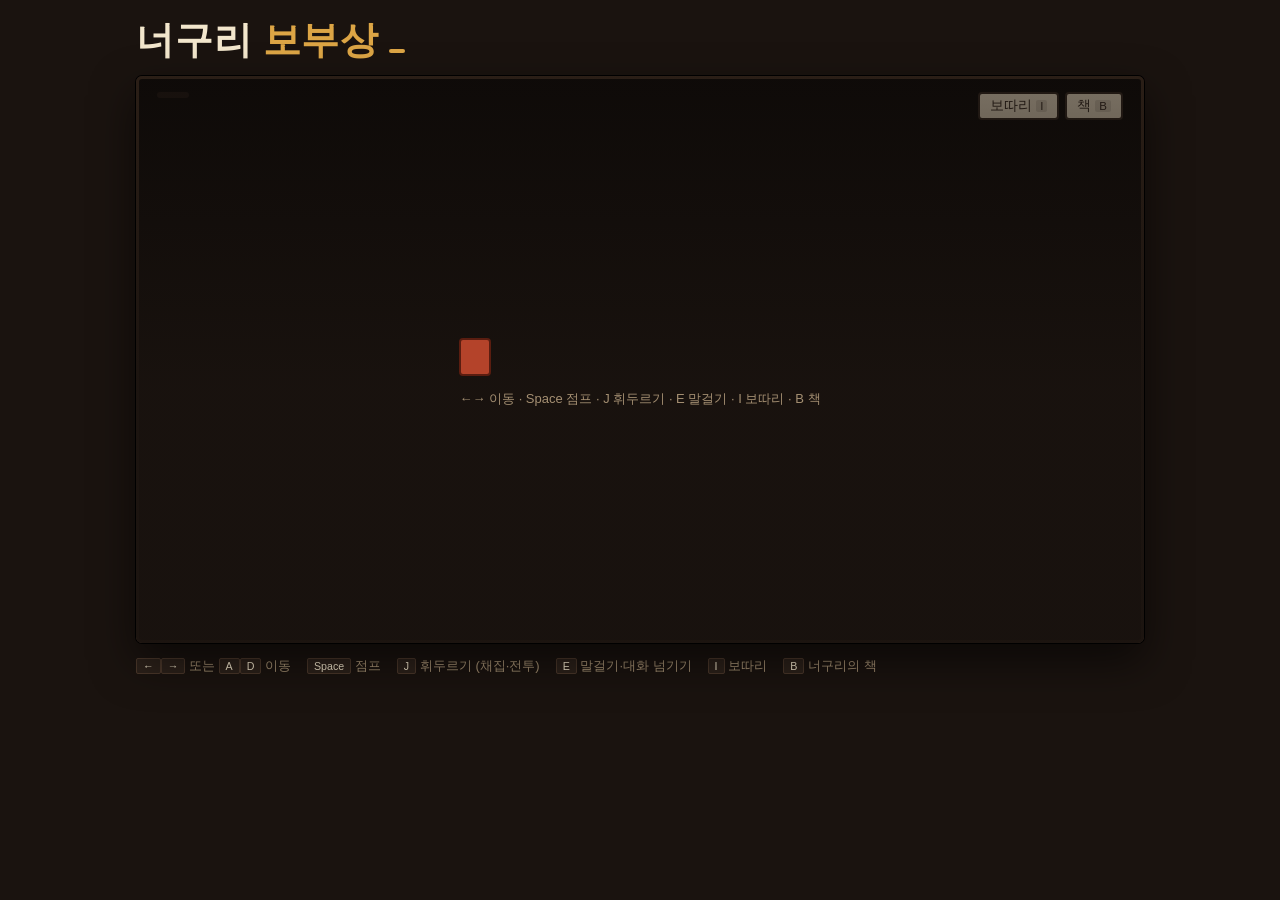
==== commit fe63b3f6: "PA-1 웹 체험판을 공통 엔진과 지역 파일로 나누기 - prototypes/galchamgol-web/index.html 한 파일을 prototypes/web/ 아래   css," ====
--- a/prototypes/galchamgol-web/index.html
+++ b/prototypes/galchamgol-web/index.html
@@ -2,1773 +2,13 @@
 <html lang="ko">
 <head>
 <meta charset="utf-8">
-<meta name="viewport" content="width=device-width, initial-scale=1, viewport-fit=cover">
-<style>[hidden]{display:none!important}</style>
+<meta name="viewport" content="width=device-width, initial-scale=1">
 <title>너구리 보부상</title>
-<meta name="claude:viewport-fit-sides" content="cover">
-<link rel="preconnect" href="https://fonts.googleapis.com">
-<link rel="preconnect" href="https://fonts.gstatic.com" crossorigin>
-<link rel="stylesheet" href="https://fonts.googleapis.com/css2?family=Gowun+Batang:wght@400;700&family=Gowun+Dodum&display=swap">
-<style>
-/* Layout: 게임 화면(셸) 하나가 주인공. 데스크톱은 액자 속 화면, 휴대폰 세로는 화면+게임패드, 휴대폰 가로는 화면 위에 반투명 버튼. 대화와 패널은 셸 전체를 덮는 한지 시트. 먹색 바탕 단일 테마. */
-:root{
-  --night:#1a130f;      /* 바깥 바탕 */
-  --night-2:#251a14;    /* 패드 바탕 */
-  --frame:#3e2c1f;      /* 액자 나무 */
-  --hanji:#f2e6cc;      /* 한지 */
-  --hanji-2:#e3d1ab;    /* 한지 그늘 */
-  --meok:#2a2019;       /* 먹 */
-  --dan:#b4432a;        /* 단청 붉은색 */
-  --gold:#dca545;       /* 봇짐 노랑 */
-  --leaf:#5f8a3a;       /* 칡잎 초록 */
-  --dim:#a48f72;        /* 흐린 글씨 */
-  --display:"Gowun Batang","Nanum Myeongjo","Batang",serif;
-  --ui:"Gowun Dodum","Apple SD Gothic Neo","Malgun Gothic",sans-serif;
-  color-scheme:dark;
-}
-*{box-sizing:border-box}
-body{background:var(--night);color:var(--hanji);font-family:var(--ui);margin:0;-webkit-tap-highlight-color:transparent}
-.app{max-width:1040px;margin:0 auto;padding-left:max(16px, env(safe-area-inset-left, 0px));padding-right:max(16px, env(safe-area-inset-right, 0px));padding-block:20px 28px;display:flex;flex-direction:column;gap:14px}
-
-.top{display:flex;align-items:center;justify-content:space-between;flex-wrap:wrap;gap:6px 16px}
-.brand{display:flex;align-items:baseline;gap:10px;flex-wrap:wrap;min-width:0}
-h1{font-family:var(--display);font-weight:700;font-size:clamp(24px,4.2vw,38px);letter-spacing:.02em;margin:0;line-height:1.1;text-wrap:balance}
-h1 span{color:var(--gold)}
-.tag{font-size:12px;letter-spacing:.08em;color:var(--meok);background:var(--gold);padding:2px 8px;border-radius:2px}
-.top p{margin:0;color:var(--dim);font-size:14px}
-
-/* 셸: 화면 + 패드 + 덮개들 */
-.shell{position:relative;user-select:none;-webkit-user-select:none;-webkit-touch-callout:none}
-.stage{position:relative;width:100%;max-width:100%;aspect-ratio:16/9;background:#000;border:3px solid var(--frame);border-radius:6px;overflow:hidden;box-shadow:0 0 0 1px #000,0 18px 44px rgba(0,0,0,.55)}
-#cv{display:block;width:100%;height:100%;image-rendering:pixelated;image-rendering:crisp-edges}
-
-/* HUD */
-.hud{position:absolute;top:2.4%;left:1.8%;right:1.8%;display:flex;justify-content:space-between;align-items:flex-start;gap:8px;pointer-events:none;font-size:clamp(10px,1.45vw,14px)}
-.hud-left{display:flex;flex-direction:column;gap:5px;min-width:0}
-.status{display:flex;align-items:center;gap:8px;background:rgba(26,19,15,.78);padding:3px 9px 3px 6px;border-radius:4px;width:max-content;max-width:100%}
-.hearts{display:flex;gap:1px;font-size:1.25em;line-height:1;color:#e0573a}
-.hearts .off{color:#4b3a2e}
-.tool{display:flex;align-items:center;gap:4px;color:var(--hanji);border-left:1px solid #4b3a2e;padding-left:8px;white-space:nowrap}
-.tool canvas{width:1.4em;height:1.4em;image-rendering:pixelated}
-.goal{background:rgba(242,230,204,.92);color:var(--meok);padding:3px 9px;border-radius:4px;border-left:3px solid var(--dan);max-width:min(52vw,420px);font-family:var(--display)}
-.goal b{font-family:var(--ui);font-weight:normal;color:var(--dan);font-size:.85em;margin-right:6px}
-.hud-btns{display:flex;gap:6px;pointer-events:auto}
-.chipbtn{font-family:var(--ui);font-size:clamp(11px,1.45vw,14px);background:var(--hanji);color:var(--meok);border:2px solid var(--meok);border-radius:4px;padding:3px 10px;cursor:pointer;touch-action:manipulation}
-.chipbtn:hover{background:#fff6e0}
-button:focus-visible{outline:2px solid var(--gold);outline-offset:2px}
-kbd{font-family:var(--ui);font-size:.82em;background:rgba(0,0,0,.12);border-radius:2px;padding:0 4px}
-
-.bossbar{position:absolute;top:3%;left:50%;transform:translateX(-50%);width:38%;text-align:center;font-family:var(--display);font-size:clamp(10px,1.4vw,14px);color:var(--hanji);text-shadow:0 1px 0 #000;pointer-events:none}
-.bossbar .track{height:7px;background:#2b1f17;border:1px solid #000;margin-top:3px;border-radius:1px;overflow:hidden}
-.bossbar .fill{height:100%;background:linear-gradient(90deg,#4f8a35,#7fb069);transition:width .15s}
-
-.prompt{position:absolute;transform:translate(-50%,-100%);background:var(--hanji);color:var(--meok);font-size:clamp(10px,1.35vw,13px);padding:3px 9px;border-radius:12px;border:1px solid var(--meok);white-space:nowrap;cursor:pointer;touch-action:manipulation;font-family:var(--ui)}
-.prompt::after{content:"";position:absolute;left:50%;bottom:-5px;transform:translateX(-50%);border:5px solid transparent;border-bottom:0;border-top-color:var(--meok)}
-.toast{position:absolute;top:22%;left:50%;transform:translateX(-50%);background:rgba(26,19,15,.9);color:var(--hanji);padding:6px 14px;border-radius:4px;font-size:clamp(11px,1.6vw,15px);border-left:3px solid var(--gold);max-width:84%;text-align:center;pointer-events:none}
-
-/* 대화 시트 */
-.dialog{position:absolute;left:2.5%;right:2.5%;bottom:3.5%;display:grid;grid-template-columns:auto minmax(0,1fr);gap:clamp(8px,1.6vw,16px);align-items:start;background:var(--hanji);color:var(--meok);border:2px solid var(--meok);border-radius:6px;padding:clamp(8px,1.6vw,16px);box-shadow:0 6px 0 rgba(0,0,0,.35);cursor:pointer;z-index:5}
-.face{width:clamp(48px,8vw,76px);aspect-ratio:1;background:var(--hanji-2);border:2px solid var(--meok);border-radius:4px;display:grid;place-items:end center;overflow:hidden}
-.face canvas{width:100%;height:auto;image-rendering:pixelated;display:block}
-.dbody{min-width:0;display:flex;flex-direction:column;gap:4px}
-.who{font-family:var(--ui);font-size:clamp(11px,1.4vw,14px);color:var(--dan);letter-spacing:.04em}
-.text{font-family:var(--display);font-size:clamp(13px,1.85vw,18px);line-height:1.6;max-width:62ch;min-height:2.4em}
-.choices{display:flex;flex-direction:column;gap:5px;margin-top:4px}
-.choices button{font-family:var(--display);font-size:clamp(13px,1.7vw,16px);text-align:left;background:#f8eed8;border:1px solid #cdb98f;border-radius:4px;padding:6px 12px;color:var(--meok);cursor:pointer;min-height:36px;touch-action:manipulation}
-.choices button:hover,.choices button:focus-visible{background:var(--hanji-2);border-color:var(--meok)}
-.next{align-self:flex-end;font-size:clamp(10px,1.2vw,12px);color:var(--dim)}
-
-/* 한지 패널 */
-.panel{position:absolute;inset:5%;background:var(--hanji);color:var(--meok);border:2px solid var(--meok);border-radius:6px;display:flex;flex-direction:column;overflow:hidden;font-size:clamp(12px,1.5vw,14px);z-index:6;box-shadow:0 10px 30px rgba(0,0,0,.45)}
-.panel-head{display:flex;align-items:center;justify-content:space-between;gap:8px;padding:10px 14px;border-bottom:1px solid var(--hanji-2)}
-.panel-head h2{font-family:var(--display);font-size:clamp(16px,2.2vw,21px);margin:0}
-.panel-body{flex:1;overflow:auto;padding:12px 14px;min-height:0;-webkit-overflow-scrolling:touch}
-.x{background:none;border:none;font-size:1.5em;cursor:pointer;color:var(--meok);line-height:1;min-width:40px;min-height:36px}
-.grip{display:none}
-
-.bag-grid{display:grid;grid-template-columns:repeat(6,minmax(0,1fr));gap:6px}
-.slot{position:relative;aspect-ratio:1;background:var(--hanji-2);border:1px solid #c7b48c;border-radius:4px;display:grid;place-items:center;cursor:pointer;padding:0;touch-action:manipulation}
-.slot canvas{width:66%;height:66%;image-rendering:pixelated}
-.slot .n{position:absolute;right:4px;bottom:2px;font-size:.9em;font-variant-numeric:tabular-nums}
-.slot.sel{outline:2px solid var(--dan);outline-offset:-1px;background:#f8eed8}
-.slot[disabled]{cursor:default;opacity:.45}
-.slot .dot{position:absolute;left:5px;top:5px;width:6px;height:6px;border-radius:50%}
-.sub{font-family:var(--display);font-size:1.05em;margin:14px 0 6px}
-.detail{margin-top:12px;border-top:1px dashed #c7b48c;padding-top:10px;display:flex;gap:12px;align-items:flex-start}
-.detail canvas{width:52px;height:52px;image-rendering:pixelated;flex:none;background:var(--hanji-2);border-radius:4px}
-.detail .info{min-width:0;display:flex;flex-direction:column;gap:6px;align-items:flex-start}
-.chip{display:inline-block;font-size:.78em;padding:0 6px;border-radius:2px;color:#fff;margin-left:6px;vertical-align:middle;font-weight:normal}
-.btn{font-family:var(--ui);font-size:clamp(13px,1.5vw,15px);background:var(--hanji);color:var(--meok);border:2px solid var(--meok);border-radius:4px;padding:6px 14px;cursor:pointer;min-height:38px;touch-action:manipulation}
-.btn:hover{background:#fff6e0}
-.btn.primary{background:var(--dan);color:#fff6e8;border-color:#5a1d10}
-.btn.primary:hover{background:#c9533a}
-.btn[disabled]{opacity:.45;cursor:not-allowed}
-.small{color:var(--dim);font-size:.9em}
-
-.tabs{display:flex;gap:2px;padding:0 10px;border-bottom:1px solid var(--hanji-2);overflow-x:auto}
-.tabs button{font-family:var(--display);font-size:clamp(13px,1.6vw,15px);background:none;border:none;border-bottom:3px solid transparent;padding:8px 10px;cursor:pointer;color:var(--dim);white-space:nowrap;touch-action:manipulation}
-.tabs button[aria-selected="true"]{color:var(--meok);border-bottom-color:var(--dan)}
-.entry{font-family:var(--display);line-height:1.65;padding:8px 0;border-bottom:1px dotted #cdb98f;max-width:65ch}
-.entry small{display:block;color:var(--dim);font-family:var(--ui)}
-.empty-note{color:var(--dim);font-family:var(--display);margin:6px 0}
-.dex{display:grid;grid-template-columns:repeat(auto-fill,minmax(150px,1fr));gap:10px}
-.dex-card{border:1px solid #cdb98f;border-radius:4px;padding:10px;display:flex;flex-direction:column;gap:5px;background:#f8eed8}
-.dex-card .pics{display:flex;gap:6px;align-items:flex-end}
-.dex-card canvas{width:64px;height:64px;image-rendering:pixelated}
-.dex-card .dad{opacity:.5}
-.dex-card .cap{font-size:.78em;color:var(--dim)}
-.dex-card.unknown{color:var(--dim);display:grid;place-items:center;min-height:120px;font-family:var(--display);background:transparent;border-style:dashed}
-.dex-card .memo{font-family:var(--display);color:var(--dan)}
-.ledger-wrap{overflow-x:auto}
-table.ledger{border-collapse:collapse;width:100%;min-width:420px}
-table.ledger th,table.ledger td{text-align:left;padding:6px 8px;border-bottom:1px dotted #cdb98f;vertical-align:top}
-table.ledger th{font-weight:normal;color:var(--dim);font-size:.85em}
-.state{font-size:.8em;padding:1px 6px;border-radius:2px;white-space:nowrap}
-.state.done{background:var(--leaf);color:#fff}
-.state.open{background:var(--gold);color:var(--meok)}
-.rels{display:flex;flex-wrap:wrap;gap:6px;margin-bottom:12px}
-.rel{background:var(--hanji-2);border-radius:4px;padding:3px 9px}
-.rel b{color:var(--dan);font-weight:normal}
-
-/* 요술 주머니 */
-.pouch-wrap{margin-top:16px;border-top:1px dashed #c7b48c;padding-top:12px;display:flex;flex-direction:column;gap:10px}
-.sub-row{display:flex;align-items:baseline;justify-content:space-between;gap:4px 10px;flex-wrap:wrap}
-.sub-row .sub{margin:0}
-.tooltabs{display:flex;gap:6px;flex-wrap:wrap}
-.tooltab{display:flex;align-items:center;gap:6px;padding:3px 12px 3px 6px;border:1px solid #c7b48c;border-radius:18px;background:var(--hanji-2);color:var(--meok);font-family:var(--ui);font-size:inherit;cursor:pointer;min-height:38px;touch-action:manipulation}
-.tooltab canvas{width:24px;height:24px;image-rendering:pixelated}
-.tooltab .q{font-size:.8em;color:var(--dim)}
-.tooltab[aria-pressed="true"]{background:var(--meok);color:var(--hanji);border-color:var(--meok)}
-.tooltab[aria-pressed="true"] .q{color:var(--gold)}
-.bench{display:flex;align-items:center;justify-content:center;gap:clamp(6px,2vw,16px);background:radial-gradient(ellipse at 50% 60%,#f8ecd2,#e9d6ae);border:1px solid #d5c094;border-radius:10px;padding:14px 8px}
-.ins{display:flex;gap:6px}
-.inslot,.outslot{width:clamp(40px,10vw,54px);aspect-ratio:1;border:2px dashed #b9a479;border-radius:8px;background:#fbf3e2;display:grid;place-items:center;padding:0;position:relative;color:var(--dim);font-size:11px}
-.inslot{cursor:pointer;touch-action:manipulation}
-.inslot.full{border-style:solid;border-color:var(--meok)}
-.inslot canvas,.outslot canvas{width:70%;height:70%;image-rendering:pixelated}
-.outslot{border-style:solid;border-color:var(--gold)}
-.outslot.ghost canvas{opacity:.35}
-.outslot.got{box-shadow:0 0 0 3px rgba(220,165,69,.45)}
-.arrow{color:#a8916a;font-size:16px}
-.pouch{position:relative;width:clamp(76px,19vw,104px);aspect-ratio:1;--glow:#f0b73a}
-.pouch .glow{position:absolute;inset:8%;border-radius:50%;background:radial-gradient(circle,var(--glow),transparent 68%);opacity:.22}
-.pouch::after{content:"";position:absolute;left:16%;right:16%;bottom:2%;height:9%;border-radius:50%;background:rgba(60,40,20,.22)}
-.pouch .relic{position:relative;z-index:2;display:block;width:76%;height:76%;margin:10% 12% 14%;image-rendering:pixelated;transform-origin:50% 90%}
-.pouch .spk{position:absolute;left:50%;top:40%;width:5px;height:5px;background:var(--glow);opacity:0;z-index:3}
-.pouch.has .glow{animation:glowPulse 1.6s ease-in-out infinite}
-.pouch.brew .glow{opacity:.95;transform:scale(1.3);transition:opacity .2s,transform .2s}
-.pouch.brew .relic{animation:wob .7s steps(8)}
-.pouch.brew .spk{animation:burst .75s ease-out .15s}
-.pouch.fizzle .relic{animation:shake .35s steps(4)}
-.inslot.sucked canvas{animation:suck .45s forwards}
-.inslot.pop canvas,.outslot.got canvas{animation:pop .35s}
-@keyframes glowPulse{0%,100%{opacity:.22;transform:scale(.92)}50%{opacity:.6;transform:scale(1.06)}}
-@keyframes wob{0%,100%{transform:rotate(0)}25%{transform:rotate(-9deg)}50%{transform:rotate(8deg)}75%{transform:rotate(-4deg)}}
-@keyframes burst{0%{opacity:1;transform:translate(-50%,0)}100%{opacity:0;transform:translate(calc(-50% + var(--dx)),var(--dy))}}
-@keyframes shake{0%,100%{transform:translateX(0)}25%{transform:translateX(-4px)}75%{transform:translateX(4px)}}
-@keyframes suck{to{transform:translateX(34px) scale(.2);opacity:0}}
-@keyframes pop{0%{transform:scale(.4)}70%{transform:scale(1.15)}100%{transform:scale(1)}}
-.bench-msg{font-family:var(--display);min-height:1.5em;text-align:center}
-.recipes{display:flex;flex-wrap:wrap;gap:6px 14px;justify-content:center;color:var(--dim);font-size:.9em}
-.recipe{display:flex;align-items:center;gap:4px}
-.recipe canvas{width:18px;height:18px;image-rendering:pixelated}
-.craft{width:100%;min-height:46px;font-size:16px}
-.weapon{display:flex;gap:10px;align-items:center;margin-top:16px;border-top:1px dashed #c7b48c;padding-top:10px}
-.weapon canvas{width:36px;height:36px;image-rendering:pixelated;flex:none}
-.weapon div{min-width:0}
-@media (prefers-reduced-motion:reduce){.pouch *,.inslot canvas,.outslot canvas{animation:none!important;transition:none!important}}
-
-/* 가보 카드 */
-.tooltab{border-color:#c99a3e;background:linear-gradient(#f7e9c8,#ead3a2)}
-.tooltab[aria-pressed="true"]{background:linear-gradient(#3a2219,#24150f);color:#f3d48a;border-color:#c99a3e}
-.heir{position:relative;overflow:hidden;display:grid;grid-template-columns:auto minmax(0,1fr);gap:12px;align-items:start;background:linear-gradient(135deg,#2e1b14,#3d241a 60%,#2a1711);color:var(--hanji);border:2px solid #c99a3e;border-radius:8px;padding:12px 14px;box-shadow:inset 0 0 0 1px rgba(243,212,138,.18)}
-.heir::before{content:"";position:absolute;inset:0;background:linear-gradient(115deg,transparent 32%,rgba(178,232,226,.16) 44%,rgba(236,196,255,.13) 51%,rgba(255,236,170,.10) 57%,transparent 68%);background-size:260% 100%;animation:najeon 5s linear infinite;pointer-events:none}
-.heir.sleep{filter:saturate(.75)}
-.heir .art{position:relative;width:clamp(54px,12vw,68px);aspect-ratio:1;background:radial-gradient(circle at 50% 45%,#5a3626,#1f120d);border:1px solid #c99a3e;border-radius:6px;display:grid;place-items:center}
-.heir .art canvas{width:80%;height:80%;image-rendering:pixelated}
-.heir.sleep .art canvas{opacity:.6}
-.heir .txt{min-width:0;display:flex;flex-direction:column;gap:3px;padding-right:34px}
-.heir .state{align-self:flex-start;font-size:.75em;padding:0 7px;border-radius:2px;background:#c99a3e;color:#2a1711;letter-spacing:.04em}
-.heir.sleep .state{background:transparent;color:#c9b08a;border:1px solid #6b5238}
-.heir .title{font-family:var(--display);font-weight:700;font-size:1.15em;color:#f3d48a;text-wrap:balance}
-.heir .gen{font-size:.8em;color:#c9b08a}
-.heir .story{font-family:var(--display);line-height:1.6;margin-top:2px}
-.heir .hint{font-size:.85em;color:#d9c39a;border-top:1px dashed #6b5238;padding-top:5px;margin-top:4px}
-.seal{position:absolute;right:12px;top:12px;width:30px;height:30px;display:grid;place-items:center;font-family:var(--display);font-weight:700;font-size:14px;line-height:1;border-radius:3px;transform:rotate(-8deg);background:#b4432a;color:#f7e9d0;box-shadow:0 0 0 2px #b4432a,0 0 0 3px #f7e9d0 inset}
-.heir.sleep .seal{background:transparent;color:#8d5a44;box-shadow:0 0 0 2px #8d5a44}
-@keyframes najeon{0%{background-position:130% 0}100%{background-position:-130% 0}}
-@media (prefers-reduced-motion:reduce){.heir::before{animation:none}}
-
-/* 전투: 한지 위 수묵화. 흑백 + 단청 붉은색 하나 */
-.battle{position:absolute;inset:0;z-index:15;background:#efe3c8;color:var(--meok);touch-action:none}
-#bcv{display:block;width:100%;height:100%}
-.b-top{position:absolute;top:2.5%;left:2.5%;right:2.5%;display:flex;justify-content:space-between;align-items:flex-start;gap:10px;pointer-events:none;font-size:clamp(10px,1.45vw,14px)}
-.b-name{font-family:var(--display);font-weight:700;font-size:1.4em;line-height:1.1}
-.b-parts{display:flex;flex-direction:column;gap:3px;margin-top:4px}
-.b-part{display:flex;align-items:center;gap:6px;white-space:nowrap}
-.b-part .pp{display:flex;gap:2px}
-.b-part .pp i{width:.72em;height:.72em;background:var(--meok);display:block}
-.b-part .pp i.off{background:transparent;box-shadow:inset 0 0 0 1px rgba(42,32,25,.45)}
-.b-part.broken .nm{text-decoration:line-through;opacity:.5}
-.b-part .tag{font-size:.82em;color:var(--dan)}
-.b-me{display:flex;flex-direction:column;align-items:flex-end;gap:5px}
-.b-me .hearts{color:var(--dan)}
-.b-me .hearts .off{color:rgba(42,32,25,.25)}
-.b-calm{display:flex;align-items:center;gap:6px}
-.b-calm .track{width:clamp(64px,13vw,140px);height:8px;border:1px solid var(--meok);background:rgba(255,255,255,.45)}
-.b-calm .fill{height:100%;width:0;background:#7fa36a;transition:width .25s}
-.b-btns{display:flex;gap:6px;pointer-events:auto}
-.bbtn{font-family:var(--ui);font-size:clamp(11px,1.4vw,13px);background:rgba(255,250,238,.7);color:var(--meok);border:1.5px solid var(--meok);border-radius:4px;padding:3px 9px;cursor:pointer;min-height:30px;touch-action:manipulation}
-.bbtn:hover{background:#fffaf0}
-.b-gift{position:absolute;left:50%;top:50%;transform:translate(-50%,-50%);width:min(92%,440px);max-height:86%;overflow:auto;background:var(--hanji);border:2px solid var(--meok);border-radius:6px;padding:10px 12px 12px;z-index:3;box-shadow:0 8px 24px rgba(0,0,0,.3)}
-.b-gift-head{display:flex;justify-content:space-between;align-items:center;font-family:var(--display);font-size:clamp(14px,1.8vw,17px);margin-bottom:6px}
-.b-gift-grid{display:grid;grid-template-columns:repeat(auto-fill,minmax(70px,1fr));gap:6px}
-.gift{display:flex;flex-direction:column;align-items:center;gap:2px;padding:6px 2px;background:var(--hanji-2);border:1px solid #c7b48c;border-radius:4px;cursor:pointer;font-family:var(--ui);font-size:12px;color:var(--meok);touch-action:manipulation}
-.gift canvas{width:30px;height:30px;image-rendering:pixelated}
-.gift:hover{background:#f8eed8;border-color:var(--meok)}
-.b-gift .small{display:block;margin-bottom:8px}
-.b-result{position:absolute;inset:0;background:rgba(239,227,200,.88);display:grid;place-items:center;z-index:4;padding:4%;overflow:auto}
-.b-card{max-width:440px;text-align:center;display:flex;flex-direction:column;gap:8px;align-items:center;font-family:var(--display)}
-.b-card .kicker{font-family:var(--ui);font-size:12px;letter-spacing:.14em;color:var(--dan)}
-.b-card h2{margin:0;font-size:clamp(18px,3vw,28px);text-wrap:balance}
-.b-card p{margin:0;line-height:1.6;font-size:clamp(13px,1.7vw,16px)}
-.b-loot{display:flex;flex-wrap:wrap;gap:10px;justify-content:center}
-.loot{display:flex;flex-direction:column;align-items:center;gap:2px;font-family:var(--ui);font-size:12px}
-.loot canvas{width:40px;height:40px;image-rendering:pixelated;background:var(--hanji-2);border-radius:4px}
-.ink{position:absolute;inset:0;z-index:20;background:#15110e;display:grid;place-items:center;pointer-events:none;clip-path:circle(0% at var(--ix,50%) var(--iy,62%))}
-.ink.on{animation:inkIn .6s ease-in forwards}
-.ink.off{clip-path:circle(150% at 50% 50%);animation:inkOut .45s ease-out forwards}
-.ink span{font-family:var(--display);font-weight:700;color:#c9503a;font-size:clamp(26px,6vw,60px);letter-spacing:.4em;padding-left:.4em;opacity:0}
-.ink.on span{animation:inkText .3s ease-out .35s forwards}
-@keyframes inkIn{from{clip-path:circle(0% at var(--ix,50%) var(--iy,62%))}to{clip-path:circle(150% at var(--ix,50%) var(--iy,62%))}}
-@keyframes inkOut{from{opacity:1}to{opacity:0}}
-@keyframes inkText{from{opacity:0;transform:scale(1.3)}to{opacity:1;transform:scale(1)}}
-@media (prefers-reduced-motion:reduce){.ink.on,.ink.on span{animation-duration:.01s}.b-calm .fill{transition:none}}
-
-/* 대장간 */
-.forge{position:absolute;left:12%;right:12%;top:18%;background:var(--hanji);color:var(--meok);border:2px solid var(--meok);border-radius:6px;padding:16px 18px;display:flex;flex-direction:column;gap:12px;font-size:clamp(12px,1.6vw,15px);z-index:6;box-shadow:0 10px 30px rgba(0,0,0,.45)}
-.forge h2{font-family:var(--display);margin:0;font-size:clamp(16px,2.2vw,21px)}
-.bar{position:relative;height:26px;background:linear-gradient(90deg,#3a2a20,#6b3a22 40%,#d0601e 50%,#6b3a22 60%,#3a2a20);border:2px solid var(--meok);border-radius:3px;touch-action:none}
-.zone{position:absolute;top:0;bottom:0;background:rgba(255,190,80,.55);border-left:2px solid #ffd27a;border-right:2px solid #ffd27a}
-.mark{position:absolute;top:-7px;bottom:-7px;width:5px;background:var(--hanji);border:1px solid var(--meok);transform:translateX(-50%)}
-.pips{display:flex;gap:6px}
-.pip{width:16px;height:16px;border:2px solid var(--meok);border-radius:50%}
-.pip.on{background:var(--dan)}
-.fhint{font-family:var(--display);min-height:1.5em}
-.strike{width:100%;min-height:52px;font-size:17px}
-.bar.soil{background:linear-gradient(90deg,#3e2615,#6b4423 25%,#8b5a2b 50%,#6b4423 75%,#3e2615)}
-.bar.soil .zone{background:rgba(243,212,138,.55);border-color:#f3d48a}
-.gather .fhint b{color:var(--dan);font-weight:normal}
-
-/* 시작·끝 */
-.cover{position:absolute;inset:0;background:linear-gradient(180deg,rgba(26,19,15,.55),rgba(26,19,15,.94) 55%);display:flex;align-items:center;justify-content:center;padding:5%;overflow:auto;z-index:8;border-radius:6px}
-.cover-card{max-width:600px;display:flex;flex-direction:column;gap:clamp(8px,1.4vw,14px);font-family:var(--display);color:var(--hanji)}
-.cover-card .kicker{font-family:var(--ui);font-size:12px;letter-spacing:.12em;color:var(--gold)}
-.cover-card h2{margin:0;font-size:clamp(22px,3.6vw,34px);text-wrap:balance}
-.cover-card p{margin:0;line-height:1.75;font-size:clamp(13px,1.75vw,16px)}
-.cover-card .meta{font-family:var(--ui);color:var(--dim);font-size:clamp(11px,1.4vw,13px)}
-.row{display:flex;gap:8px;flex-wrap:wrap}
-.stats{display:flex;gap:16px;flex-wrap:wrap;font-family:var(--ui);font-size:clamp(12px,1.5vw,14px)}
-.stats b{color:var(--gold);font-weight:normal;font-variant-numeric:tabular-nums}
-.how-touch{display:none}
-
-.keys{display:flex;flex-wrap:wrap;gap:6px 16px;color:var(--dim);font-size:13px}
-.keys kbd{background:#2c211a;color:var(--hanji);border:1px solid #4a372a;padding:1px 6px}
-
-/* 게임패드 (터치 기기) */
-.pad{display:none}
-.pbtn{font-family:var(--ui);color:var(--hanji);background:var(--night-2);border:2px solid #4a372a;border-radius:50%;width:64px;height:64px;font-size:22px;display:grid;place-items:center;touch-action:none;cursor:pointer;box-shadow:0 4px 0 #0d0907}
-.pbtn.on{transform:translateY(2px);box-shadow:0 2px 0 #0d0907;background:#3a2a1f}
-.pbtn.atk{width:76px;height:76px;background:var(--dan);border-color:#5a1d10;font-size:15px}
-.pbtn.jump{font-size:15px}
-.pbtn.talk{width:auto;height:44px;border-radius:22px;padding:0 16px;font-size:14px;opacity:.55}
-.pbtn.talk.ready{opacity:1;background:var(--gold);color:var(--meok);border-color:#7a5520}
-.pad-top{display:flex;gap:8px;align-items:stretch}
-.goal-m{flex:1;min-width:0;font-family:var(--display);font-size:14px;line-height:1.4;color:var(--hanji);background:var(--night-2);border-left:3px solid var(--dan);padding:8px 10px;border-radius:4px}
-.goal-m b{display:block;font-family:var(--ui);font-weight:normal;font-size:11px;color:var(--gold);letter-spacing:.06em}
-.pad-top .chipbtn{display:flex;align-items:center;font-size:14px;padding:0 12px;min-height:44px}
-.pad-main{flex:1;display:flex;justify-content:space-between;align-items:center;gap:10px;min-height:150px}
-.dpad{display:grid;grid-template-columns:auto auto;grid-template-areas:"left right";gap:12px}
-.dpad [data-k="left"]{grid-area:left}.dpad [data-k="right"]{grid-area:right}.dpad [data-k="up"]{grid-area:up}.dpad [data-k="down"]{grid-area:down}
-.pbtn.v{display:none}
-body.in-battle .dpad{grid-template-columns:repeat(3,auto);grid-template-areas:". up ." "left down right";gap:6px}
-body.in-battle .dpad .pbtn{width:54px;height:54px}
-body.in-battle .pbtn.v{display:grid}
-body.in-battle .pbtn.talk{visibility:hidden}
-body.in-battle .hud,body.in-battle .prompt{visibility:hidden}
-.acts{display:grid;grid-template-columns:auto auto;grid-template-areas:"talk talk" "jump atk";gap:12px;justify-items:center;align-items:center}
-.acts .talk{grid-area:talk;justify-self:end}
-.acts .jump{grid-area:jump}
-.acts .atk{grid-area:atk}
-
-/* 휴대폰 세로 */
-@media (pointer:coarse) and (orientation:portrait){
-  html,body{height:100%;overflow:hidden;overscroll-behavior:none}
-  .app{height:100%;padding-block:max(10px, env(safe-area-inset-top, 0px)) max(12px, env(safe-area-inset-bottom, 0px));gap:10px}
-  .top p{display:none}
-  h1{font-size:24px}
-  .shell{flex:1;min-height:0;display:flex;flex-direction:column}
-  .stage{flex:none;border-width:2px}
-  .hud-btns,.goal{display:none}
-  .pad{display:flex;flex-direction:column;gap:12px;flex:1;padding-top:12px;touch-action:none}
-  .keys{display:none}
-  .dialog{left:0;right:0;bottom:0;border-radius:12px 12px 0 0;padding:16px 16px max(16px, env(safe-area-inset-bottom, 0px));border-bottom:none;box-shadow:0 -8px 24px rgba(0,0,0,.4)}
-  .text{font-size:16px}
-  .choices button{font-size:15px;min-height:44px}
-  .panel{inset:auto 0 0 0;height:90%;border-radius:12px 12px 0 0;border-bottom:none}
-  .grip{display:block;width:40px;height:4px;border-radius:2px;background:#cdb98f;margin:8px auto 0}
-  .bag-grid{grid-template-columns:repeat(4,minmax(0,1fr))}
-  .forge{left:0;right:0;top:auto;bottom:0;border-radius:12px 12px 0 0;padding-bottom:max(18px, env(safe-area-inset-bottom, 0px))}
-  .cover{border-radius:0}
-  .how-touch{display:block}.how-keys{display:none}
-  body.in-battle .stage{aspect-ratio:1/1}
-  body.in-battle .bbtn#bGift,body.in-battle .bbtn#bHit{display:none}
-}
-/* 휴대폰 가로 */
-@media (pointer:coarse) and (orientation:landscape){
-  html,body{height:100%;overflow:hidden;overscroll-behavior:none}
-  .app{max-width:none;height:100%;padding-block:0;gap:0}
-  .top,.keys{display:none}
-  .shell{flex:1;min-height:0;display:flex;align-items:center;justify-content:center;height:100%}
-  .stage{width:min(100%, calc(100dvh * 16 / 9));border-width:2px;border-radius:4px}
-  .pad{display:block;position:absolute;left:0;right:0;bottom:max(10px, env(safe-area-inset-bottom, 0px));pointer-events:none;z-index:4}
-  .pad-top{display:none}
-  .pad-main{min-height:0;align-items:flex-end;padding:0 4px}
-  .pad-main>*{pointer-events:auto}
-  .pbtn{width:54px;height:54px;background:rgba(37,26,20,.62);border-color:rgba(242,230,204,.35);box-shadow:none}
-  .pbtn.atk{width:62px;height:62px;background:rgba(180,67,42,.82)}
-  .pbtn.talk{height:38px}
-  .pbtn.on{transform:none;background:rgba(80,58,44,.8)}
-  .dialog{left:12%;right:12%}
-  .panel{inset:4% 8%}
-  .forge{top:10%}
-  body.in-battle .bbtn#bGift,body.in-battle .bbtn#bHit{display:none}
-  body.in-battle .pad{z-index:16}
-  .how-touch{display:block}.how-keys{display:none}
-}
-@media (max-width:560px) and (pointer:fine){.bag-grid{grid-template-columns:repeat(4,minmax(0,1fr))}.forge{left:4%;right:4%;top:8%}}
-@media (prefers-reduced-motion:reduce){.bossbar .fill{transition:none}}
-</style>
+<meta http-equiv="refresh" content="0; url=../web/">
+<style>body{background:#1a130f;color:#f2e6cc;font-family:"Malgun Gothic",sans-serif;display:grid;place-items:center;min-height:100vh;margin:0;padding:0 16px}a{color:#dca545}</style>
 </head>
 <body>
-
-<div class="app">
-  <header class="top">
-    <div class="brand"><h1>너구리 <span>보부상</span></h1><span class="tag">갈참골 체험판</span></div>
-    <p>엄마의 약을 찾아 떠난 첫 마을</p>
-  </header>
-
-  <div class="shell" id="shell">
-    <div class="stage" id="stage">
-      <canvas id="cv" width="400" height="225" aria-label="갈참골 게임 화면"></canvas>
-      <div class="hud">
-        <div class="hud-left">
-          <div class="status"><div class="hearts" id="hearts"></div><div class="tool" id="toolLabel"></div></div>
-          <div class="goal" id="goal" hidden></div>
-        </div>
-        <div class="hud-btns">
-          <button class="chipbtn" id="btnBag" type="button">보따리 <kbd>I</kbd></button>
-          <button class="chipbtn" id="btnBook" type="button">책 <kbd>B</kbd></button>
-        </div>
-      </div>
-      <div class="bossbar" id="bossbar" hidden>엉킨 칡<div class="track"><div class="fill" id="bossfill"></div></div></div>
-      <div class="prompt" id="prompt" hidden></div>
-      <div class="toast" id="toast" hidden></div>
-      <div class="battle" id="battle" hidden>
-        <canvas id="bcv" aria-label="전투 화면"></canvas>
-        <div class="b-top">
-          <div class="b-enemy"><div class="b-name" id="bName"></div><div class="b-parts" id="bParts"></div></div>
-          <div class="b-me">
-            <div class="hearts" id="bHearts"></div>
-            <div class="b-calm"><span id="bCalmLabel">진정</span><div class="track"><div class="fill" id="bCalm"></div></div></div>
-            <div class="b-btns"><button class="bbtn" id="bHit" type="button">치기 <kbd>J</kbd></button><button class="bbtn" id="bGift" type="button">선물 <kbd>K</kbd></button><button class="bbtn" id="bFlee" type="button">물러나기</button></div>
-          </div>
-        </div>
-        <div class="b-gift" id="bGiftMenu" hidden>
-          <div class="b-gift-head"><span>무엇을 건넬까?</span><button class="x" id="bGiftClose" type="button" aria-label="닫기">×</button></div>
-          <span class="small" id="bGiftHint">좋아하는 걸 주면 마음이 누그러진다. 건넨 물건은 돌아오지 않는다.</span>
-          <div class="b-gift-grid" id="bGiftGrid"></div>
-        </div>
-        <div class="b-result" id="bResult" hidden>
-          <div class="b-card"><div class="kicker" id="bResKick"></div><h2 id="bResTitle"></h2><p id="bResText"></p><div class="b-loot" id="bLoot"></div><button class="btn primary" id="bResOk" type="button">계속</button></div>
-        </div>
-      </div>
-      <div class="ink" id="ink" hidden><span id="inkText">전투</span></div>
-    </div>
-
-    <div class="pad" id="pad" aria-label="터치 조작">
-      <div class="pad-top">
-        <div class="goal-m" id="goalM"><b>지금 할 일</b><span></span></div>
-        <button class="chipbtn" data-k="bag" type="button">보따리</button>
-        <button class="chipbtn" data-k="book" type="button">책</button>
-      </div>
-      <div class="pad-main">
-        <div class="dpad"><button class="pbtn v" data-k="up" type="button" aria-label="위">▲</button><button class="pbtn" data-k="left" type="button" aria-label="왼쪽">◀</button><button class="pbtn v" data-k="down" type="button" aria-label="아래">▼</button><button class="pbtn" data-k="right" type="button" aria-label="오른쪽">▶</button></div>
-        <div class="acts">
-          <button class="pbtn talk" data-k="talk" id="padTalk" type="button">말걸기</button>
-          <button class="pbtn jump" data-k="jump" type="button">점프</button>
-          <button class="pbtn atk" data-k="atk" type="button">휘두르기</button>
-        </div>
-      </div>
-    </div>
-
-    <div class="dialog" id="dlg" hidden>
-      <div class="face" id="dlgFace"></div>
-      <div class="dbody">
-        <div class="who" id="dlgWho"></div>
-        <div class="text" id="dlgText"></div>
-        <div class="choices" id="dlgChoices"></div>
-        <div class="next" id="dlgNext">눌러서 계속 · <kbd>E</kbd></div>
-      </div>
-    </div>
-
-    <div class="panel" id="bag" hidden>
-      <div class="grip"></div>
-      <div class="panel-head"><h2>보따리</h2><button class="x" id="bagClose" type="button" aria-label="닫기">×</button></div>
-      <div class="panel-body" id="bagBody"></div>
-    </div>
-
-    <div class="panel" id="book" hidden>
-      <div class="grip"></div>
-      <div class="panel-head"><h2>너구리의 책</h2><button class="x" id="bookClose" type="button" aria-label="닫기">×</button></div>
-      <div class="tabs" role="tablist" id="bookTabs">
-        <button role="tab" data-tab="diary" type="button">일기</button>
-        <button role="tab" data-tab="clues" type="button">아빠 단서</button>
-        <button role="tab" data-tab="dex" type="button">도감</button>
-        <button role="tab" data-tab="ledger" type="button">물품 장부</button>
-      </div>
-      <div class="panel-body" id="bookBody"></div>
-    </div>
-
-    <div class="forge" id="forge" hidden>
-      <h2>대장간 · 아빠의 낫 벼리기</h2>
-      <div class="bar" id="fbar"><div class="zone" id="fzone"></div><div class="mark" id="fmark"></div></div>
-      <div class="pips" id="fpips"></div>
-      <div class="fhint" id="fhint">쇠가 가장 빨갛게 달았을 때 내려친다. 세 번이면 된다.</div>
-      <button class="btn primary strike" id="fstrike" type="button">내려치기 <kbd>Space · J</kbd></button>
-    </div>
-
-    <div class="forge gather" id="gather" hidden>
-      <h2 id="gTitle">칡뿌리 캐기</h2>
-      <div class="bar soil" id="gbar"><div class="zone" id="gzone"></div><div class="mark" id="gmark"></div></div>
-      <div class="pips" id="gpips"></div>
-      <div class="fhint" id="ghint"></div>
-      <button class="btn primary strike" id="gstrike" type="button">캐기</button>
-    </div>
-
-    <div class="cover" id="titleScreen">
-      <div class="cover-card">
-        <div class="kicker">프롤로그</div>
-        <h2>갈참골로 가는 길</h2>
-        <p>엄마가 내 이름을 잊어 가고 있다. 처음엔 둔갑을 못 하게 되더니, 요즘은 말이 자꾸 끊긴다.</p>
-        <p>아빠는 소문 속 만병통치약을 찾아 떠났고, 석 달째 소식이 없다. 마지막 편지에는 이렇게 적혀 있었다. "갈참골을 지나 북쪽으로 간다."</p>
-        <p>나는 부엌의 살림 도구를 보따리에 싸고, 아빠의 보부상 모자를 썼다.</p>
-        <div class="row"><button class="btn primary" id="btnStart" type="button">갈참골로 떠나기</button></div>
-        <div class="meta how-keys">←→ 이동 · Space 점프 · J 휘두르기 · E 말걸기 · I 보따리 · B 책</div>
-        <div class="meta how-touch">아래 버튼으로 움직이고, 동물 근처에서 말걸기를 누르세요. 휴대폰을 가로로 돌리면 화면이 커집니다.</div>
-      </div>
-    </div>
-
-    <div class="cover" id="endScreen" hidden>
-      <div class="cover-card">
-        <div class="kicker">갈참골 체험판 완료</div>
-        <h2>북쪽 길이 열렸다</h2>
-        <p>두꺼비 할멈이 해머루로 달인 약을 까치 편에 집으로 보냈다. 엄마의 병을 고치지는 못해도, 조금은 늦출 수 있을 것이다.</p>
-        <p>아빠는 북쪽으로 갔다. 나도 간다.</p>
-        <div class="stats" id="endStats"></div>
-        <div class="row"><button class="btn" id="btnBookEnd" type="button">너구리의 책 보기</button><button class="btn primary" id="btnRestart" type="button">처음부터</button></div>
-      </div>
-    </div>
-  </div>
-
-  <div class="keys">
-    <span><kbd>←</kbd><kbd>→</kbd> 또는 <kbd>A</kbd><kbd>D</kbd> 이동</span>
-    <span><kbd>Space</kbd> 점프</span>
-    <span><kbd>J</kbd> 휘두르기 (채집·전투)</span>
-    <span><kbd>E</kbd> 말걸기·대화 넘기기</span>
-    <span><kbd>I</kbd> 보따리</span>
-    <span><kbd>B</kbd> 너구리의 책</span>
-  </div>
-</div>
-
-<script>
-(function(){
-'use strict';
-const W=400,H=225,GROUND=192,WORLD=2400;
-const cv=document.getElementById('cv');let ctx=cv.getContext('2d');ctx.imageSmoothingEnabled=false;
-const $=id=>document.getElementById(id);
-
-/* ---------- 데이터 ---------- */
-const ITEMS={
-  acorn:{n:'도토리',r:0,d:'참나무 열매. 떫어서 그냥은 못 먹고 가루로 빻아 쓴다.'},
-  powder:{n:'도토리 가루',r:1,d:'절구로 빻은 도토리. 갈참골에서 잘 팔린다.'},
-  root:{n:'칡뿌리',r:1,d:'땅속 깊이 뻗은 칡의 뿌리. 질기고 달다.'},
-  coal:{n:'숯',r:1,d:'참나무를 구워 만든 숯. 대장간 불의 밥.'},
-  ssari:{n:'싸리버섯',r:2,d:'싸리 빗자루처럼 가늘게 갈라진 버섯. 가을 참나무 숲에 난다.'},
-  kkoe:{n:'꾀꼬리버섯',r:2,d:'꾀꼬리 깃털처럼 노란 버섯. 은은한 살구 향이 난다.'},
-  meoru:{n:'해머루',r:3,d:'당산나무 꼭대기에만 열리는 머루. 해를 머금은 듯 알이 따뜻하다.'},
-  rice:{n:'주먹밥',r:0,d:'엄마가 싸 준 주먹밥. 먹으면 기운이 난다.'},
-  vine:{n:'칡 줄기',r:1,d:'엉킨 칡의 덩굴손에서 얻은 질긴 줄기. 끈이나 바구니를 엮기 좋다.'},
-  kflower:{n:'칡꽃',r:3,d:'엉킨 칡의 심에서 핀 보랏빛 꽃. 달큰한 향이 오래 남는다.'},
-};
-const TOOLS={
-  pick:{n:'곡괭이',d:'땅을 파서 뿌리와 버섯을 캔다. 싸울 때도 쓴다.'},
-  sickle:{n:'아빠의 낫',d:'무쇠가 벼려 준 아빠의 낫. 질긴 칡덩굴도 끊는다. 땅도 팔 수 있다.'},
-  jeolgu:{n:'엄마의 절구',d:'3대째 내려온 집안 가보. 도토리 3개를 빻아 도토리 가루 1개를 만든다.'},
-  maetdol:{n:'증조할아버지의 맷돌',d:'용도를 아직 모른다. 집 부엌에서 챙겨 왔다.'},
-  siru:{n:'잔칫날의 시루',d:'용도를 아직 모른다. 바닥에 구멍이 숭숭 나 있다.'},
-  yakyeon:{n:'아빠의 약연',d:'용도를 아직 모른다. 아빠가 무언가를 갈던 물건 같다.'},
-};
-const RAR=['흔함','보통','귀함','희귀','전설'];
-const RCOL=['#9c8f78','#5f8a3a','#3f84b5','#8e4fc2','#d29a12'];
-const DEX=['acorn','root','ssari','kkoe','meoru','kflower'];
-const CLUE_TOTAL=6;
-const PLATS=[{x:330,y:160,w:64},{x:690,y:150,w:72},{x:990,y:158,w:60},{x:1310,y:150,w:66}];
-const NPCS=[
-  {id:'dodam',name:'도담',x:300},
-  {id:'nal',name:'날쌘',x:820},
-  {id:'musoe',name:'무쇠',x:1110},
-  {id:'toad',name:'두꺼비 할멈',x:1430},
-];
-const TREE_X=2214;
-
-function newGame(){return{
-  started:false,ended:false,
-  px:70,py:GROUND,vx:0,vy:0,face:1,onGround:true,anim:0,
-  hp:5,maxhp:5,attackT:0,hurtT:0,cam:0,
-  inv:{rice:2},sickle:false,sharp:false,
-  acorns:[[210,GROUND],[362,160],[540,GROUND],[726,150],[880,GROUND],[1020,158],[1200,GROUND],[1343,150]].map(a=>({x:a[0],y:a[1],got:false})),
-  digs:[{x:470,item:'root',done:false},{x:950,item:'ssari',done:false},{x:1250,item:'root',done:false},{x:1540,item:'kkoe',done:false}],
-  barrier:{x:1660,hp:3,cut:false,shake:0},
-  mobs:[{x:1760,dir:-1,hp:2,dead:false,min:1700,max:1840,flash:0},{x:1860,dir:1,hp:2,dead:false,min:1800,max:1920,flash:0}],
-  boss:{x:2180,hp:12,max:12,state:'idle',t:0,active:false,dead:false,whip:null,sx:0,next:'',flash:0},
-  drop:null,
-  f:{dodamTalk:false,dodamDone:false,musoeMet:false,musoeDone:false,nalTalk:false,nalDone:false,toadMet:false,crafted:false,faints:0,musoeTested:false},
-  rel:{dodam:{t:'호감',v:0},musoe:{t:'의리',v:0},nal:{t:'경멸',v:0},toad:{t:'호감',v:0}},
-  clues:[],diary:[],dex:{},ledger:{},
-};}
-let G;
-
-/* ---------- 유틸 ---------- */
-const clamp=(v,a,b)=>Math.max(a,Math.min(b,v));
-function has(id,n){return (G.inv[id]||0)>=(n||1);}
-function addItem(id,n){
-  G.inv[id]=(G.inv[id]||0)+n;
-  if(DEX.includes(id)&&!G.dex[id]){G.dex[id]=true;toast('도감에 붓으로 그렸다 · '+ITEMS[id].n);}
-  else toast('+ '+ITEMS[id].n+(n>1?' ×'+n:''));
-  refreshHud();
-}
-function takeItem(id,n){G.inv[id]=(G.inv[id]||0)-n;if(G.inv[id]<=0)delete G.inv[id];refreshHud();}
-function diary(id,text){if(G.diary.some(d=>d.id===id))return;G.diary.push({id,text});}
-function clue(id,who,text){if(G.clues.some(c=>c.id===id))return;G.clues.push({id,who,text});setTimeout(()=>toast('아빠 단서를 찾았다 ('+G.clues.length+'/'+CLUE_TOTAL+')'),900);}
-function ledger(id,npc,want,give){if(!G.ledger[id])G.ledger[id]={npc,want,give,done:false};}
-function ledgerDone(id){if(G.ledger[id])G.ledger[id].done=true;}
-function rel(id,d){G.rel[id].v+=d;}
-
-let toastT=0;
-function toast(msg){const t=$('toast');t.textContent=msg;t.hidden=false;toastT=150;}
-
-/* ---------- 입력 ---------- */
-const keys={};const touch={left:false,right:false,up:false,down:false};
-let jumpQ=false,atkQ=false;
-const isLeft=()=>keys['arrowleft']||keys['a']||touch.left;
-const isRight=()=>keys['arrowright']||keys['d']||touch.right;
-const open=id=>!$(id).hidden;
-addEventListener('keydown',e=>{
-  const k=e.key.toLowerCase();
-  if([' ','arrowup','arrowdown','arrowleft','arrowright'].includes(k))e.preventDefault();
-  const first=!keys[k];keys[k]=true;
-  if(first)onPress(k);
-});
-addEventListener('keyup',e=>{keys[e.key.toLowerCase()]=false;});
-addEventListener('blur',()=>{for(const k in keys)keys[k]=false;touch.left=touch.right=false;});
-
-function onPress(k){
-  if(!G.started||G.ended)return;
-  if(B){
-    if(!$('bResult').hidden){if(k==='enter'||k==='e'||k===' ')$('bResOk').click();return;}
-    if(B.paused){if(k==='escape'||k==='k'||k==='c')closeGift();return;}
-    if(k==='j'||k==='x'||k===' '||k==='enter')bStrike();else if(k==='k'||k==='c')openGift();return;
-  }
-  if(inkOn)return;
-  if(open('forge')){if(k===' '||k==='j'||k==='enter'||k==='x')strike();return;}
-  if(open('gather')){if(k===' '||k==='j'||k==='enter'||k==='x')gStrike();return;}
-  if(open('dlg')){
-    if(['1','2','3','4'].includes(k)){const b=$('dlgChoices').children[+k-1];if(b)b.click();return;}
-    if(k==='e'||k==='enter'||k===' ')advance();return;
-  }
-  if(k==='escape'){closePanels();return;}
-  if(k==='i'){toggleBag();return;}
-  if(k==='b'){toggleBook();return;}
-  if(open('bag')||open('book'))return;
-  if(k===' '||k==='w'||k==='arrowup')jumpQ=true;
-  if(k==='j'||k==='x')atkQ=true;
-  if(k==='e'||k==='enter')tryTalk();
-}
-function padAction(k){
-  if(!G.started||G.ended)return;
-  if(B){if(!$('bResult').hidden){if(k==='atk')$('bResOk').click();return;}if(B.paused)return;if(k==='atk')bStrike();else if(k==='jump')openGift();return;}
-  if(inkOn)return;
-  if(k==='bag'){if(!open('dlg')&&!open('forge')&&!open('gather'))toggleBag();return;}
-  if(k==='book'){if(!open('dlg')&&!open('forge'))toggleBook();return;}
-  if(open('forge')){if(k==='atk'||k==='jump')strike();return;}
-  if(open('gather')){if(k==='atk'||k==='jump')gStrike();return;}
-  if(open('dlg')){advance();return;}
-  if(open('bag')||open('book'))return;
-  if(k==='jump')jumpQ=true;else if(k==='atk')atkQ=true;else if(k==='talk')tryTalk();
-}
-document.querySelectorAll('#pad [data-k]').forEach(b=>{
-  const k=b.dataset.k;
-  b.addEventListener('pointerdown',e=>{e.preventDefault();b.classList.add('on');
-    try{b.setPointerCapture(e.pointerId);}catch(_){}
-    if(k==='left')touch.left=true;else if(k==='right')touch.right=true;else if(k==='up')touch.up=true;else if(k==='down')touch.down=true;else padAction(k);});
-  const up=()=>{b.classList.remove('on');if(k==='left')touch.left=false;if(k==='right')touch.right=false;if(k==='up')touch.up=false;if(k==='down')touch.down=false;};
-  b.addEventListener('pointerup',up);b.addEventListener('pointercancel',up);b.addEventListener('lostpointercapture',up);
-  b.addEventListener('contextmenu',e=>e.preventDefault());
-});
-$('prompt').addEventListener('click',()=>{if(open('dlg'))return;if(nearNpc())tryTalk();else atkQ=true;});
-
-/* ---------- 대화 ---------- */
-let dlgQ=[],dlgEnd=null;
-function talk(lines,onEnd){dlgQ=lines.slice();dlgEnd=onEnd||null;showLine();}
-function showLine(){
-  const L=dlgQ.shift();
-  if(!L){$('dlg').hidden=true;const f=dlgEnd;dlgEnd=null;if(f)f();return;}
-  $('dlg').hidden=false;$('dlgWho').textContent=L[0];$('dlgText').textContent=L[1];
-  const face=$('dlgFace');face.innerHTML='';face.appendChild(portrait(L[0]));
-  const ch=$('dlgChoices');ch.innerHTML='';
-  if(L[2]){
-    $('dlgNext').hidden=true;
-    L[2].forEach((c,i)=>{const b=document.createElement('button');b.type='button';b.textContent=c.t;
-      b.onclick=e=>{e.stopPropagation();$('dlg').hidden=true;dlgQ=[];dlgEnd=null;if(c.go)c.go();};ch.appendChild(b);});
-    setTimeout(()=>{const f=ch.querySelector('button');if(f&&matchMedia('(pointer:fine)').matches)f.focus();},0);
-  }else $('dlgNext').hidden=false;
-}
-function advance(){if($('dlgChoices').children.length)return;showLine();}
-$('dlg').addEventListener('click',e=>{if(e.target.tagName!=='BUTTON')advance();});
-
-function nearNpc(){let best=null,bd=30;for(const n of NPCS){const d=Math.abs(n.x-G.px);if(d<bd){bd=d;best=n;}}return best;}
-function tryTalk(){const n=nearNpc();if(!n)return;({dodam:talkDodam,nal:talkNal,musoe:talkMusoe,toad:talkToad})[n.id]();}
-
-/* 도담 */
-function talkDodam(){
-  const F=G.f;
-  if(!F.dodamTalk){F.dodamTalk=true;
-    talk([['도담','어, 처음 보는 너구리네! 그 모자… 어디서 봤더라?'],
-      ['도담','뭐 찾는 거 있어?',[{t:'해머루를 찾고 있어',go:dodamFruit},{t:'우리 아빠 못 봤어? 보부상 너구리야',go:()=>dodamDad(dodamFruit)}]]]);
-  }else if(!F.dodamDone){
-    if(has('powder'))dodamTrade();
-    else talk([['도담','도토리 가루 하나 가져오면 해머루가 어딨는지 알려 줄게! 도토리 세 알이면 절구로 빻을 수 있잖아?']]);
-  }else talk([['도담','당산나무는 마을 맨 끝이야. 칡덩굴 조심하고!']]);
-}
-function dodamDad(next){
-  clue('d1','도담','몇 달 전 보부상 너구리가 갈참골에서 도토리 가루를 바꿔 갔다. 북쪽으로 간다고 했다.');
-  rel('dodam',1);
-  talk([['도담','아! 그 모자, 보부상 아저씨 거랑 똑같다!'],['도담','몇 달 전에 여기서 도토리 가루를 잔뜩 바꿔 갔어. 북쪽으로 간다던데? 엄청 급해 보였어.']],next);
-}
-function dodamFruit(){
-  ledger('dodam','도담','도토리 가루 1','해머루가 있는 곳');
-  talk([['도담','해머루? 알지, 알지~'],['도담','근데 공짜로는 안 알려 줘. 도토리 가루 하나 가져와! 도토리는 숲에 굴러다니니까 보따리 속 절구로 빻으면 돼.']],()=>{if(has('powder'))dodamTrade();});
-}
-function dodamTrade(){
-  talk([['도담','오, 도토리 가루! 거래하는 거지?',[{t:'도토리 가루 1개를 건넨다',go:()=>{
-    takeItem('powder',1);G.f.dodamDone=true;ledgerDone('dodam');rel('dodam',1);
-    diary('dodam','해머루는 당산나무 꼭대기에 있다. 요즘 칡덩굴이 나무를 꽁꽁 감았다고 한다.');
-    talk([['도담','고마워! 해머루는 마을 끝 당산나무 꼭대기에 열려.'],['도담','근데 요즘 칡덩굴이 나무를 꽁꽁 감아서 아무도 못 올라가. 곡괭이로는 안 끊길걸?'],['도담','대장간 무쇠 아저씨한테 가 봐. 날 선 연장은 거기밖에 없어.']],()=>{if(!G.clues.some(c=>c.id==='d1'))dodamDad();});
-  }},{t:'아직은 안 줄래',go:null}]]]);
-}
-
-/* 날쌘 */
-function talkNal(){
-  if(!G.f.nalTalk){G.f.nalTalk=true;ledger('nal','날쌘','도토리 가루 1 + 칡뿌리 1','숯');
-    talk([['날쌘','어이, 꼬마 보부상! 나도 보부상이야. 이 동네 숯은 다 내 지게에 있지.'],['날쌘','거래할 거 있으면 꺼내 봐. 아무거나 안 받는다고.']],nalMenu);}
-  else nalMenu();
-}
-function nalMenu(){
-  const c=[];
-  if(!G.f.nalDone)c.push({t:'숯이랑 바꾸자 (도토리 가루 + 칡뿌리)',go:nalTrade});
-  c.push({t:'아빠 짐의 약연을 내민다',go:nalYakyeon});
-  if(!G.f.nalDone&&G.rel.nal.v===0)c.push({t:'허세 부리기: "이런 촌구석 숯이 다 거기서 거기지"',go:nalBluff});
-  c.push({t:'그만두기',go:null});
-  talk([['날쌘',G.f.nalDone?'또 뭐? 장사 끝났으면 길 비켜.':'뭘 내놓을 건데?',c]]);
-}
-function nalTrade(){
-  if(!(has('powder')&&has('root'))){talk([['날쌘','빈손으로 흥정하는 건 보부상 실례야. 도토리 가루 하나, 칡뿌리 하나. 그럼 숯 줄게.'],['날쌘','칡뿌리? 반짝이는 흙더미를 곡괭이로 파 봐. 보부상이 그것도 몰라?']]);return;}
-  takeItem('powder',1);takeItem('root',1);G.f.nalDone=true;ledgerDone('nal');
-  const extra=G.rel.nal.v>0;
-  addItem('coal',extra?2:1);
-  talk(extra?[['날쌘','자, 진짜 숯이다. 덤으로 하나 더.'],['날쌘','다신 촌구석이라고 하지 마라. 알았지?']]:[['날쌘','거래 성립. 숯 하나.'],['날쌘','무쇠 영감한테 가져가려고? 그 영감 까다로워.']]);
-}
-function nalYakyeon(){
-  clue('n1','날쌘','날쌘은 약연을 보더니 "네 아빠 거잖아"라며 받지 않았다. 떠돌이 보부상들도 아빠를 안다.');
-  talk([['날쌘','…야, 이거 네 아빠 거잖아.'],['날쌘','보부상이 남의 집 가업 물건 받으면 그날로 장사 끝이야. 도로 넣어 둬.'],['날쌘','네 아빠는… 아니다. 갈 길이나 가.']]);
-}
-function nalBluff(){
-  rel('nal',1);
-  talk([['너구리','흥, 이런 촌구석 숯이 다 거기서 거기지.'],['날쌘','하! 촌구석?'],['날쌘','…재밌는 꼬마네. 좋아, 거래하면 진짜 숯이 뭔지 보여 주지.']],nalMenu);
-}
-
-/* 무쇠 */
-function talkMusoe(){
-  const F=G.f;
-  if(!F.musoeMet){F.musoeMet=true;
-    talk([['무쇠','…뭘 봐. 대장간은 놀이터가 아니다.'],['무쇠','…잠깐. 그 모자.'],['무쇠','네 녀석, 그 떠돌이 너구리 아들이냐.',[{t:'우리 아빠를 알아요?',go:musoe2}]]]);
-  }else if(!F.musoeTested&&!F.musoeDone){
-    talk([['무쇠','숨은 골랐냐? 낫을 쥘 자격, 다시 보여 봐라.',[{t:'다시 덤빈다',go:battleMusoe},{t:'조금 이따가요',go:null}]]]);
-  }else if(!F.musoeDone){
-    if(has('coal'))talk([['무쇠','숯이군. 좋다, 불 올린다.'],['무쇠','빨갛게 달았을 때 내려쳐라. 박자 놓치면 쇠가 운다.']],openForge);
-    else talk([['무쇠','숯. 숯이 없으면 쇠도 없다.'],['무쇠','물레방아 쪽 날쌘이 녀석이 숯을 쟁여 놨을 거다.']]);
-  }else talk([['무쇠','낫은 손에 익었냐. 네 아빠는 그 낫으로 덩굴을 잘도 쳐냈지.']]);
-}
-function musoe2(){
-  clue('m1','무쇠','아빠는 무쇠에게 낫을 맡기고, 찾으러 오지 않았다.');
-  diary('musoe','대장장이 무쇠 아저씨가 아빠의 모자를 알아봤다. 아빠가 맡겨 둔 낫이 있다고 한다. 그런데 갑자기 덤벼들었다.');
-  talk([['무쇠','안다. 녀석이 낫을 맡기고 갔다. 금방 찾으러 온다더니 소식이 없어.'],['무쇠','주인 아니면 안 내준다. …아들이라고?'],['무쇠','말로는 누가 못 해. 그 낫을 쥘 자격이 있는지 몸으로 보여 봐라!']],battleMusoe);
-}
-function battleMusoe(){
-  inkTransition('전투',(1110-G.cam)/W*100,()=>startBattle('musoe',(res,info)=>{
-    if(res==='lose'||res==='flee'){talk([['무쇠','허, 아직 멀었다. 숨 고르고 다시 덤벼라.']]);return;}
-    const perfect=res==='win'&&info.hits===0;
-    G.f.musoeTested=true;rel('musoe',(res==='calm'||perfect)?2:1);ledger('musoe','무쇠','숯 1','아빠가 맡긴 낫');
-    diary('test',res==='calm'?'무쇠 아저씨에게 먹을 것을 건네 마음을 풀었다. 아빠도 이렇게 했을까.':'무쇠 아저씨가 꿀밤으로 연장부터 빼앗고 덤볐다. 끝까지 피해서 시험을 통과했다.');
-    talk([['무쇠',res==='calm'?'…됐다. 배고픈 놈 앞에서 고집 부려 뭐 하겠냐.':perfect?'허허, 한 대도 안 맞다니. 그 녀석 아들 맞구나.':'허허, 끝까지 버티는 건 제 아비를 닮았구나.'],['무쇠','연장은 도로 가져가라. 어른 앞에선 내려놓는 거다.'],['무쇠','의리는 의리다. 낫을 내주마.'],['무쇠','근데 녹이 슬었다. 벼리려면 숯이 있어야 하는데, 마침 떨어졌다. 숯 가져와.']],()=>{if(has('coal'))talkMusoe();});
-  }));
-}
-function startKudzu(){
-  G.px=1950;
-  inkTransition('전투',(G.boss.x-G.cam)/W*100,()=>startBattle('kudzu',res=>{
-    if(res==='win'||res==='calm'){
-      if(res==='calm')diary('calm','엉킨 칡을 부수지 않고 달랬다. 칡이 놓아준 자리에 보랏빛 꽃이 피어 있었다.');
-      bossDie();
-    }else{
-      G.px=1900;G.f.faints+=res==='lose'?1:0;
-      diary('hint','엉킨 칡은 부위마다 공격이 다르다. 덩굴손이나 뿌리를 먼저 꺾어야 심이 드러난다. 버섯 향을 좋아하는 것 같다.');
-      toast('일기에 공략을 적어 두었다. 준비되면 다시 다가가자');
-    }
-  }));
-}
-
-/* 대장간 */
-const forge={pos:0,dir:1,hits:0,miss:0,zone:[42,58],cool:0};
-function openForge(){Object.assign(forge,{pos:0,dir:1,hits:0,miss:0,zone:[42,58],cool:0});$('forge').hidden=false;$('fhint').textContent='쇠가 가장 빨갛게 달았을 때 내려친다. 세 번이면 된다.';drawForge();}
-function drawForge(){
-  $('fzone').style.left=forge.zone[0]+'%';$('fzone').style.width=(forge.zone[1]-forge.zone[0])+'%';
-  $('fmark').style.left=forge.pos+'%';
-  $('fpips').innerHTML=[0,1,2].map(i=>'<span class="pip'+(i<forge.hits?' on':'')+'"></span>').join('');
-}
-function forgeStep(){
-  forge.pos+=forge.dir*(1.3+forge.hits*0.35);
-  if(forge.pos>=100){forge.pos=100;forge.dir=-1;}if(forge.pos<=0){forge.pos=0;forge.dir=1;}
-  if(forge.cool>0)forge.cool--;
-  drawForge();
-}
-function strike(){
-  if(forge.cool>0||forge.hits>=3)return;forge.cool=14;
-  if(forge.pos>=forge.zone[0]&&forge.pos<=forge.zone[1]){
-    forge.hits++;$('fhint').textContent=['쾅! 불꽃이 튄다.','쾅! 날이 서기 시작한다.','쾅!'][forge.hits-1];
-    if(forge.hits>=3){drawForge();setTimeout(finishForge,380);}
-  }else{
-    forge.miss++;
-    if(forge.miss>=2){forge.zone=[32,68];$('fhint').textContent='무쇠: "급하다. 가운데, 제일 빨갈 때다." (판정이 넓어졌다)';}
-    else $('fhint').textContent='팅… 박자가 어긋났다. 가운데 빛나는 곳을 노리자.';
-  }
-  drawForge();
-}
-$('fstrike').addEventListener('pointerdown',e=>{e.preventDefault();strike();});
-$('fstrike').addEventListener('keydown',e=>{if(e.key==='Enter'){e.preventDefault();}});
-$('fbar').addEventListener('pointerdown',e=>{e.preventDefault();strike();});
-function finishForge(){
-  $('forge').hidden=true;
-  takeItem('coal',1);
-  let sharp=false;if(has('coal')){takeItem('coal',1);sharp=true;}
-  G.sickle=true;G.sharp=sharp;G.f.musoeDone=true;ledgerDone('musoe');rel('musoe',1);
-  diary('sickle','아빠의 낫을 받았다. 손잡이에 아빠 손때가 묻어 있다.');
-  clue('m2','무쇠','아빠는 대장간에서 사흘을 묵으며 밤마다 낡은 장부만 들여다봤다.');
-  toast('아빠의 낫을 얻었다!'+(sharp?' 날이 더 날카롭다':''));
-  refreshHud();
-  talk([['무쇠','됐다. 네 아빠 낫이다.'+(sharp?' 숯이 넉넉해서 날을 더 세웠다.':'')],['무쇠','…녀석은 여기서 사흘을 묵었다. 밤마다 낡은 장부만 들여다보더군. 뭘 찾는지는 끝내 말 안 했다.'],['무쇠','덩굴은 그걸로 끊어라. 당산나무 앞 칡은 성질이 고약하니 조심하고.']]);
-}
-
-
-/* 채집: 가벼운 타이밍 */
-const GATHER={
-  root:{title:'칡뿌리 캐기',hits:3,zw:18,speed:1.5,hint:'밝은 곳이 흙이 무른 자리다. 세 번 파서 뿌리를 드러내자. 엉뚱한 데를 파면 뿌리가 다친다.',ok:['슥, 흙이 걷힌다.','뿌리 윗부분이 보인다!'],miss:'뿌리를 살짝 찍었다…'},
-  ssari:{title:'싸리버섯 따기',hits:1,zw:14,speed:2.2,hint:'버섯 밑동을 단번에 꺾어야 상하지 않는다.',ok:[],miss:'갓이 조금 부서졌다…'},
-  kkoe:{title:'꾀꼬리버섯 따기',hits:1,zw:14,speed:2.4,hint:'노란 갓이 다치지 않게, 밑동을 단번에.',ok:[],miss:'갓 끝이 찢어졌다…'},
-};
-const gat={d:null,cfg:null,pos:0,dir:1,hits:0,miss:0,zone:[40,58],cool:0};
-function openGather(d){
-  const cfg=GATHER[d.item];d.busy=true;
-  Object.assign(gat,{d,cfg,pos:0,dir:1,hits:0,miss:0,cool:0});setZone();
-  $('gTitle').textContent=cfg.title;$('ghint').textContent=cfg.hint;$('gstrike').textContent=(cfg.hits>1?'파기':'꺾기')+(TOUCH?'':' (Space · J)');
-  $('gather').hidden=false;drawGather();
-}
-function setZone(){const w=gat.cfg.zw+(gat.miss>=2?12:0);const a=10+Math.random()*(80-w);gat.zone=[a,a+w];}
-function drawGather(){
-  $('gzone').style.left=gat.zone[0]+'%';$('gzone').style.width=(gat.zone[1]-gat.zone[0])+'%';$('gmark').style.left=gat.pos+'%';
-  $('gpips').innerHTML=Array.from({length:gat.cfg.hits},(_,i)=>'<span class="pip'+(i<gat.hits?' on':'')+'"></span>').join('');
-}
-function gatherStep(){
-  gat.pos+=gat.dir*(gat.cfg.speed+gat.hits*0.3);
-  if(gat.pos>=100){gat.pos=100;gat.dir=-1;}if(gat.pos<=0){gat.pos=0;gat.dir=1;}
-  if(gat.cool>0)gat.cool--;drawGather();
-}
-function gStrike(){
-  if(gat.cool>0||!gat.cfg||gat.hits>=gat.cfg.hits)return;gat.cool=12;
-  if(gat.pos>=gat.zone[0]&&gat.pos<=gat.zone[1]){
-    gat.hits++;
-    if(gat.hits>=gat.cfg.hits){drawGather();setTimeout(finishGather,300);return;}
-    $('ghint').textContent=gat.cfg.ok[gat.hits-1]||'좋아!';setZone();
-  }else{
-    gat.miss++;
-    $('ghint').innerHTML='<b>'+gat.cfg.miss+'</b>'+(gat.miss===2?' (무른 자리가 넓어졌다)':'');
-    if(gat.miss===2)setZone();
-  }
-  drawGather();
-}
-function finishGather(){
-  const d=gat.d,id=d.item;$('gather').hidden=true;d.done=true;d.busy=false;
-  const perfect=gat.miss===0;spark(d.x,GROUND-4);
-  addItem(id,perfect?2:1);
-  if(perfect)setTimeout(()=>toast('흠집 하나 없이 캐냈다! '+ITEMS[id].n+' ×2'),700);
-  diary('gather','흙을 살살 달래 가며 뿌리를 캤다. 서두르면 뿌리가 다친다고 엄마가 그랬다.');
-  gat.cfg=null;
-}
-$('gstrike').addEventListener('pointerdown',e=>{e.preventDefault();gStrike();});
-$('gbar').addEventListener('pointerdown',e=>{e.preventDefault();gStrike();});
-
-/* 두꺼비 할멈 */
-function talkToad(){
-  if(has('meoru')){
-    talk([['두꺼비 할멈','해머루로구나. …잘 익었다.'],['두꺼비 할멈','이걸로 약을 달이면 네 엄마의 병을 조금 늦출 수 있을 게다. 까치 편에 보내마.'],['두꺼비 할멈','허나 늦출 뿐이다. 고치려면 결국 그 열매가 있어야 해.'],['두꺼비 할멈','덩굴이 걷혔으니 북쪽 길도 열렸겠지. 네 아빠가 간 길이다.']],()=>{
-      takeItem('meoru',1);ledgerDone('toad');rel('toad',1);
-      diary('end','할멈이 엄마에게 약을 보내 주었다. 북쪽 길이 열렸다. 아빠, 기다려요.');
-      endGame();
-    });
-    return;
-  }
-  if(!G.f.toadMet){G.f.toadMet=true;rel('toad',1);
-    ledger('toad','두꺼비 할멈','해머루 1','엄마의 병을 늦추는 약');
-    clue('t1','두꺼비 할멈','아빠도 할멈에게 전설의 열매를 묻고 북쪽으로 갔다.');
-    diary('toad','두꺼비 할멈은 엄마의 병을 고칠 수는 없지만 늦출 수는 있다고 했다. 해머루가 필요하다.');
-    talk([['두꺼비 할멈','어서 오너라, 작은 보부상. 네 엄마 얘기는 바람결에 들었다. 말을 잃어 간다지.'],
-      ['두꺼비 할멈','그건… 병이라기보다는…'],['두꺼비 할멈','…아니다. 내가 늙어서 헛말이 나오는구나.'],
-      ['두꺼비 할멈','고치는 건 내 손으론 안 된다. 다만 늦출 수는 있지. 당산나무 꼭대기의 해머루를 가져오렴.'],
-      ['두꺼비 할멈','전설의 열매? 세상은 부를 준다고들 하더라만, 나는 잃어버린 걸 돌려준다고 들었다.'],
-      ['두꺼비 할멈','네 아빠도 꼭 같은 걸 묻고 북쪽으로 갔지.'],
-      ['두꺼비 할멈','…그 보따리 속 약연. 그건 아직 네가 쓸 때가 아니구나.']]);
-  }else talk([['두꺼비 할멈','해머루를 가져오렴. 당산나무 꼭대기란다.']]);
-}
-
-/* ---------- 지금 할 일 ---------- */
-function goal(){
-  const F=G.f;
-  if(!G.started)return '';
-  if(G.ended)return '갈참골 체험판 완료';
-  if(!F.dodamTalk)return '마을 어귀의 다람쥐 도담에게 말 걸기';
-  const ac=G.inv.acorn||0;
-  const powderStep=()=>has('powder')?null:(ac<3?'도토리 줍기 ('+ac+'/3)':'보따리를 열고 엄마의 절구에 도토리 3개 넣어 빻기');
-  if(!F.dodamDone)return powderStep()||'도담에게 도토리 가루 건네기';
-  if(!F.musoeMet)return '물레방아 너머 대장간의 무쇠 찾아가기';
-  if(!F.musoeTested&&!F.musoeDone)return '무쇠의 시험 통과하기 (다시 말 걸기)';
-  if(!F.musoeDone){
-    if(has('coal'))return '무쇠에게 숯 가져가기';
-    if(!F.nalTalk)return '물레방아 옆 족제비 날쌘에게 숯 구하기';
-    const p=powderStep();if(p)return p;
-    if(!has('root'))return '반짝이는 흙더미를 휘둘러 칡뿌리 캐기';
-    return '날쌘에게 도토리 가루와 칡뿌리 건네기';
-  }
-  if(!G.barrier.cut)return '마을 끝 칡덩굴을 낫으로 끊기';
-  if(!G.boss.dead)return '당산나무의 엉킨 칡과 맞서기 (부수거나 달래기)';
-  if(G.drop)return '떨어진 해머루 줍기';
-  return '두꺼비 할멈에게 해머루 가져가기';
-}
-let lastGoal='';
-function refreshGoal(){
-  const g=goal();if(g===lastGoal)return;lastGoal=g;
-  const el=$('goal');el.hidden=!g;el.innerHTML='<b>할 일</b>';el.appendChild(document.createTextNode(g));
-  $('goalM').querySelector('span').textContent=g||'갈참골로 떠날 준비';
-}
-
-/* ---------- 패널 ---------- */
-function closePanels(){if(!$('bag').hidden&&G)returnPouch();$('bag').hidden=true;$('book').hidden=true;}
-function toggleBag(){const o=$('bag').hidden;closePanels();if(o){selItem=null;lastOut=null;pouchMsg='';renderBag();$('bag').hidden=false;$('bagBody').scrollTop=0;}}
-function toggleBook(){const o=$('book').hidden;closePanels();if(o){renderBook();$('book').hidden=false;}}
-$('btnBag').onclick=()=>{if(G.started&&!G.ended&&!open('dlg')&&!open('forge'))toggleBag();};
-$('btnBook').onclick=()=>{if(G.started&&!open('dlg')&&!open('forge'))toggleBook();};
-$('bagClose').onclick=closePanels;$('bookClose').onclick=closePanels;
-
-/* 보따리 + 요술 주머니 */
-const HEIR={
-  jeolgu:{title:'엄마의 절구',gen:'외할머니 때부터 3대째',story:'엄마가 매일 아침 도토리를 빻던 절구. 공이 손잡이가 엄마 손 모양대로 닳아 있다.'},
-  maetdol:{title:'증조할아버지의 맷돌',gen:'4대째 내려온 집안 맷돌',story:'윗돌에 너구리 발자국 문양이 자개로 박혀 있다. 아빠는 "돌이 마음을 알아야 돈다"고 했다.',hint:'돌을 다루는 동물이라면 이 맷돌을 깨우는 법을 알지도 모른다.'},
-  siru:{title:'잔칫날의 시루',gen:'집안 잔치마다 꺼내던 3대째 시루',story:'바닥 구멍마다 금빛 테가 둘려 있다. 엄마는 이 시루로 찐 떡을 동네에 다 돌렸다.',hint:'김을 다룰 줄 아는 누군가가 어딘가에 있을 것이다.'},
-  yakyeon:{title:'아빠의 약연',gen:'아빠가 보부상 시절 들여온 것',story:'바퀴 테두리에 낯선 글자가 새겨져 있다. 아빠는 밤늦게 이 약연을 혼자 닦곤 했다.',hint:'두꺼비 할멈은 아직 쓸 때가 아니라고 했다.'},
-};
-const RECIPES={jeolgu:[{need:{acorn:3},out:'powder',n:1}]};
-const POUCH_TOOLS=['jeolgu','maetdol','siru','yakyeon'];
-const GLOW={jeolgu:'#f0b73a',maetdol:'#a9c3d6',siru:'#ef8f6f',yakyeon:'#c39be8'};
-const pouch={tool:'jeolgu',items:[]};
-let selItem=null,pouchMsg='',lastOut=null,brewing=false;
-const el=(tag,cls,txt)=>{const e=document.createElement(tag);if(cls)e.className=cls;if(txt!=null)e.textContent=txt;return e;};
-function pouchCount(){const c={};pouch.items.forEach(i=>c[i]=(c[i]||0)+1);return c;}
-function matchRecipe(){const c=pouchCount(),ck=Object.keys(c);for(const r of RECIPES[pouch.tool]||[]){const k=Object.keys(r.need);if(ck.length===k.length&&k.every(x=>c[x]===r.need[x]))return r;}return null;}
-function returnPouch(){if(!pouch.items.length)return;pouch.items.forEach(id=>{G.inv[id]=(G.inv[id]||0)+1;});pouch.items=[];refreshHud();}
-function liveHint(){
-  if(!pouch.items.length)return '';
-  const c=pouchCount();
-  if(pouch.tool==='jeolgu'){
-    if(matchRecipe())return '도토리 세 알. 이제 빻을 수 있다.';
-    if(Object.keys(c).some(k=>k!=='acorn'))return '절구에는 도토리만 넣는 게 좋겠다.';
-    return '도토리가 '+(3-(c.acorn||0))+'개 더 필요하다.';
-  }
-  return '무엇이 될지는 아직 모른다.';
-}
-function putIn(id){
-  if(brewing||!has(id))return;
-  if(pouch.items.length>=3){pouchMsg='가보에 더 넣을 자리가 없다. 먼저 하나를 꺼내자.';renderBag();return;}
-  G.inv[id]--;if(G.inv[id]<=0){delete G.inv[id];if(selItem===id)selItem=null;}
-  pouch.items.push(id);lastOut=null;pouchMsg=liveHint();refreshHud();renderBag(true);
-}
-function takeOut(i){if(brewing)return;const id=pouch.items.splice(i,1)[0];if(!id)return;G.inv[id]=(G.inv[id]||0)+1;lastOut=null;pouchMsg=liveHint();refreshHud();renderBag();}
-function switchTool(t){if(brewing||t===pouch.tool)return;returnPouch();pouch.tool=t;lastOut=null;pouchMsg='';renderBag();}
-function craft(){
-  if(brewing||!pouch.items.length)return;
-  const r=matchRecipe();const box=document.querySelector('#bagBody .pouch');
-  if(!r){
-    pouchMsg={jeolgu:'절구가 헛돌았다. 도토리 세 알이 있어야 한다.',
-      maetdol:'맷돌을 돌려 봤지만 덜컥거리기만 한다. 아직 쓰는 법을 모른다.',
-      siru:'시루가 따뜻해지다 말았다. 무언가 더 알아야 할 것 같다.',
-      yakyeon:pouch.items.includes('meoru')?'약연이 희미하게 떨렸다… 할멈 말대로, 아직 쓸 때가 아닌가 보다.':'약연 바퀴가 꿈쩍도 하지 않는다. 아빠는 이걸로 무엇을 갈았을까.'}[pouch.tool];
-    if(box){box.classList.remove('fizzle');void box.offsetWidth;box.classList.add('fizzle');}
-    const m=$('benchMsg');if(m)m.textContent=pouchMsg;return;
-  }
-  brewing=true;pouch.items=[];
-  if(box)box.classList.add('brew');
-  document.querySelectorAll('#bagBody .inslot').forEach(x=>x.classList.add('sucked'));
-  const btn=$('craftBtn');if(btn)btn.disabled=true;
-  setTimeout(()=>{
-    brewing=false;addItem(r.out,r.n);lastOut=r.out;
-    pouchMsg=ITEMS[r.out].n+' '+r.n+'개가 보따리로 들어갔다.';
-    if(!G.f.crafted){G.f.crafted=true;diary('craft','엄마의 절구로 도토리를 빻았다. 손이 먼저 기억하고 있었다.');}
-    renderBag();
-  },matchMedia('(prefers-reduced-motion: reduce)').matches?60:760);
-}
-function renderBag(pop){
-  const body=$('bagBody');const sc=body.scrollTop;body.innerHTML='';
-  body.appendChild(el('div','sub','소지품'));
-  const items=Object.keys(G.inv).filter(k=>G.inv[k]>0);
-  const grid=el('div','bag-grid');
-  for(let i=0;i<12;i++){
-    const id=items[i];const b=el('button','slot'+(id&&selItem===id?' sel':''));b.type='button';
-    if(id){b.appendChild(icon(id));b.appendChild(el('span','n',G.inv[id]));const dot=el('span','dot');dot.style.background=RCOL[ITEMS[id].r];b.appendChild(dot);
-      b.setAttribute('aria-label',ITEMS[id].n+' '+G.inv[id]+'개');
-      b.onclick=()=>{if(selItem===id)putIn(id);else{selItem=id;renderBag();}};}
-    else{b.disabled=true;b.setAttribute('aria-label','빈 칸');}
-    grid.appendChild(b);
-  }
-  body.appendChild(grid);
-  const d=el('div','detail');
-  if(selItem&&has(selItem)){
-    const id=selItem;d.appendChild(icon(id));const info=el('div','info');
-    const name=el('b',null,ITEMS[id].n);const ch=el('span','chip',RAR[ITEMS[id].r]);ch.style.background=RCOL[ITEMS[id].r];name.appendChild(ch);info.appendChild(name);
-    info.appendChild(el('div',null,ITEMS[id].d));
-    const row=el('div','row');
-    const put=el('button','btn primary',{jeolgu:'절구',maetdol:'맷돌',siru:'시루',yakyeon:'약연'}[pouch.tool]+'에 넣기');put.type='button';put.onclick=()=>putIn(id);row.appendChild(put);
-    if(id==='rice'){const eat=el('button','btn','먹기 · 체력 +2');eat.type='button';eat.disabled=G.hp>=G.maxhp;
-      eat.onclick=()=>{takeItem('rice',1);G.hp=Math.min(G.maxhp,G.hp+2);refreshHud();if(!has('rice'))selItem=null;renderBag();};row.appendChild(eat);}
-    info.appendChild(row);info.appendChild(el('span','small','한 번 더 누르면 바로 고른 가보에 넣는다.'));
-    d.appendChild(info);
-  }else d.appendChild(el('span','small','소지품을 누르면 설명이 나오고, 한 번 더 누르면 아래에서 고른 가보에 들어간다.'));
-  body.appendChild(d);
-
-  const wrap=el('div','pouch-wrap');
-  const sr=el('div','sub-row');sr.appendChild(el('div','sub','가보로 가공하기'));sr.appendChild(el('span','small','보따리 속 가보를 고르고 소지품을 넣으면 가공된다'));wrap.appendChild(sr);
-  const tabs=el('div','tooltabs');
-  POUCH_TOOLS.forEach(t=>{const b=el('button','tooltab');b.type='button';b.setAttribute('aria-pressed',t===pouch.tool);
-    b.appendChild(icon(t));b.appendChild(el('span',null,{jeolgu:'절구',maetdol:'맷돌',siru:'시루',yakyeon:'약연'}[t]));if(!RECIPES[t])b.appendChild(el('span','q','?'));
-    b.onclick=()=>switchTool(t);tabs.appendChild(b);});
-  wrap.appendChild(tabs);
-  const H=HEIR[pouch.tool],awake=!!RECIPES[pouch.tool];
-  const card=el('div','heir'+(awake?'':' sleep'));
-  const art=el('div','art');art.appendChild(icon(pouch.tool));card.appendChild(art);
-  const tx=el('div','txt');tx.appendChild(el('span','state',awake?'깨어난 가보':'잠든 가보'));
-  tx.appendChild(el('div','title',H.title));tx.appendChild(el('div','gen',H.gen));tx.appendChild(el('div','story',H.story));
-  if(!awake&&H.hint)tx.appendChild(el('div','hint',H.hint));
-  card.appendChild(tx);const seal=el('span','seal','너');seal.setAttribute('aria-label','너구리 집안 낙관');card.appendChild(seal);
-  wrap.appendChild(card);
-  const bench=el('div','bench');
-  const ins=el('div','ins');
-  for(let i=0;i<3;i++){const id=pouch.items[i];const s=el('button','inslot'+(id?' full':'')+(pop&&id&&i===pouch.items.length-1?' pop':''));s.type='button';
-    if(id){s.appendChild(icon(id));s.setAttribute('aria-label',ITEMS[id].n+' 꺼내기');s.onclick=()=>takeOut(i);}
-    else{s.textContent='빈칸';s.disabled=true;}
-    ins.appendChild(s);}
-  bench.appendChild(ins);bench.appendChild(el('span','arrow','→'));
-  const pb=el('div','pouch'+(pouch.items.length?' has':''));pb.style.setProperty('--glow',GLOW[pouch.tool]);
-  pb.appendChild(el('div','glow'));const relic=icon(pouch.tool);relic.className='relic';pb.appendChild(relic);pb.setAttribute('aria-label',HEIR[pouch.tool].title);
-  [[-34,-30],[30,-34],[-40,4],[40,0],[-18,-46],[16,-48]].forEach(([dx,dy])=>{const k=el('span','spk');k.style.setProperty('--dx',dx+'px');k.style.setProperty('--dy',dy+'px');pb.appendChild(k);});
-  bench.appendChild(pb);bench.appendChild(el('span','arrow','→'));
-  const r=matchRecipe();
-  const out=el('div','outslot'+(lastOut?' got':r?' ghost':''));
-  if(lastOut)out.appendChild(icon(lastOut));else if(r)out.appendChild(icon(r.out));else out.textContent='?';
-  out.setAttribute('aria-label',lastOut?ITEMS[lastOut].n+' 완성':r?ITEMS[r.out].n+' 예정':'결과');
-  bench.appendChild(out);wrap.appendChild(bench);
-  const msg=el('div','bench-msg',pouchMsg||(RECIPES[pouch.tool]?'도토리를 세 알 넣고 빻아 보자.':'쓰는 법을 아직 모른다. 무엇을 넣으면 반응할까?'));msg.id='benchMsg';wrap.appendChild(msg);
-  const rl=el('div','recipes');
-  if(RECIPES[pouch.tool])RECIPES[pouch.tool].forEach(rc=>{const it=el('span','recipe');it.appendChild(el('span',null,'아는 쓰는 법 ·'));
-    Object.keys(rc.need).forEach(k=>{it.appendChild(icon(k));it.appendChild(el('span',null,ITEMS[k].n+' ×'+rc.need[k]));});
-    it.appendChild(el('span',null,'→'));it.appendChild(icon(rc.out));it.appendChild(el('span',null,ITEMS[rc.out].n));rl.appendChild(it);});
-  else rl.appendChild(el('span',null,'아직 깨어나지 않은 가보다. 넣어 보는 건 자유다.'));
-  wrap.appendChild(rl);
-  const cb=el('button','btn primary craft',brewing?'가공 중…':'가공하기');cb.type='button';cb.id='craftBtn';cb.disabled=brewing||!pouch.items.length;cb.onclick=craft;wrap.appendChild(cb);
-  body.appendChild(wrap);
-
-  const wt=G.sickle?'sickle':'pick';const wl=el('div','weapon');wl.appendChild(icon(wt));
-  const wd=el('div');wd.appendChild(el('b',null,'손에 든 연장 · '+TOOLS[wt].n+(G.sharp?' (날 세움)':'')));wd.appendChild(el('div','small',TOOLS[wt].d));wl.appendChild(wd);
-  body.appendChild(wl);
-  body.scrollTop=sc;
-}
-
-let bookTab='diary';
-document.querySelectorAll('#bookTabs button').forEach(b=>b.onclick=()=>{bookTab=b.dataset.tab;renderBook();});
-function renderBook(){
-  const names={diary:'일기',clues:'아빠 단서 '+G.clues.length+'/'+CLUE_TOTAL,dex:'도감 '+Object.keys(G.dex).length+'/'+DEX.length,ledger:'물품 장부'};
-  document.querySelectorAll('#bookTabs button').forEach(b=>{b.setAttribute('aria-selected',b.dataset.tab===bookTab);b.textContent=names[b.dataset.tab];});
-  const body=$('bookBody');body.innerHTML='';body.scrollTop=0;
-  const note=t=>{const p=document.createElement('p');p.className='empty-note';p.textContent=t;body.appendChild(p);};
-  if(bookTab==='diary'){
-    if(!G.diary.length)note('아직 적은 것이 없다.');
-    G.diary.forEach((d,i)=>{const e=document.createElement('div');e.className='entry';e.innerHTML='<small>'+(i+1)+'번째 기록</small>';e.appendChild(document.createTextNode(d.text));body.appendChild(e);});
-  }else if(bookTab==='clues'){
-    if(!G.clues.length)note('아빠의 흔적을 아직 찾지 못했다. 갈참골 동물들에게 말을 걸어 보자.');
-    G.clues.forEach(c=>{const e=document.createElement('div');e.className='entry';e.innerHTML='<small>'+c.who+'</small>';e.appendChild(document.createTextNode(c.text));body.appendChild(e);});
-    if(G.clues.length&&G.clues.length<CLUE_TOTAL)note('아직 찾지 못한 단서가 '+(CLUE_TOTAL-G.clues.length)+'개 있다.');
-  }else if(bookTab==='dex'){
-    const g=document.createElement('div');g.className='dex';
-    DEX.forEach(id=>{
-      const c=document.createElement('div');
-      if(!G.dex[id]){c.className='dex-card unknown';c.textContent='아직 그리지 않았다';g.appendChild(c);return;}
-      c.className='dex-card';
-      const pics=document.createElement('div');pics.className='pics';
-      if(id==='meoru'){const dad=icon(id,true);dad.classList.add('dad');pics.appendChild(dad);}
-      pics.appendChild(icon(id,true));c.appendChild(pics);
-      if(id==='meoru'){const cap=document.createElement('div');cap.className='cap';cap.textContent='왼쪽 아빠의 그림 · 오른쪽 내 그림';c.appendChild(cap);}
-      const n=document.createElement('b');n.textContent=ITEMS[id].n;const ch=document.createElement('span');ch.className='chip';ch.style.background=RCOL[ITEMS[id].r];ch.textContent=RAR[ITEMS[id].r];n.appendChild(ch);c.appendChild(n);
-      const d=document.createElement('div');d.textContent=ITEMS[id].d;c.appendChild(d);
-      if(id==='meoru'){const m=document.createElement('div');m.className='memo';m.textContent='아빠의 메모: "여기도 아니다."';c.appendChild(m);}
-      g.appendChild(c);
-    });
-    body.appendChild(g);
-  }else{
-    const r=document.createElement('div');r.className='rels';
-    [['dodam','도담'],['musoe','무쇠'],['nal','날쌘'],['toad','두꺼비 할멈']].forEach(([k,nm])=>{const s=document.createElement('span');s.className='rel';s.innerHTML=nm+' · <b>'+G.rel[k].t+' '+G.rel[k].v+'</b>';r.appendChild(s);});
-    body.appendChild(r);
-    const ids=Object.keys(G.ledger);
-    if(!ids.length){note('아직 적힌 거래가 없다. 누가 무엇을 원하는지 들으면 여기에 적힌다.');return;}
-    const wrap=document.createElement('div');wrap.className='ledger-wrap';
-    let h='<table class="ledger"><thead><tr><th>상대</th><th>원하는 것</th><th>주는 것</th><th>상태</th></tr></thead><tbody>';
-    ids.forEach(id=>{const L=G.ledger[id];h+='<tr><td>'+L.npc+'</td><td>'+L.want+'</td><td>'+L.give+'</td><td><span class="state '+(L.done?'done':'open')+'">'+(L.done?'끝남':'진행 중')+'</span></td></tr>';});
-    wrap.innerHTML=h+'</tbody></table>';body.appendChild(wrap);
-  }
-}
-
-/* ---------- 아이콘 (16×16) ---------- */
-function inkify(col){const n=parseInt(col.slice(1),16);const r=n>>16,g=(n>>8)&255,b=n&255;const l=(0.3*r+0.59*g+0.11*b)/255;return 'rgba(38,29,22,'+(Math.min(1,(1-l)*0.95+0.12)).toFixed(2)+')';}
-function icon(id,ink){
-  const c=document.createElement('canvas');c.width=c.height=16;const x=c.getContext('2d');
-  const P=(a,b,w,h,col)=>{x.fillStyle=ink?inkify(col):col;x.fillRect(a,b,w,h);};
-  switch(id){
-    case 'acorn':P(7,1,2,2,'#4a2e1a');P(5,3,6,2,'#6b4423');P(4,5,8,2,'#8a5a2b');P(5,7,6,5,'#c9894a');P(6,12,4,1,'#a86d35');P(6,8,1,2,'#e2b07a');break;
-    case 'powder':P(5,6,6,3,'#e3c99a');P(6,5,4,1,'#efdcb5');P(3,9,10,4,'#7a4b2a');P(4,13,8,1,'#5a361e');P(4,9,8,1,'#9b6a3d');break;
-    case 'root':P(9,1,3,2,'#5f8a3a');P(7,2,2,4,'#8a5a2b');P(6,6,3,3,'#9b6a35');P(5,9,2,3,'#8a5a2b');P(8,9,2,4,'#7a4b2a');P(4,12,2,2,'#6b4423');P(9,12,2,2,'#6b4423');P(3,14,1,1,'#6b4423');break;
-    case 'coal':P(6,5,4,4,'#333333');P(3,8,5,5,'#2b2b2b');P(8,7,5,6,'#1e1e1e');P(4,9,1,1,'#5a5a5a');P(9,8,1,1,'#5a5a5a');P(7,6,1,1,'#ff8a3a');break;
-    case 'ssari':P(7,10,2,4,'#e9d8c4');P(4,4,2,6,'#e88b74');P(7,3,2,7,'#f0a08a');P(10,4,2,6,'#e88b74');P(3,3,2,2,'#f6b9a8');P(7,2,2,1,'#f6b9a8');P(11,3,2,2,'#f6b9a8');P(5,9,6,2,'#e9d8c4');break;
-    case 'kkoe':P(3,4,10,2,'#f2b632');P(4,6,8,2,'#e8a524');P(6,8,4,2,'#e3a020');P(7,10,2,4,'#e8b84a');P(5,4,2,1,'#ffd36b');break;
-    case 'meoru':P(8,1,4,3,'#5f8a3a');P(7,3,1,2,'#6b4423');P(5,5,3,3,'#6b3f8f');P(8,5,3,3,'#7d4aa6');P(4,8,3,3,'#7d4aa6');P(7,8,3,3,'#5a2f7a');P(10,8,2,3,'#6b3f8f');P(6,11,3,3,'#6b3f8f');P(9,11,2,2,'#5a2f7a');P(6,6,1,1,'#d9b3f0');P(9,6,1,1,'#ffd76a');P(5,9,1,1,'#d9b3f0');break;
-    case 'vine':P(3,12,3,2,'#4f8a35');P(5,10,3,2,'#4f8a35');P(7,8,3,2,'#3f6b2a');P(9,6,3,2,'#4f8a35');P(11,4,2,2,'#3f6b2a');P(4,8,3,2,'#7fb069');P(10,9,3,2,'#7fb069');P(12,2,2,2,'#7fb069');P(2,14,2,1,'#3f6b2a');break;
-    case 'kflower':P(7,9,2,6,'#4f8a35');P(9,11,3,2,'#7fb069');P(5,3,6,2,'#b07ad6');P(4,5,8,3,'#8e4fc2');P(6,8,4,2,'#b07ad6');P(7,5,2,2,'#f0d0ff');P(3,4,1,2,'#b07ad6');P(12,4,1,2,'#b07ad6');break;
-    case 'rice':P(6,3,4,2,'#f5f2ea');P(5,5,6,2,'#f5f2ea');P(4,7,8,3,'#f5f2ea');P(3,10,10,3,'#f5f2ea');P(5,10,6,3,'#2e3b2a');break;
-    case 'pick':P(7,4,2,11,'#8a5a2b');P(2,3,12,2,'#9aa0a6');P(1,4,2,2,'#7d8389');P(13,4,2,2,'#7d8389');break;
-    case 'sickle':P(4,9,2,6,'#8a5a2b');P(5,4,2,6,'#cfd6dc');P(6,2,5,2,'#cfd6dc');P(10,3,2,2,'#cfd6dc');P(11,5,1,2,'#aeb6bd');break;
-    case 'jeolgu':P(9,1,2,8,'#a8743b');P(9,1,2,1,'#e6b54a');P(3,8,10,5,'#8a5a2b');P(4,8,8,2,'#5a361e');P(3,11,10,1,'#e6b54a');P(5,10,1,1,'#bfe6e0');P(8,10,1,1,'#e9c8f5');P(11,10,1,1,'#bfe6e0');P(5,13,6,2,'#6b4423');break;
-    case 'maetdol':P(11,3,1,4,'#6b4423');P(11,3,1,1,'#e6b54a');P(3,6,10,3,'#a3a19a');P(6,6,2,1,'#5c5a55');P(4,7,1,1,'#bfe6e0');P(9,7,1,1,'#e9c8f5');P(11,7,1,1,'#bfe6e0');P(2,9,12,3,'#8c8a84');P(2,9,12,1,'#e6b54a');P(3,12,10,1,'#6f6d68');break;
-    case 'siru':P(2,4,12,2,'#e6b54a');P(2,5,12,1,'#7a4428');P(3,6,10,7,'#9b5b3a');P(1,7,2,2,'#7a4428');P(13,7,2,2,'#7a4428');P(5,9,1,1,'#3a2016');P(8,9,1,1,'#3a2016');P(11,9,1,1,'#3a2016');P(6,11,1,1,'#3a2016');P(9,11,1,1,'#3a2016');break;
-    case 'yakyeon':P(6,3,4,6,'#7a6a5a');P(6,3,4,1,'#e6b54a');P(6,8,4,1,'#e6b54a');P(7,5,2,2,'#bfe6e0');P(3,5,10,1,'#6b4423');P(1,10,14,3,'#5c4a3a');P(1,10,14,1,'#e6b54a');P(3,11,10,1,'#3a2e24');P(4,12,1,1,'#e9c8f5');P(11,12,1,1,'#bfe6e0');P(3,13,10,1,'#3f3226');break;
-  }
-  return c;
-}
-/* 대화 초상: 캐릭터 그리기 함수를 작은 캔버스에 재사용 */
-function portrait(name){
-  const c=document.createElement('canvas');c.width=30;c.height=24;
-  const save=ctx;ctx=c.getContext('2d');
-  const fn={'도담':drawSquirrel,'날쌘':drawWeasel,'무쇠':drawBadger,'두꺼비 할멈':drawToad}[name];
-  if(fn)fn(15,30,1);else drawRaccoonAt(16,31,1,0,0,G.sickle);
-  ctx=save;return c;
-}
-
-/* ---------- HUD ---------- */
-let lastTool='';
-function refreshHud(){
-  $('hearts').innerHTML=Array.from({length:G.maxhp},(_,i)=>'<span class="'+(i<G.hp?'':'off')+'">♥</span>').join('');
-  const t=G.sickle?'sickle':'pick';
-  if(t+G.sharp!==lastTool){lastTool=t+G.sharp;const el=$('toolLabel');el.innerHTML='';el.appendChild(icon(t));el.appendChild(document.createTextNode(G.sickle?(G.sharp?'아빠의 낫 +':'아빠의 낫'):'곡괭이'));}
-  if(G)refreshGoal();
-  if(typeof B!=='undefined'&&B)renderBHud();
-}
-
-/* ---------- 게임 진행 ---------- */
-function paused(){return !G.started||G.ended||!!B||inkOn||open('dlg')||open('bag')||open('book')||open('forge')||open('gather');}
-function hitPlayer(x1,x2,y1,y2){return G.px+5>x1&&G.px-5<x2&&G.py>y1&&G.py-18<y2;}
-function hurt(srcX){
-  if(G.hurtT>0)return;G.hp--;G.hurtT=60;G.px+=(G.px<srcX?-16:16);G.vy=-2.6;G.onGround=false;refreshHud();
-  if(G.hp<=0)faint();
-}
-function faint(){
-  G.f.faints++;G.hp=G.maxhp;G.hurtT=60;
-  if(G.px>1930||G.boss.active){G.px=1905;resetBoss();
-    diary('hint','엉킨 칡에게 밀려났다. 덩굴 채찍은 뛰어서 피하고, 땅에 그림자가 비치면 자리를 옮길 것.');
-    toast('엉킨 칡에게 밀려났다… 일기에 공략을 적어 두었다');
-  }else{G.px=Math.max(60,G.barrier.x-30);toast('칡덩굴에 밀려 물러났다');}
-  refreshHud();
-}
-function resetBoss(){const b=G.boss;b.active=false;b.hp=b.max;b.whip=null;b.state='idle';b.t=0;b.next='';}
-
-let shakeT=0;
-function doHit(){
-  const f=G.face,x1=f>0?G.px+2:G.px-24,x2=x1+22;const dmg=G.sharp?2:1;
-  for(const d of G.digs){if(!d.done&&!d.busy&&d.x>x1-6&&d.x<x2+6&&G.onGround){openGather(d);return;}}
-  const B=G.barrier;
-  if(!B.cut&&B.x>x1-10&&B.x<x2+10){
-    if(!G.sickle)toast('곡괭이로는 칡덩굴이 안 끊긴다. 날 선 연장이 필요하다.');
-    else{B.hp-=dmg;B.shake=10;if(B.hp<=0){B.cut=true;diary('barrier','칡덩굴을 끊고 당산나무로 가는 길을 열었다.');toast('칡덩굴을 끊었다! 길이 열렸다');refreshGoal();}}
-  }
-  for(const m of G.mobs){if(!m.dead&&m.x>x1-8&&m.x<x2+8){if(!G.sickle){toast('너무 질기다!');continue;}m.hp-=dmg;m.x+=f*10;m.flash=8;if(m.hp<=0){m.dead=true;toast('칡덩굴을 걷어냈다');}}}
-  const b=G.boss;
-  if(b.active&&!b.dead&&x2>b.x-34&&x1<b.x+20){b.hp-=dmg;b.flash=8;shakeT=6;if(b.hp<=0)bossDie();}
-}
-const sparks=[];
-function spark(x,y){for(let i=0;i<8;i++)sparks.push({x,y,vx:(Math.random()-.5)*2.4,vy:-Math.random()*2.6,t:26});}
-
-function bossDie(){
-  const b=G.boss;b.dead=true;b.active=false;b.whip=null;
-  G.drop={x:TREE_X+4,y:GROUND-158,vy:0};
-  diary('boss','엉킨 칡이 풀렸다. 당산나무가 크게 숨을 쉬는 것 같았다.');
-  toast('엉킨 칡이 풀렸다! 해머루가 떨어진다');refreshGoal();
-}
-function bossStep(){
-  const b=G.boss;if(b.dead)return;if(b.flash>0)b.flash--;
-  if(!b.active){if(G.px>1955){b.active=true;b.state='idle';b.t=50;toast('엉킨 칡이 깨어났다!');}return;}
-  if(G.px<1930){resetBoss();toast('물러나자 덩굴이 다시 엉켰다. 패턴을 기억해 두자');return;}
-  b.t--;
-  const rage=(b.max-b.hp)*2;
-  if(b.state==='idle'){if(b.t<=0){b.next=b.next==='whip'?'spike':'whip';if(b.next==='whip'){b.state='whipTell';b.t=42;}else{b.state='spikeTell';b.sx=G.px;b.t=48;}}}
-  else if(b.state==='whipTell'){if(b.t<=0){b.state='whip';b.whip={x:b.x-38};}}
-  else if(b.state==='whip'){b.whip.x-=4.2;if(hitPlayer(b.whip.x,b.whip.x+28,GROUND-9,GROUND))hurt(b.whip.x+40);if(b.whip.x<1945){b.whip=null;b.state='idle';b.t=Math.max(30,62-rage);}}
-  else if(b.state==='spikeTell'){if(b.t<=0){b.state='spike';b.t=26;}}
-  else if(b.state==='spike'){if(hitPlayer(b.sx-7,b.sx+7,GROUND-26,GROUND))hurt(b.sx+(G.px<b.sx?10:-10));if(b.t<=0){b.state='idle';b.t=Math.max(30,56-rage);}}
-  if(hitPlayer(b.x-30,b.x+18,GROUND-44,GROUND))hurt(b.x);
-}
-
-function step(){
-  if(toastT>0){toastT--;if(toastT===0)$('toast').hidden=true;}
-  if(open('forge')){forgeStep();return;}
-  if(open('gather')){gatherStep();return;}
-  updateLeaves();
-  if(paused())return;
-  G.anim++;
-  let ax=0;if(isLeft())ax-=1;if(isRight())ax+=1;
-  G.vx=ax*(G.attackT>0&&G.onGround?0.7:1.7);if(ax)G.face=ax>0?1:-1;
-  if(jumpQ&&G.onGround){G.vy=-5.4;G.onGround=false;}jumpQ=false;
-  G.vy=Math.min(6,G.vy+0.32);
-  const prevY=G.py;G.px+=G.vx;G.py+=G.vy;
-  const maxX=G.barrier.cut?2330:G.barrier.x-9;G.px=clamp(G.px,16,maxX);
-  G.onGround=false;
-  if(G.py>=GROUND){G.py=GROUND;G.vy=0;G.onGround=true;}
-  else if(G.vy>=0){for(const p of PLATS){if(G.px>p.x-3&&G.px<p.x+p.w+3&&prevY<=p.y+0.01&&G.py>=p.y){G.py=p.y;G.vy=0;G.onGround=true;}}}
-  if(atkQ&&G.attackT<=0)G.attackT=18;atkQ=false;
-  if(G.attackT>0){G.attackT--;if(G.attackT===9)doHit();}
-  if(G.hurtT>0)G.hurtT--;
-  for(const a of G.acorns){if(!a.got&&Math.abs(a.x-G.px)<10&&Math.abs(a.y-G.py)<16){a.got=true;addItem('acorn',1);}}
-  for(const m of G.mobs){if(m.dead)continue;if(m.flash>0)m.flash--;m.x+=m.dir*0.45;if(m.x<m.min||m.x>m.max)m.dir*=-1;if(hitPlayer(m.x-8,m.x+8,GROUND-12,GROUND))hurt(m.x);}
-  if(G.barrier.shake>0)G.barrier.shake--;
-  if(!G.boss.dead&&G.barrier.cut&&G.px>1955)startKudzu();
-  if(G.drop){const d=G.drop;d.vy=Math.min(4,d.vy+0.15);d.y=Math.min(GROUND-3,d.y+d.vy);
-    if(Math.abs(d.x-G.px)<12&&G.py>d.y-6){G.drop=null;addItem('meoru',1);
-      clue('h1','도감','도감 속 아빠의 해머루 그림 옆 메모: "여기도 아니다."');
-      diary('meoru','해머루를 붓으로 그리려고 책을 펼쳤는데, 도감에 아빠의 해머루 그림이 이미 있었다. 옆에 적힌 말. "여기도 아니다."');
-      ledger('toad','두꺼비 할멈','해머루 1','엄마의 병을 늦추는 약');
-      setTimeout(()=>toast('도감에 아빠의 그림이 있다… 두꺼비 할멈에게 가져가자'),1600);refreshGoal();}}
-  for(let i=sparks.length-1;i>=0;i--){const s=sparks[i];s.x+=s.vx;s.y+=s.vy;s.vy+=0.15;if(--s.t<=0)sparks.splice(i,1);}
-  if(shakeT>0)shakeT--;
-  const target=G.px-W*0.42;G.cam+=(target-G.cam)*0.12;G.cam=clamp(G.cam,0,WORLD-W);
-}
-
-/* ---------- 그리기 ---------- */
-let cam=0;
-function R(x,y,w,h,c){ctx.fillStyle=c;ctx.fillRect(Math.round(x),Math.round(y),w,h);}
-function M(ox,oy,f,lx,ly,w,h,c){R(f>0?ox+lx:ox-lx-w,oy+ly,w,h,c);}
-function hash(n){const s=Math.sin(n*127.1)*43758.5453;return s-Math.floor(s);}
-
-function drawSky(){
-  const g=ctx.createLinearGradient(0,0,0,H);g.addColorStop(0,'#f7dcab');g.addColorStop(.55,'#eeaa6c');g.addColorStop(1,'#d27a4a');
-  ctx.fillStyle=g;ctx.fillRect(0,0,W,H);
-  const sx=Math.round(318-cam*0.03);R(sx,34,18,18,'#fff0c8');R(sx-2,38,22,10,'#fff0c8');R(sx+4,30,10,26,'#fff0c8');
-  for(let i=0;i<3;i++){const cx=Math.round(((i*160+40)-cam*0.06)%560+560)%560-80;R(cx,24+i*14,34,4,'#fbe7c4');R(cx+6,20+i*14,20,4,'#fbe7c4');}
-  hills(0.15,'#c98a76',128,22,0.010);
-  hills(0.3,'#a8654f',146,18,0.016);
-  for(let i=-1;i<10;i++){
-    const wx=Math.floor((cam*0.55)/60)*60+i*60;const x=Math.round(wx-cam*0.55);const r=hash(wx);
-    const h=30+r*16;const col=['#c9652c','#d98a2f','#b7462a'][Math.floor(r*3)];
-    R(x+12,GROUND-18-h*0.4,4,h*0.6,'#5b3a26');
-    R(x,GROUND-26-h,28,h*0.7,col);R(x+4,GROUND-32-h,20,8,col);
-  }
-}
-function hills(par,col,base,amp,freq){ctx.fillStyle=col;for(let x=0;x<W;x+=2){const wx=x+cam*par;const h=base-Math.sin(wx*freq)*amp-Math.sin(wx*freq*2.3+1)*amp*0.4;ctx.fillRect(x,Math.round(h),2,H-Math.round(h));}}
-
-function drawGround(){
-  R(0,GROUND,W,H-GROUND,'#5b3a22');R(0,GROUND,W,3,'#8b5a2b');
-  const s=Math.floor(cam);
-  for(let x=0;x<W;x+=3){const wx=x+s-(s%3);const r=hash(wx);
-    if(r<0.35)R(x-(s%3),GROUND-1,2,1,r<0.12?'#c9452a':r<0.24?'#e0943a':'#f0c050');
-    if(r>0.92)R(x-(s%3),GROUND+6+Math.floor(r*10),2,1,'#4a2e1a');}
-}
-function drawHouse(wx){const x=wx-cam;if(x<-70||x>W+10)return;
-  R(x,GROUND-24,46,24,'#c9a27a');R(x,GROUND-24,2,24,'#6b4423');R(x+44,GROUND-24,2,24,'#6b4423');R(x+18,GROUND-16,10,16,'#4a2e1f');R(x+6,GROUND-17,8,6,'#e9dcc0');R(x+6,GROUND-14,8,1,'#6b4423');
-  R(x-6,GROUND-32,58,9,'#c49a52');R(x-2,GROUND-38,50,6,'#d4ae63');R(x+6,GROUND-42,34,4,'#e0c07a');R(x-6,GROUND-24,58,1,'#8a6a32');
-  for(let i=0;i<6;i++)R(x-2+i*10,GROUND-36,1,12,'#a8823e');
-}
-function drawWheel(wx){const x=wx-cam;if(x<-40||x>W+40)return;const cy=GROUND-24;
-  R(x+14,GROUND-56,40,5,'#6b4423');R(x+18,GROUND-51,3,51,'#4a2e1f');
-  ctx.strokeStyle='#6b4423';ctx.lineWidth=3;ctx.beginPath();ctx.arc(Math.round(x),cy,22,0,Math.PI*2);ctx.stroke();
-  ctx.lineWidth=2;for(let i=0;i<8;i++){const a=i*Math.PI/4;ctx.beginPath();ctx.moveTo(Math.round(x),cy);ctx.lineTo(Math.round(x+Math.cos(a)*22),Math.round(cy+Math.sin(a)*22));ctx.stroke();
-    R(x+Math.cos(a)*24-2,cy+Math.sin(a)*24-2,4,4,'#7a5232');}
-  R(x-3,cy-3,6,6,'#3b2617');
-}
-function drawLogs(){for(const p of PLATS){const x=p.x-cam;if(x>W||x+p.w<0)continue;R(x,p.y,p.w,5,'#7a4b2a');R(x,p.y,p.w,1,'#a8743b');R(x,p.y+5,p.w,1,'#4a2e1a');R(x,p.y,3,5,'#c9a06a');R(x+p.w-3,p.y,3,5,'#c9a06a');}}
-function drawAcorns(){for(const a of G.acorns){if(a.got)continue;const x=a.x-cam;if(x<-8||x>W+8)continue;const bob=Math.sin((G.anim+a.x)*0.08)>0.7?-1:0;
-  R(x-2,a.y-7+bob,5,2,'#6b4423');R(x-2,a.y-5+bob,5,4,'#c9894a');R(x,a.y-8+bob,1,1,'#4a2e1a');}}
-function drawDigs(){for(const d of G.digs){const x=d.x-cam;if(x<-12||x>W+12)continue;
-  if(d.done){R(x-6,GROUND-1,12,2,'#3e2615');continue;}
-  R(x-7,GROUND-4,14,4,'#7a4b2a');R(x-5,GROUND-6,10,2,'#8b5a2b');
-  if(Math.floor((G.anim+d.x)/14)%3===0){R(x-3,GROUND-10,1,1,'#fff3b0');R(x+3,GROUND-12,1,1,'#fff3b0');}else R(x,GROUND-11,1,1,'#ffe48a');}}
-function drawBarrier(){const B=G.barrier;if(B.cut)return;const x=B.x-cam+(B.shake?(B.shake%2?1:-1):0);if(x<-30||x>W+30)return;
-  const h=60*(B.hp/3)+10;
-  for(let i=0;i<5;i++){R(x-8+i*4,GROUND-h+((i*7)%10),3,h-((i*7)%10),i%2?'#3f6b2a':'#4f8a35');}
-  for(let y=GROUND-h;y<GROUND;y+=8){R(x-10,y,20,2,'#2c4f1f');R(x-7,y+4,4,3,'#7fb069');}
-}
-function drawMobs(){for(const m of G.mobs){if(m.dead)continue;const x=m.x-cam;if(x<-20||x>W+20)continue;const bob=Math.floor(G.anim/10)%2;
-  const c=m.flash?'#e8f5d0':'#3f6b2a';
-  R(x-8,GROUND-11+bob,16,11-bob,c);R(x-6,GROUND-14+bob,12,3,c);R(x-9,GROUND-6,2,6,'#2c4f1f');R(x+7,GROUND-7,2,7,'#2c4f1f');
-  R(x-4,GROUND-14+bob,1,4,'#2c4f1f');R(x+2,GROUND-15+bob,1,5,'#2c4f1f');
-  const e=G.px<m.x?-1:0;R(x-4,GROUND-9+bob,3,3,'#f5e663');R(x+1,GROUND-9+bob,3,3,'#f5e663');R(x-3+e,GROUND-8+bob,1,1,'#1a1a1a');R(x+2+e,GROUND-8+bob,1,1,'#1a1a1a');}}
-function drawTree(){const x=TREE_X-cam;if(x<-120||x>W+120)return;
-  R(x-20,GROUND-118,40,118,'#4a3121');R(x-26,GROUND-10,52,10,'#4a3121');R(x-12,GROUND-118,4,110,'#5d3e2a');R(x+8,GROUND-100,3,90,'#3b2618');
-  const blobs=[[-70,-176,60,30,'#c9452a'],[-30,-196,70,34,'#e0812f'],[20,-176,64,30,'#d9652a'],[-56,-150,50,20,'#b7462a'],[10,-150,58,22,'#e8a33a'],[-20,-170,48,26,'#f0b73a']];
-  for(const b of blobs)R(x+b[0],GROUND+b[1],b[2],b[3],b[4]);
-  R(x-21,GROUND-64,42,3,'#d9c48d');for(let i=0;i<5;i++)R(x-16+i*8,GROUND-61,2,7,'#f4efe4');
-  if(!G.boss.dead){for(let i=0;i<6;i++){R(x-22,GROUND-110+i*18,44,3,'#3f6b2a');R(x-20+((i*13)%30),GROUND-106+i*18,4,8,'#4f8a35');}}
-  if(!G.boss.dead){const mx=x+4,my=GROUND-162,gl=Math.floor(G.anim/20)%2;
-    R(mx-1,my-2,8,4,'#5f8a3a');R(mx-3,my+2,4,4,'#6b3f8f');R(mx+1,my+2,4,4,'#7d4aa6');R(mx-1,my+6,4,4,'#5a2f7a');if(gl)R(mx,my+3,1,1,'#ffd76a');}
-  if(G.drop){const d=G.drop,dx=d.x-cam;R(dx-3,d.y-6,4,4,'#6b3f8f');R(dx+1,d.y-6,4,4,'#7d4aa6');R(dx-1,d.y-2,4,3,'#5a2f7a');R(dx,d.y-9,3,2,'#5f8a3a');
-    if(Math.floor(G.anim/8)%2)R(dx-5,d.y-12,1,1,'#fff3b0');}
-}
-function drawBoss(){const b=G.boss;if(b.dead)return;const x=b.x-cam;if(x<-80||x>W+80)return;
-  const c=b.flash?'#e8f5d0':'#3d6a2b',dk='#2c4f1f',lt='#5f9a3c';
-  const breathe=Math.floor(G.anim/16)%2;
-  R(x-30,GROUND-40-breathe,50,40+breathe,c);R(x-36,GROUND-28,10,28,c);R(x+16,GROUND-34,10,34,c);R(x-24,GROUND-48-breathe,32,10,c);
-  for(let i=0;i<5;i++){R(x-28+i*10,GROUND-38+((i*9)%14),2,22,dk);R(x-30+((i*17)%44),GROUND-26+i*4,14,2,dk);}
-  R(x-20,GROUND-46,6,2,lt);R(x+2,GROUND-44,8,2,lt);
-  const e=G.px<b.x?-1:1;
-  R(x-20,GROUND-34,6,6,'#f5e663');R(x-4,GROUND-34,6,6,'#f5e663');R(x-18+e,GROUND-32,2,2,'#1a1a1a');R(x-2+e,GROUND-32,2,2,'#1a1a1a');
-  if(!b.active)R(x-20,GROUND-33,16,3,c);
-  if(b.state==='whipTell'){const on=Math.floor(b.t/4)%2;R(x-38,GROUND-70,5,34,on?'#e8f5d0':dk);R(x-42,GROUND-74,6,6,on?'#e8f5d0':lt);}
-  if(b.whip){const w=b.whip.x-cam;R(w,GROUND-9,30,6,'#4f8a35');R(w,GROUND-11,6,10,lt);const tail=x-38-(w+30);if(tail>0)R(w+30,GROUND-7,tail,3,dk);}
-  if(b.state==='spikeTell'){const sx=b.sx-cam;if(Math.floor(b.t/5)%2)R(sx-9,GROUND-2,18,2,'#2a1a10');R(sx-6,GROUND-1,12,1,'#3e2615');}
-  if(b.state==='spike'){const sx=b.sx-cam;const hh=Math.min(26,(26-b.t)*5+6);R(sx-6,GROUND-hh,4,hh,'#6b4a2a');R(sx-1,GROUND-hh-4,4,hh+4,'#7a5534');R(sx+3,GROUND-hh+3,4,hh-3,'#6b4a2a');}
-}
-function drawForgeProps(n){const x=n.x-cam;R(x-34,GROUND-22,18,22,'#6e5b4b');R(x-32,GROUND-20,14,4,'#55463a');R(x-30,GROUND-34,6,14,'#5a4a3d');
-  const fl=Math.floor(G.anim/6)%3;R(x-31,GROUND-12,12,6,['#ff7b2e','#ffb347','#e8551f'][fl]);R(x-29,GROUND-14,8,2,'#ffd27a');
-  R(x+14,GROUND-9,16,3,'#3b3b3b');R(x+18,GROUND-6,8,6,'#2c2c2c');}
-function drawToadProps(n){const x=n.x-cam;R(x+16,GROUND-12,10,12,'#7a4a2a');R(x+15,GROUND-14,12,3,'#5a361e');R(x+28,GROUND-9,8,9,'#8a5a3a');R(x+27,GROUND-11,10,2,'#5a361e');
-  if(Math.floor(G.anim/18)%2){R(x+20,GROUND-20,1,3,'#f4efe4');R(x+22,GROUND-24,1,3,'#f4efe4');}else R(x+21,GROUND-22,1,4,'#f4efe4');}
-function drawNalProps(n){const x=n.x-cam;R(x+16,GROUND-30,2,30,'#6b4423');R(x+26,GROUND-30,2,30,'#6b4423');R(x+16,GROUND-20,12,2,'#6b4423');R(x+14,GROUND-40,16,12,'#7a4a7a');R(x+16,GROUND-46,12,6,'#3f6a8a');R(x+18,GROUND-36,3,3,'#e8d8a8');R(x+15,GROUND-10,15,10,'#2b2b2b');R(x+17,GROUND-12,5,3,'#333');}
-
-function drawSquirrel(ox,oy,f){const O='#c3632d',D='#8e3f1c',C='#f1d7b0',K='#2b1d14';const t=Math.floor(G.anim/20)%2;
-  M(ox,oy,f,-11,-20+t,6,15,O);M(ox,oy,f,-13,-24+t,8,6,O);M(ox,oy,f,-9,-26+t,5,3,D);M(ox,oy,f,-9,-17+t,2,10,D);
-  M(ox,oy,f,-4,-10,8,8,O);M(ox,oy,f,-1,-9,4,6,C);M(ox,oy,f,-2,-17,8,7,O);M(ox,oy,f,-1,-19,2,2,D);M(ox,oy,f,3,-15,1,1,K);M(ox,oy,f,6,-13,1,1,K);
-  M(ox,oy,f,-3,-2,3,2,D);M(ox,oy,f,1,-2,3,2,D);M(ox,oy,f,4,-9,3,3,'#a8743b');M(ox,oy,f,4,-10,3,1,'#6b4423');}
-function drawWeasel(ox,oy,f){const T='#b9874a',Wt='#f3e8d2',K='#2b1d14',Dk='#7b5428';
-  M(ox,oy,f,-9,-6,4,3,T);M(ox,oy,f,-11,-5,3,2,Dk);M(ox,oy,f,-3,-15,6,13,T);M(ox,oy,f,0,-14,3,9,Wt);
-  M(ox,oy,f,-2,-21,8,6,T);M(ox,oy,f,2,-19,5,3,Wt);M(ox,oy,f,3,-20,1,1,K);M(ox,oy,f,7,-19,1,1,K);M(ox,oy,f,-2,-23,2,2,Dk);
-  M(ox,oy,f,-2,-2,2,2,Dk);M(ox,oy,f,1,-2,2,2,Dk);M(ox,oy,f,-3,-17,6,1,'#3f6a8a');}
-function drawBadger(ox,oy,f){const Gy='#6d6862',B='#2a2522',Wt='#eeeae2',Ap='#7a4b2a';
-  M(ox,oy,f,-6,-14,13,12,Gy);M(ox,oy,f,-2,-12,8,10,Ap);M(ox,oy,f,-4,-22,11,8,Wt);M(ox,oy,f,-3,-21,3,5,B);M(ox,oy,f,3,-21,3,5,B);
-  M(ox,oy,f,4,-19,1,1,'#ffffff');M(ox,oy,f,7,-16,2,1,B);M(ox,oy,f,-5,-2,4,2,B);M(ox,oy,f,2,-2,4,2,B);
-  const up=Math.floor(G.anim/30)%2;M(ox,oy,f,8,-15-up,2,8,'#6b4423');M(ox,oy,f,7,-18-up,5,3,'#4a4a4a');}
-function drawToad(ox,oy,f){const Gr='#7d7a3c',Dg='#5a5728',Bl='#d9cfa6',K='#2b1d14',Sc='#e8e0cf';
-  M(ox,oy,f,-9,-12,18,12,Gr);M(ox,oy,f,-5,-9,10,8,Bl);M(ox,oy,f,-7,-10,1,1,Dg);M(ox,oy,f,6,-8,1,1,Dg);M(ox,oy,f,-8,-5,1,1,Dg);
-  M(ox,oy,f,-7,-18,14,7,Gr);M(ox,oy,f,-6,-20,4,3,Gr);M(ox,oy,f,3,-20,4,3,Gr);M(ox,oy,f,-5,-19,2,1,K);M(ox,oy,f,4,-19,2,1,K);M(ox,oy,f,-4,-13,9,1,Dg);
-  M(ox,oy,f,-8,-22,16,3,Sc);M(ox,oy,f,-10,-21,3,3,Sc);M(ox,oy,f,10,-17,1,17,'#6b4423');}
-
-function drawRaccoonAt(ox,oy,f,st,attackT,sickle){
-  const Gy='#8c8070',K='#2a211b',Wt='#efe6d6',Bl='#d9a441',T='#6f6357';
-  M(ox,oy,f,-13,-9,7,4,T);M(ox,oy,f,-12,-9,1,4,K);M(ox,oy,f,-9,-9,1,4,K);
-  M(ox,oy,f,-9,-18,8,9,Bl);M(ox,oy,f,-8,-17,1,1,'#8a3b2a');M(ox,oy,f,-5,-14,1,1,'#8a3b2a');M(ox,oy,f,-7,-11,1,1,'#8a3b2a');M(ox,oy,f,-3,-19,3,2,'#b07d26');
-  M(ox,oy,f,-3+st,-4,3,4,K);M(ox,oy,f,2-st,-4,3,4,K);
-  M(ox,oy,f,-4,-12,9,8,Gy);M(ox,oy,f,0,-11,4,6,'#cfc3b2');
-  M(ox,oy,f,-3,-20,10,8,Gy);M(ox,oy,f,-2,-17,9,2,K);M(ox,oy,f,4,-17,1,1,'#ffffff');M(ox,oy,f,-2,-15,8,2,Wt);M(ox,oy,f,7,-16,1,2,K);
-  M(ox,oy,f,-7,-21,16,2,'#c39b55');M(ox,oy,f,-3,-25,8,4,'#dcbb7a');M(ox,oy,f,-3,-22,8,1,'#6e4f22');M(ox,oy,f,4,-27,2,2,'#fbf7ee');
-  const hx=ox+f*5,hy=oy-10;const a=attackT>0?-0.9+(1-attackT/18)*3.2:0.35;
-  const dx=f*Math.sin(a),dy=-Math.cos(a);
-  for(let i=0;i<10;i++)R(hx+dx*i,hy+dy*i,1,1,'#7a4b2a');
-  const ex=hx+dx*10,ey=hy+dy*10,px=-dy*f,py=dx*f;
-  if(sickle){for(let i=0;i<6;i++){const k=i/5;R(ex+px*(i*0.9)+dx*(k*k*4),ey+py*(i*0.9)+dy*(k*k*4),2,2,'#d8dde2');}}
-  else{for(let i=-3;i<=3;i++)R(ex+px*i,ey+py*i,2,2,i===3||i===-3?'#7d8389':'#9aa0a6');}
-  if(attackT>4&&attackT<13){ctx.strokeStyle='rgba(255,246,220,.6)';ctx.lineWidth=1;ctx.beginPath();ctx.arc(Math.round(hx),Math.round(hy),12,f>0?-1.4:Math.PI-0.6,f>0?0.6:Math.PI+1.4);ctx.stroke();}
-}
-function drawRaccoon(){
-  if(G.hurtT>0&&Math.floor(G.hurtT/4)%2)return;
-  const st=(G.onGround&&Math.abs(G.vx)>0.2)?Math.floor(G.anim/6)%2:0;
-  R(G.px-cam-7,GROUND,14,1,'rgba(40,24,14,.35)');
-  drawRaccoonAt(G.px-cam,G.py,G.face,st,G.attackT,G.sickle);
-}
-
-const leaves=Array.from({length:26},(_,i)=>({x:Math.random()*W,y:Math.random()*H,s:0.3+Math.random()*0.5,p:Math.random()*6,c:['#e0812f','#c9452a','#f0b73a'][i%3]}));
-function updateLeaves(){for(const l of leaves){l.y+=l.s;l.p+=0.03;l.x+=Math.sin(l.p)*0.4-0.15;if(l.y>H){l.y=-4;l.x=Math.random()*W;}if(l.x<-4)l.x=W+2;}}
-function drawLeaves(){for(const l of leaves)R(l.x,l.y,2,Math.sin(l.p)>0?2:1,l.c);}
-
-function draw(){
-  cam=Math.round(G.cam)+(shakeT?(shakeT%2?1:-1):0);
-  drawSky();
-  drawHouse(26);drawHouse(130);
-  drawWheel(620);
-  drawGround();
-  drawLogs();
-  drawTree();
-  drawDigs();
-  drawAcorns();
-  for(const n of NPCS){const x=n.x-cam;if(x<-60||x>W+60)continue;const f=G.px<n.x?-1:1;
-    if(n.id==='musoe')drawForgeProps(n);if(n.id==='toad')drawToadProps(n);if(n.id==='nal')drawNalProps(n);
-    ({dodam:drawSquirrel,nal:drawWeasel,musoe:drawBadger,toad:drawToad})[n.id](x,GROUND,f);}
-  drawBarrier();drawMobs();drawBoss();
-  drawRaccoon();
-  for(const s of sparks)R(s.x-cam,s.y,1,1,'#fff3b0');
-  drawLeaves();
-  if(G.boss.dead){const x=2348-cam;if(x<W+20){R(x,GROUND-26,2,26,'#6b4423');R(x-8,GROUND-26,18,8,'#c9a27a');R(x+6,GROUND-24,2,4,'#6b4423');}}
-  updateOverlay();
-}
-let lastNear=null;
-function nearDig(){if(paused())return null;for(const d of G.digs){if(!d.done&&!d.busy&&Math.abs(d.x-(G.px+G.face*12))<16)return d;}return null;}
-function updateOverlay(){
-  const pr=$('prompt');
-  const n=paused()?null:nearNpc();const dg=n?null:nearDig();
-  if(n){pr.hidden=false;if(lastNear!==n){pr.textContent=(TOUCH?'':'E · ')+n.name+'에게 말 걸기';lastNear=n;}pr.style.left=((n.x-cam)/W*100)+'%';pr.style.top=((GROUND-32)/H*100)+'%';}
-  else if(dg){pr.hidden=false;if(lastNear!==dg){pr.textContent=TOUCH?'휘두르기로 캐기':'J · 캐기';lastNear=dg;}pr.style.left=((dg.x-cam)/W*100)+'%';pr.style.top=((GROUND-14)/H*100)+'%';}
-  else{pr.hidden=true;lastNear=null;}
-  $('padTalk').classList.toggle('ready',!!n);
-  const b=G.boss;$('bossbar').hidden=!(b.active&&!b.dead);if(b.active)$('bossfill').style.width=(b.hp/b.max*100)+'%';
-}
-
-/* ---------- 전투: 부위 공략 ---------- */
-const TOUCH=matchMedia('(pointer:coarse)').matches;
-const HITKEY=TOUCH?'치기 버튼':'J 키';
-const ENEMIES={
-  kudzu:{name:'엉킨 칡',calmLabel:'진정',
-    intro:'칡덩굴이 당산나무를 놓지 않으려 몸부림친다.',
-    howto:true,
-    parts:[
-      {id:'arm',name:'덩굴손',hp:3,atk:'sweep',mat:'vine',tell:'덩굴손이 높이 치켜올라간다…'},
-      {id:'root',name:'뿌리',hp:3,atk:'spike',mat:'root',tell:'땅속에서 뿌리가 꿈틀거린다…'},
-      {id:'core',name:'칡의 심',hp:4,atk:'seed',mat:'kflower',core:true,tell:'심이 씨앗을 머금는다…'}],
-    likes:{ssari:50,kkoe:50},likeText:'버섯 향에 덩굴이 잠시 느슨해진다.',
-    coreHidden:'심이 덩굴 뒤에 숨어 있다. 덩굴손이나 뿌리를 먼저 꺾자.',
-    calmWin:'엉킨 칡이 스르르 풀리며 당산나무를 놓아준다.',calmGift:'kflower',
-    win:'칡의 심이 갈라지며 덩굴이 힘없이 흘러내린다.',
-    lose:'덩굴에 밀려 숲 어귀로 물러났다.'},
-  musoe:{name:'무쇠',calmLabel:'마음',npc:true,dodge:6,
-    intro:'"아, 아저씨! 갑자기 왜 이래요!"',
-    parts:[
-      {id:'hammer',name:'망치질',hp:3,atk:'slam',tell:'무쇠가 망치를 번쩍 든다…'},
-      {id:'bellows',name:'풀무',hp:3,atk:'ember',tell:'풀무가 크게 숨을 들이켠다…'},
-      {id:'core',name:'호통',hp:3,atk:'shout',tell:'무쇠가 숨을 크게 들이쉰다…'}],
-    likes:{rice:50,powder:35},likeText:'"…출출하던 참이었다." 무쇠의 어깨가 조금 내려간다.',
-    coreHidden:'',
-    calmWin:'무쇠가 망치를 내려놓는다. "…됐다. 녀석을 꼭 닮았구나."',
-    win:'끝까지 버텨 냈다! 무쇠가 망치를 내려놓는다.',
-    lose:'무쇠의 기세에 밀려 대장간 밖으로 굴러 나왔다.'},
-};
-const bcv=$('bcv');const bctx=bcv.getContext('2d');
-let B=null,inkOn=false,LW=800,LH=450,BOX={x:250,y:262,w:300,h:160},EY=118;const BDPR=2;
-let paper=null;
-function jo(w,a,b){const c=w.charCodeAt(w.length-1);if(c<0xAC00||c>0xD7A3)return w+a;return w+(((c-0xAC00)%28)?a:b);}
-function blayout(){
-  const r=$('battle').getBoundingClientRect();const tall=r.height>0&&r.width/r.height<1.25;
-  if(tall){LW=600;LH=600;BOX={x:150,y:330,w:300,h:190};EY=168;}else{LW=800;LH=450;BOX={x:250,y:262,w:300,h:160};EY=112;}
-  bcv.width=LW*BDPR;bcv.height=LH*BDPR;
-  paper=document.createElement('canvas');paper.width=LW;paper.height=LH;const p=paper.getContext('2d');
-  p.fillStyle='#efe3c8';p.fillRect(0,0,LW,LH);
-  for(let i=0;i<260;i++){const x=hash(i*3.1)*LW,y=hash(i*7.7)*LH,l=8+hash(i*1.3)*30,a=hash(i*5.9)*Math.PI;
-    p.strokeStyle='rgba(120,96,64,'+(0.05+hash(i*2.2)*0.07).toFixed(3)+')';p.lineWidth=1;p.beginPath();p.moveTo(x,y);p.lineTo(x+Math.cos(a)*l,y+Math.sin(a)*l);p.stroke();}
-  const g=p.createRadialGradient(LW/2,LH/2,LH*0.3,LW/2,LH/2,LH*0.85);g.addColorStop(0,'rgba(0,0,0,0)');g.addColorStop(1,'rgba(90,60,30,.18)');p.fillStyle=g;p.fillRect(0,0,LW,LH);
-  if(B){B.px=clamp(B.px,BOX.x+8,BOX.x+BOX.w-8);B.py=clamp(B.py,BOX.y+8,BOX.y+BOX.h-8);}
-}
-addEventListener('resize',()=>{if(B)blayout();});
-
-function inkTransition(text,sx,cb){
-  const k=$('ink');$('inkText').textContent=text;
-  k.style.setProperty('--ix',clamp(sx,5,95)+'%');k.hidden=false;k.className='ink';void k.offsetWidth;k.className='ink on';inkOn=true;
-  const fast=matchMedia('(prefers-reduced-motion: reduce)').matches;
-  setTimeout(()=>{cb();k.className='ink off';setTimeout(()=>{k.hidden=true;k.className='ink';inkOn=false;},fast?40:460);},fast?250:1050);
-}
-function startBattle(kind,onEnd){
-  const E=ENEMIES[kind];
-  closePanels();$('dlg').hidden=true;
-  B={kind,E,parts:E.parts.map(p=>Object.assign({},p,{max:p.hp,broken:false,shake:0})),calm:0,
-    px:0,py:0,inv:0,st:'intro',t:90,cur:null,last:null,mark:null,bullets:[],fx:[],cool:0,swing:0,atkT:0,atkDur:0,
-    loot:[],msg:E.intro,onEnd,paused:false,time:0,result:null,firstHit:true,hits:0,hitThis:false,survived:0,noTool:false,toolFly:null,bonk:0,bonus:''};
-  document.body.classList.add('in-battle');$('battle').hidden=false;
-  blayout();B.px=BOX.x+BOX.w/2;B.py=BOX.y+BOX.h*0.65;
-  $('bName').textContent=E.name;$('bCalmLabel').textContent=E.calmLabel;
-  setPadLabels(true);renderBHud();
-  const gm=$('goalM');gm.querySelector('b').textContent='전투';gm.querySelector('span').textContent=E.dodge?'연장 없이 피하기만! 화면을 끌거나 십자 버튼으로 피하자.':'붉은 표식 위에서 치기. 화면을 끌거나 십자 버튼으로 피하자.';
-}
-function setPadLabels(on){
-  const j=document.querySelector('#pad [data-k="jump"]'),a=document.querySelector('#pad [data-k="atk"]');
-  if(j)j.textContent=on?'선물':'점프';if(a)a.textContent=on?'치기':'휘두르기';
-}
-function renderBHud(){
-  if(!B)return;
-  const wrap=$('bParts');wrap.innerHTML='';
-  if(B.E.dodge){
-    const r=el('div','b-part');r.appendChild(el('span','nm','버틴 공격'));const pp=el('span','pp');
-    for(let i=0;i<B.E.dodge;i++){const d=document.createElement('i');if(i>=B.survived)d.className='off';pp.appendChild(d);}r.appendChild(pp);wrap.appendChild(r);
-    const r2=el('div','b-part');r2.appendChild(el('span','nm','맞은 횟수 '+B.hits));if(B.noTool)r2.appendChild(el('span','tag','연장 없음'));wrap.appendChild(r2);
-  }else{
-  wrap.appendChild(el('div','small','부위 내구도'));
-  const hidden=coreHidden();
-  B.parts.forEach(p=>{const r=el('div','b-part'+(p.broken?' broken':''));r.appendChild(el('span','nm',p.name));
-    const pp=el('span','pp');for(let i=0;i<p.max;i++){const d=document.createElement('i');if(i>=p.hp)d.className='off';pp.appendChild(d);}r.appendChild(pp);
-    if(p.broken)r.appendChild(el('span','tag',B.E.npc?'꺾임':'부러짐'));else if(p.core&&hidden)r.appendChild(el('span','tag','가려짐'));
-    wrap.appendChild(r);});
-  }
-  $('bHearts').innerHTML=Array.from({length:G.maxhp},(_,i)=>'<span class="'+(i<G.hp?'':'off')+'">♥</span>').join('');
-  $('bCalm').style.width=B.calm+'%';
-}
-function bLiving(){return B.parts.filter(p=>!p.broken);}
-function coreHidden(){const c=B.parts.find(p=>p.core);return !!c&&!c.broken&&B.parts.filter(p=>!p.core).every(p=>!p.broken);}
-function chooseAttack(){
-  const L=bLiving();let o=L.filter(p=>p!==B.last);if(!o.length)o=L;
-  const p=o[Math.floor(Math.random()*o.length)];B.cur=p;B.last=p;B.st='tell';B.t=42;B.msg=p.tell;B.hitThis=false;
-}
-function openMark(){
-  const p=B.cur;
-  if(p.core&&coreHidden()){B.mark=null;B.msg=B.E.coreHidden;return;}
-  let x,y,n=0;do{x=BOX.x+30+Math.random()*(BOX.w-60);y=BOX.y+26+Math.random()*(BOX.h-52);n++;}while(Math.hypot(x-B.px,y-B.py)<70&&n<12);
-  B.mark={x,y,t:120,max:120,part:p};B.msg=jo(p.name,'에','에')+' 빈틈! 붉은 표식 위에서 '+HITKEY+'를 누르자.';
-}
-const ATK_DUR={sweep:160,spike:150,seed:130,slam:150,ember:140,shout:130};
-function attackTick(p){
-  const t=B.atkT,X=BOX.x,Y=BOX.y,W=BOX.w,Hh=BOX.h;
-  if(p.atk==='sweep'&&t%52===0){const gw=58;const gx=X+14+Math.random()*(W-gw-28);B.bullets.push({k:'bar',y:Y-8,vy:1.55,gx,gw,th:9});}
-  if(p.atk==='spike'&&t%28===0&&t<126){const x=X+18+Math.random()*(W-36);B.bullets.push({k:'spike',x,w:26,t:0,tell:36,up:24,maxh:Hh*0.6,h:0});}
-  if(p.atk==='seed'&&t%22===0){const sx=X+W/2+(Math.random()-.5)*60,sy=Y-6;const a=Math.atan2(B.py-sy,B.px-sx);B.bullets.push({k:'seed',x:sx,y:sy,vx:Math.cos(a)*2.4,vy:Math.sin(a)*2.4,r:6});}
-  if(p.atk==='slam'&&t%44===0&&t<130){const w=58;const x=X+Math.random()*(W-w);B.bullets.push({k:'slam',x,w,t:0,tell:34,hold:14});}
-  if(p.atk==='ember'&&t%13===0){const y=Y+12+Math.random()*(Hh-24);B.bullets.push({k:'ember',x:X-8,y0:y,y,vx:2.2,ph:Math.random()*6,r:5});}
-  if(p.atk==='shout'&&t%42===0){const sx=X+W/2,sy=Y-6;const a0=Math.atan2(B.py-sy,B.px-sx);for(let i=-1;i<=1;i++){const a=a0+i*0.3;B.bullets.push({k:'seed',x:sx,y:sy,vx:Math.cos(a)*2.1,vy:Math.sin(a)*2.1,r:7,ring:true});}}
-}
-function bHitMe(){
-  if(B.inv>0||B.st==='end')return;G.hp--;B.inv=60;B.hits++;B.hitThis=true;refreshHud();bSplash(B.px,B.py,'#b4432a');
-  if(G.hp<=0)bEnd('lose');
-}
-function bSplash(x,y,col){for(let i=0;i<9;i++){const a=Math.random()*Math.PI*2,s=1+Math.random()*2.4;B.fx.push({x,y,vx:Math.cos(a)*s,vy:Math.sin(a)*s,r:2+Math.random()*4,t:28,col:col||'#1d1814'});}}
-function bStrike(){
-  if(!B||B.paused||B.st==='end'||B.cool>0)return;
-  if(B.noTool){B.msg='연장이 없다! 피하기만 하자.';B.cool=20;return;}
-  B.cool=16;B.swing=12;
-  const m=B.mark;
-  if(m&&Math.hypot(m.x-B.px,m.y-B.py)<26){
-    const p=m.part;const dmg=(G.sharp&&!B.E.npc)?2:1;p.hp=Math.max(0,p.hp-dmg);p.shake=16;bSplash(m.x,m.y);B.mark=null;
-    if(p.hp<=0)breakPart(p);else B.msg=jo(p.name,'을','를')+' 쳤다! 내구도가 깎였다.';
-    renderBHud();
-  }else{B.msg=m?'조금 더 가까이! 손이 표식 안에 들어가야 맞는다.':'아직 빈틈이 없다. 피하면서 붉은 표식을 기다리자.';}
-}
-function breakPart(p){
-  p.broken=true;
-  if(p.mat&&!p.core)B.loot.push(p.mat);
-  if(p.core){if(p.mat)B.loot.push(p.mat);bEnd('win');return;}
-  B.msg=B.E.npc?jo(p.name,'의','의')+' 기세를 꺾었다!':jo(p.name,'이','가')+' 부러졌다! '+(p.mat?ITEMS[p.mat].n+' 획득.':'');
-  if(B.parts.filter(q=>!q.core).filter(q=>q.broken).length===1)setTimeout(()=>{if(B&&B.st!=='end')B.msg=B.E.npc?'무쇠의 고집이 흔들린다. 이제 고집을 노릴 수 있다!':'심이 드러났다! 이제 심을 노릴 수 있다.';},1300);
-}
-function bEnd(result){
-  if(B.st==='end')return;B.st='end';B.t=80;B.result=result;B.mark=null;B.bullets=[];
-  B.msg=result==='win'?B.E.win:result==='calm'?B.E.calmWin:result==='flee'?'일단 물러나자.':B.E.lose;
-  if(result==='calm'&&B.E.calmGift)B.loot.push(B.E.calmGift);
-  if(result==='win'&&B.E.dodge){if(B.hits===0){B.loot.push('coal');B.bonus='한 대도 안 맞았다! 무쇠가 숯 한 덩이를 던져 준다.';}else if(B.hits<=2){B.loot.push('rice');B.bonus='무쇠가 주먹밥을 하나 내준다. "잘 버텼다."';}else B.bonus='간신히 버텼다. 무쇠가 피식 웃는다.';}
-  renderBHud();
-}
-function bStep(){
-  if(!B||B.paused||!$('bResult').hidden)return;
-  B.time++;if(B.inv>0)B.inv--;if(B.cool>0)B.cool--;if(B.swing>0)B.swing--;
-  if(B.st!=='end'){
-    let dx=0,dy=0;
-    if(keys['arrowleft']||keys['a']||touch.left)dx-=1;if(keys['arrowright']||keys['d']||touch.right)dx+=1;
-    if(keys['arrowup']||keys['w']||touch.up)dy-=1;if(keys['arrowdown']||keys['s']||touch.down)dy+=1;
-    if(dx&&dy){dx*=0.72;dy*=0.72;}
-    B.px=clamp(B.px+dx*2.7,BOX.x+8,BOX.x+BOX.w-8);B.py=clamp(B.py+dy*2.7,BOX.y+8,BOX.y+BOX.h-8);
-  }
-  B.parts.forEach(p=>{if(p.shake>0)p.shake--;});
-  if(B.bonk>0)B.bonk--;
-  if(B.toolFly){const f=B.toolFly;f.vy+=0.25;f.x+=f.vx;f.y+=f.vy;f.rot+=0.32;}
-  for(const f of B.fx){f.x+=f.vx;f.y+=f.vy;f.vx*=0.9;f.vy*=0.9;f.t--;}B.fx=B.fx.filter(f=>f.t>0);
-  switch(B.st){
-    case 'intro':if(B.t===50&&B.E.howto)B.msg='공격을 피하면 붉은 표식이 뜬다. 손을 그 위로 옮겨 '+HITKEY+'를 누르자!';
-      if(--B.t<=0){if(B.E.dodge&&!B.noTool){B.st='bonk';B.t=120;B.noTool=true;B.bonk=34;B.msg='"어린 녀석이 어른한테 연장을 들이대?" 딱! 꿀밤이 날아왔다.';B.toolFly={x:B.px+10,y:B.py-12,vx:-3.2,vy:-5.5,rot:0};renderBHud();}else{B.st='idle';B.t=20;}}break;
-    case 'bonk':if(B.t===60)B.msg='연장을 놓쳤다! 이번엔 피하기만 해야 한다.';if(--B.t<=0){B.st='idle';B.t=20;B.toolFly=null;}break;
-    case 'idle':if(--B.t<=0)chooseAttack();break;
-    case 'tell':if(--B.t<=0){B.st='atk';B.atkT=0;B.atkDur=ATK_DUR[B.cur.atk];}break;
-    case 'atk':attackTick(B.cur);if(++B.atkT>=B.atkDur){if(B.E.dodge)B.st='clear';else{B.st='open';openMark();}}break;
-    case 'clear':if(!B.bullets.length){B.survived++;B.msg=(B.hitThis?'아야… 그래도 버텼다. ':'잘 피했다! ')+'('+B.survived+'/'+B.E.dodge+')';renderBHud();if(B.survived>=B.E.dodge)bEnd('win');else{B.st='idle';B.t=40;}}break;
-    case 'open':if(B.mark&&--B.mark.t<=0){B.mark=null;B.msg='빈틈이 닫혔다.';}if(!B.mark&&!B.bullets.length){B.st='idle';B.t=36;}break;
-    case 'end':if(--B.t<=0)showResult();return;
-  }
-  const X1=BOX.x,X2=BOX.x+BOX.w,Y1=BOX.y,Y2=BOX.y+BOX.h;
-  for(const b of B.bullets){
-    if(b.k==='bar'){b.y+=b.vy;if(b.y>Y2+8)b.dead=1;else if(Math.abs(B.py-b.y)<b.th/2+4&&!(B.px>b.gx+4&&B.px<b.gx+b.gw-4))bHitMe();}
-    else if(b.k==='spike'){b.t++;if(b.t>b.tell+b.up)b.dead=1;else if(b.t>b.tell){b.h=Math.min(b.maxh,(b.t-b.tell)*b.maxh/5);if(Math.abs(B.px-b.x)<b.w/2+3&&B.py>Y2-b.h-3)bHitMe();}}
-    else if(b.k==='seed'){b.x+=b.vx;b.y+=b.vy;if(b.x<X1-20||b.x>X2+20||b.y>Y2+20||b.y<Y1-30)b.dead=1;else if(Math.hypot(b.x-B.px,b.y-B.py)<b.r+4)bHitMe();}
-    else if(b.k==='slam'){b.t++;if(b.t>b.tell+b.hold)b.dead=1;else if(b.t>b.tell&&B.px>b.x-3&&B.px<b.x+b.w+3)bHitMe();}
-    else if(b.k==='ember'){b.x+=b.vx;b.ph+=0.11;b.y=b.y0+Math.sin(b.ph)*16;if(b.x>X2+10)b.dead=1;else if(Math.hypot(b.x-B.px,b.y-B.py)<b.r+4)bHitMe();}
-  }
-  B.bullets=B.bullets.filter(b=>!b.dead);
-}
-
-/* 선물 (달래기) */
-function openGift(){
-  if(!B||B.st==='end'||!$('bResult').hidden)return;
-  B.paused=true;const g=$('bGiftGrid');g.innerHTML='';
-  const ids=Object.keys(G.inv).filter(k=>G.inv[k]>0);
-  if(!ids.length)g.appendChild(el('span','small','건넬 물건이 없다.'));
-  ids.forEach(id=>{const b=el('button','gift');b.type='button';b.appendChild(icon(id));b.appendChild(el('span',null,ITEMS[id].n+' ×'+G.inv[id]));
-    b.onclick=()=>giveGift(id);g.appendChild(b);});
-  $('bGiftMenu').hidden=false;
-}
-function closeGift(){$('bGiftMenu').hidden=true;if(B)B.paused=false;}
-function giveGift(id){
-  takeItem(id,1);const v=B.E.likes[id];
-  B.calm=Math.min(100,B.calm+(v||8));
-  B.msg=v?B.E.likeText:jo(ITEMS[id].n,'에는','에는')+' 별 관심이 없는 것 같다.';
-  closeGift();renderBHud();
-  if(B.calm>=100)bEnd('calm');
-}
-$('bGift').onclick=openGift;$('bHit').onclick=()=>bStrike();$('bGiftClose').onclick=closeGift;
-$('bFlee').onclick=()=>{if(B&&B.st!=='end'&&!B.paused)bEnd('flee');};
-
-function showResult(){
-  const r=B.result,E=B.E;
-  $('bResKick').textContent=E.npc?(r==='win'||r==='calm'?'시험 통과':'시험 실패'):(r==='win'?'승리':r==='calm'?'진정':'후퇴');
-  $('bResTitle').textContent=r==='win'?E.win:r==='calm'?E.calmWin:r==='flee'?'일단 물러났다.':E.lose;
-  $('bResText').textContent=B.bonus?B.bonus:B.loot.length?'얻은 것은 보따리에 챙겼다.':(r==='lose'||r==='flee')?(E.npc?'다시 말을 걸면 언제든 재도전할 수 있다.':'부위마다 공격이 다르다. 순서를 바꿔 다시 맞서 보자.'):'';
-  const L=$('bLoot');L.innerHTML='';
-  const cnt={};B.loot.forEach(id=>cnt[id]=(cnt[id]||0)+1);
-  Object.keys(cnt).forEach(id=>{const d=el('div','loot');d.appendChild(icon(id));d.appendChild(el('span',null,ITEMS[id].n+(cnt[id]>1?' ×'+cnt[id]:'')));L.appendChild(d);});
-  $('bResult').hidden=false;setTimeout(()=>$('bResOk').focus(),0);
-}
-$('bResOk').onclick=()=>{
-  if(!B)return;const r=B.result,loot=B.loot.slice(),cb=B.onEnd,info={hits:B.hits};
-  $('bResult').hidden=true;$('bGiftMenu').hidden=true;$('battle').hidden=true;document.body.classList.remove('in-battle');setPadLabels(false);
-  touch.up=touch.down=false;B=null;
-  loot.forEach(id=>addItem(id,1));
-  if(r==='lose'||r==='flee'){G.hp=G.maxhp;G.hurtT=60;}
-  $('goalM').querySelector('b').textContent='지금 할 일';lastGoal='';
-  refreshHud();if(cb)cb(r,info);
-};
-
-/* 터치로 복주머니 끌기 */
-let bDrag=null;
-bcv.addEventListener('pointerdown',e=>{if(!B)return;e.preventDefault();const r=bcv.getBoundingClientRect();bDrag={x:e.clientX,y:e.clientY,sx:LW/r.width,sy:LH/r.height};try{bcv.setPointerCapture(e.pointerId);}catch(_){}});
-bcv.addEventListener('pointermove',e=>{if(!B||!bDrag||B.paused||B.st==='end')return;const dx=(e.clientX-bDrag.x)*bDrag.sx*1.25,dy=(e.clientY-bDrag.y)*bDrag.sy*1.25;bDrag.x=e.clientX;bDrag.y=e.clientY;
-  B.px=clamp(B.px+dx,BOX.x+8,BOX.x+BOX.w-8);B.py=clamp(B.py+dy,BOX.y+8,BOX.y+BOX.h-8);});
-const endDrag=()=>{bDrag=null;};bcv.addEventListener('pointerup',endDrag);bcv.addEventListener('pointercancel',endDrag);
-
-/* 수묵 그리기 */
-const INK='#1d1814',RED='#b4432a';
-function brush(c,pts,w,col,alpha){
-  c.save();c.globalAlpha=alpha==null?1:alpha;c.strokeStyle=col||INK;c.lineCap='round';c.lineJoin='round';
-  for(let pass=0;pass<2;pass++){
-    c.lineWidth=pass?w*0.45:w;c.globalAlpha=(alpha==null?1:alpha)*(pass?0.5:0.92);
-    c.beginPath();c.moveTo(pts[0][0]+(pass?1.5:0),pts[0][1]+(pass?-1:0));
-    for(let i=1;i<pts.length-1;i++){const mx=(pts[i][0]+pts[i+1][0])/2,my=(pts[i][1]+pts[i+1][1])/2;c.quadraticCurveTo(pts[i][0],pts[i][1],mx,my);}
-    const l=pts[pts.length-1];c.lineTo(l[0],l[1]);c.stroke();
-  }
-  c.restore();
-}
-function blob(c,x,y,rx,ry,col,alpha){c.save();c.globalAlpha=alpha==null?1:alpha;c.fillStyle=col||INK;c.beginPath();c.ellipse(x,y,rx,ry,0,0,Math.PI*2);c.fill();c.restore();}
-function partCol(p){if(p.broken)return 'rgba(29,24,20,.22)';if(B.st==='tell'&&B.cur===p&&Math.floor(B.t/5)%2)return RED;return INK;}
-function shk(p){return p.shake?Math.sin(p.shake*1.7)*4:0;}
-function lookAt(cx,cy){const a=Math.atan2(B.py-cy,B.px-cx);return [Math.cos(a)*3,Math.sin(a)*3];}
-
-function drawKudzu(c){
-  const cx=LW/2,cy=EY;const P=id=>B.parts.find(p=>p.id===id);const arm=P('arm'),root=P('root'),core=P('core');
-  const sway=Math.sin(B.time*0.03)*6;
-  // 뿌리
-  {const o=shk(root),col=partCol(root);const len=root.broken?0.45:1;
-    [[-150,110],[-80,118],[-20,122],[55,118],[140,108]].forEach(([dx,dy],i)=>{brush(c,[[cx+o,cy+28],[cx+dx*0.45+o,cy+40+dy*0.3],[cx+dx*len+o,cy+28+dy*len*0.85]],10-i%2*3,col);
-      brush(c,[[cx+dx*len*0.7+o,cy+28+dy*len*0.6],[cx+dx*len*0.8+12+o,cy+34+dy*len*0.75]],3,col);});}
-  // 덩굴손
-  {const o=shk(arm),col=partCol(arm);const droop=arm.broken?60:0;
-    [-1,1].forEach(s=>{const pts=[[cx+s*30+o,cy-6],[cx+s*90+o,cy-50+sway*s+droop],[cx+s*150+o,cy-74+droop*1.4],[cx+s*178+o,cy-40+droop*1.5],[cx+s*160+o,cy-16+droop*1.5]];
-      brush(c,pts,13,col);
-      [[0.35,-62],[0.62,-80],[0.85,-48]].forEach(([k,dy],i)=>{const lx=cx+s*(40+k*140)+o,ly=cy+dy*0.9+droop*k+sway*s*0.5;c.save();c.translate(lx,ly);c.rotate(s*0.6+i);blob(c,0,0,11,5,col===INK?'#2a2a22':col,arm.broken?1:0.85);c.restore();});});}
-  // 심
-  {const o=shk(core),col=partCol(core);
-    blob(c,cx+o,cy+4,50,44,col===INK?'#231e19':col,core.broken?0.25:1);
-    for(let i=0;i<4;i++)brush(c,[[cx-38+o,cy-10+i*12],[cx+o,cy-2+i*14+(i%2?6:-6)],[cx+40+o,cy-8+i*12]],3,'#4a4038',core.broken?0.2:0.7);
-    if(core.broken){brush(c,[[cx-10,cy-30],[cx+4,cy],[cx-6,cy+30]],3,'#efe3c8');blob(c,cx-16,cy-8,7,2,'#efe3c8');blob(c,cx+16,cy-8,7,2,'#efe3c8');}
-    else{const [ex,ey]=lookAt(cx,cy);blob(c,cx-17+o,cy-8,10,8,'#efe3c8');blob(c,cx+17+o,cy-8,10,8,'#efe3c8');blob(c,cx-17+ex+o,cy-8+ey,4.5,5,INK);blob(c,cx+17+ex+o,cy-8+ey,4.5,5,INK);
-      brush(c,[[cx-28+o,cy-22],[cx-10+o,cy-17]],3,INK);brush(c,[[cx+28+o,cy-22],[cx+10+o,cy-17]],3,INK);}
-    // 꽃눈
-    brush(c,[[cx+o,cy-40],[cx+3+o,cy-56]],4,col,core.broken?0.3:1);blob(c,cx+4+o,cy-62,8,10,col===INK?'#5a3f6a':col,core.broken?0.25:0.9);
-    if(coreHidden()){brush(c,[[cx-70,cy-20],[cx,cy+10+sway],[cx+70,cy-26]],9,INK,0.85);brush(c,[[cx-60,cy+30],[cx+10,cy-6-sway],[cx+66,cy+24]],8,INK,0.8);}
-  }
-}
-function drawMusoe(c){
-  const cx=LW/2,cy=EY;const P=id=>B.parts.find(p=>p.id===id);const ham=P('hammer'),bel=P('bellows'),core=P('core');
-  const bob=Math.sin(B.time*0.05)*2;
-  // 몸
-  c.save();c.fillStyle='rgba(29,24,20,.14)';c.beginPath();c.ellipse(cx,cy+60+bob,92,62,0,0,Math.PI*2);c.fill();c.restore();
-  brush(c,[[cx-88,cy+80],[cx-92,cy+40+bob],[cx-50,cy+4+bob],[cx+50,cy+4+bob],[cx+92,cy+40+bob],[cx+88,cy+80]],6,INK);
-  brush(c,[[cx-36,cy+20+bob],[cx-40,cy+90],[cx+40,cy+90],[cx+36,cy+20+bob]],4,'#5a3a24',0.9);
-  // 풀무 (왼쪽)
-  {const o=shk(bel),col=partCol(bel);const flat=bel.broken?0.45:1+Math.sin(B.time*0.08)*0.08;const bx=cx-150+o,by=cy+52;
-    c.save();c.fillStyle=bel.broken?'rgba(29,24,20,.12)':'rgba(70,46,30,.35)';c.beginPath();c.moveTo(bx-40,by-30*flat);c.lineTo(bx+26,by-12*flat);c.lineTo(bx+26,by+12*flat);c.lineTo(bx-40,by+30*flat);c.closePath();c.fill();c.restore();
-    brush(c,[[bx-40,by-30*flat],[bx+26,by-12*flat],[bx+26,by+12*flat],[bx-40,by+30*flat],[bx-40,by-30*flat]],5,col);
-    brush(c,[[bx+26,by],[bx+56,by]],7,col);brush(c,[[bx-40,by-30*flat],[bx-66,by-40*flat]],4,col);brush(c,[[bx-40,by+30*flat],[bx-66,by+40*flat]],4,col);}
-  // 망치 팔 (오른쪽)
-  {const o=shk(ham),col=partCol(ham);const up=ham.broken?-1:(B.st==='tell'&&B.cur===ham?1.3:1);
-    const sx=cx+62,sy=cy+20+bob,hx=cx+150+o,hy=ham.broken?cy+96:cy-58*up+bob;
-    brush(c,[[sx,sy],[(sx+hx)/2+10,(sy+hy)/2+10],[hx,hy]],14,col);
-    brush(c,[[hx,hy],[hx+12,hy-36]],5,'#5a3a24');
-    c.save();c.translate(hx+14,hy-44);c.rotate(-0.25);c.fillStyle=col===INK?'#26211c':col;c.globalAlpha=ham.broken?0.3:1;c.fillRect(-26,-12,52,24);c.restore();}
-  // 머리 (고집)
-  {const o=shk(core),col=partCol(core);const hx=cx+o,hy=cy-38+bob;
-    blob(c,hx,hy,46,38,'#f4ead4');brush(c,[[hx-44,hy+6],[hx-40,hy-26],[hx,hy-40],[hx+40,hy-26],[hx+44,hy+6],[hx+20,hy+34],[hx-20,hy+34],[hx-44,hy+6]],4,col);
-    brush(c,[[hx-22,hy-36],[hx-20,hy-6],[hx-26,hy+18]],12,col,core.broken?0.4:1);brush(c,[[hx+22,hy-36],[hx+20,hy-6],[hx+26,hy+18]],12,col,core.broken?0.4:1);
-    blob(c,hx,hy+16,7,5,INK);
-    if(core.broken||(B.st==='end'&&B.result!=='lose')){brush(c,[[hx-28,hy-2],[hx-16,hy+2]],3,'#f4ead4');brush(c,[[hx+16,hy+2],[hx+28,hy-2]],3,'#f4ead4');brush(c,[[hx-12,hy+26],[hx,hy+29],[hx+12,hy+26]],3,INK);}
-    else{const [ex,ey]=lookAt(hx,hy);blob(c,hx-21+ex,hy-2+ey,3.5,3.5,'#f4ead4');blob(c,hx+21+ex,hy-2+ey,3.5,3.5,'#f4ead4');
-      brush(c,[[hx-34,hy-18],[hx-12,hy-10]],4,INK);brush(c,[[hx+34,hy-18],[hx+12,hy-10]],4,INK);brush(c,[[hx-10,hy+26],[hx+10,hy+26]],3,INK);}
-    if(coreHidden()){c.save();c.strokeStyle=INK;c.globalAlpha=.55;c.lineWidth=2;for(let i=0;i<3;i++){c.beginPath();c.arc(hx,hy,54+i*7,Math.PI*1.1,Math.PI*1.9);c.stroke();}c.restore();}
-  }
-}
-function drawTool(c,kind){
-  c.lineCap='round';
-  c.strokeStyle='#5a3e26';c.lineWidth=3.2;c.beginPath();c.moveTo(0,0);c.lineTo(0,-24);c.stroke();
-  c.fillStyle=INK;
-  if(kind==='sickle'){c.strokeStyle=INK;c.lineWidth=3.6;c.beginPath();c.arc(6,-24,7,Math.PI,Math.PI*1.95);c.stroke();c.lineWidth=1.2;c.strokeStyle='#efe3c8';c.beginPath();c.arc(6,-24,5.5,Math.PI*1.1,Math.PI*1.6);c.stroke();}
-  else{c.beginPath();c.moveTo(-11,-22);c.quadraticCurveTo(0,-29,11,-22);c.lineTo(11,-24.5);c.quadraticCurveTo(0,-32,-11,-24.5);c.closePath();c.fill();}
-}
-function drawPaw(c,x,y){
-  if(B.inv>0&&Math.floor(B.inv/5)%2)return;
-  const tool=G.sickle?'sickle':'pick';
-  c.save();c.translate(x,y);c.scale(1.6,1.6);
-  if(!B.noTool){
-    const a=B.swing>0?(-1.5+(1-B.swing/12)*2.5):-0.35;
-    c.save();c.translate(5,-3);c.rotate(a);drawTool(c,tool);c.restore();
-  }
-  // 손목
-  blob(c,7,11,6.5,6,'#3a322b');
-  // 손바닥 (오동통한 너구리 손)
-  blob(c,0,2,9.5,8.5,'#4a4038');
-  for(let i=0;i<4;i++)blob(c,-7.2+i*4.8,-6.2+(i===0||i===3?1.4:0),3.3,3.8,'#4a4038');
-  blob(c,0.5,3.5,4.6,3.6,'#b9a38f');
-  for(let i=0;i<4;i++)blob(c,-7.2+i*4.8,-6.4+(i===0||i===3?1.4:0),1.7,1.9,'#b9a38f');
-  c.strokeStyle=INK;c.lineWidth=1.3;c.beginPath();c.ellipse(0,2,9.5,8.5,0,0,Math.PI*2);c.stroke();
-  if(B.swing>0){c.strokeStyle=INK;c.lineWidth=2;c.globalAlpha=B.swing/12;c.beginPath();c.arc(4,-6,20+(12-B.swing),-1.9,0.4);c.stroke();}
-  c.restore();
-}
-function drawBonk(c){
-  if(B.bonk>0){const x=B.px,y=B.py-24;c.save();c.strokeStyle=RED;c.lineWidth=2.4;c.globalAlpha=Math.min(1,B.bonk/12);
-    for(let i=0;i<8;i++){const a=i*Math.PI/4;c.beginPath();c.moveTo(x+Math.cos(a)*8,y+Math.sin(a)*8);c.lineTo(x+Math.cos(a)*(16+(34-B.bonk)*0.4),y+Math.sin(a)*(16+(34-B.bonk)*0.4));c.stroke();}
-    c.fillStyle=RED;c.font='bold 20px "Gowun Batang", serif';c.textAlign='center';c.fillText('딱!',x+26,y-6);c.restore();}
-  if(B.toolFly){const f=B.toolFly;c.save();c.translate(f.x,f.y);c.rotate(f.rot);c.globalAlpha=0.9;drawTool(c,G.sickle?'sickle':'pick');c.restore();}
-}
-function bDraw(){
-  if(!B)return;const c=bctx;c.setTransform(BDPR,0,0,BDPR,0,0);
-  if(B.bonk>20)c.translate(Math.sin(B.bonk*2.3)*3,0);
-  if(paper)c.drawImage(paper,0,0,LW,LH);
-  c.save();c.translate(LW/2,EY);c.scale(0.84,0.84);c.translate(-LW/2,-EY);
-  if(B.kind==='kudzu')drawKudzu(c);else drawMusoe(c);
-  c.restore();
-  // 글귀
-  c.fillStyle=INK;c.textAlign='center';c.textBaseline='alphabetic';c.font='17px "Gowun Batang", "Batang", serif';
-  const msg=B.msg||'';const maxW=LW-60;
-  if(c.measureText(msg).width>maxW){const mid=Math.floor(msg.length/2);let cut=msg.lastIndexOf(' ',mid);if(cut<6)cut=msg.indexOf(' ',mid);if(cut<0)cut=mid;
-    c.fillText(msg.slice(0,cut),LW/2,BOX.y-34);c.fillText(msg.slice(cut).trim(),LW/2,BOX.y-13);}
-  else c.fillText(msg,LW/2,BOX.y-14);
-  // 상자
-  c.save();c.fillStyle='rgba(255,252,242,.55)';c.fillRect(BOX.x,BOX.y,BOX.w,BOX.h);c.restore();
-  c.save();c.beginPath();c.rect(BOX.x,BOX.y,BOX.w,BOX.h);c.clip();
-  for(const b of B.bullets){
-    if(b.k==='bar'){brush(c,[[BOX.x-4,b.y],[b.gx,b.y]],b.th,INK);brush(c,[[b.gx+b.gw,b.y],[BOX.x+BOX.w+4,b.y]],b.th,INK);
-      for(let x=BOX.x+6;x<BOX.x+BOX.w;x+=14){if(x>b.gx-4&&x<b.gx+b.gw+4)continue;brush(c,[[x,b.y],[x+4,b.y+8]],2,INK);}}
-    else if(b.k==='spike'){if(b.t<=b.tell){c.save();c.setLineDash([5,4]);c.strokeStyle=RED;c.lineWidth=2;c.globalAlpha=Math.floor(b.t/5)%2?1:0.5;c.strokeRect(b.x-b.w/2,BOX.y+BOX.h-b.maxh,b.w,b.maxh);c.restore();}
-      else{c.fillStyle=INK;c.beginPath();c.moveTo(b.x-b.w/2,BOX.y+BOX.h);c.lineTo(b.x-3,BOX.y+BOX.h-b.h);c.lineTo(b.x+3,BOX.y+BOX.h-b.h);c.lineTo(b.x+b.w/2,BOX.y+BOX.h);c.closePath();c.fill();}}
-    else if(b.k==='seed'){blob(c,b.x,b.y,b.r,b.r,INK);if(b.ring){c.save();c.strokeStyle=INK;c.lineWidth=1.5;c.beginPath();c.arc(b.x,b.y,b.r+4,0,Math.PI*2);c.stroke();c.restore();}else blob(c,b.x-2,b.y-2,1.6,1.6,'#efe3c8');}
-    else if(b.k==='slam'){if(b.t<=b.tell){c.save();c.setLineDash([6,4]);c.strokeStyle=RED;c.lineWidth=2;c.globalAlpha=Math.floor(b.t/5)%2?1:0.5;c.strokeRect(b.x,BOX.y,b.w,BOX.h);c.restore();}
-      else{c.save();c.fillStyle=INK;c.globalAlpha=0.9;c.fillRect(b.x,BOX.y,b.w,BOX.h);c.restore();blob(c,b.x+b.w/2,BOX.y+BOX.h-4,b.w*0.7,6,INK,0.6);}}
-    else if(b.k==='ember'){blob(c,b.x,b.y,b.r,b.r,RED);blob(c,b.x-6,b.y,b.r*0.6,b.r*0.5,RED,0.4);}
-  }
-  if(B.mark){const m=B.mark;const pulse=1+Math.sin(B.time*0.25)*0.08;c.save();c.translate(m.x,m.y);c.scale(pulse,pulse);
-    c.strokeStyle=RED;c.lineWidth=3;c.beginPath();c.arc(0,0,20,-Math.PI/2,-Math.PI/2+Math.PI*2*(m.t/m.max));c.stroke();
-    c.fillStyle='rgba(180,67,42,.16)';c.beginPath();c.arc(0,0,17,0,Math.PI*2);c.fill();
-    c.fillStyle=RED;c.font='bold 15px "Gowun Batang", serif';c.textAlign='center';c.textBaseline='middle';c.fillText(m.part.name[0],0,1);c.restore();
-    const near=Math.hypot(m.x-B.px,m.y-B.py)<26;const lab=near?(TOUCH?'지금 치기!':'지금 J!'):(TOUCH?'치기':'J');
-    c.save();c.font='bold 13px "Gowun Dodum", sans-serif';const tw=c.measureText(lab).width+12;const ly=m.y+(m.y>BOX.y+BOX.h-46?-44:30);
-    c.fillStyle=near?RED:'rgba(255,250,238,.95)';c.strokeStyle=near?RED:INK;c.lineWidth=1.5;c.beginPath();c.rect(m.x-tw/2,ly-10,tw,20);c.fill();c.stroke();
-    c.fillStyle=near?'#fff6e8':INK;c.textAlign='center';c.textBaseline='middle';c.fillText(lab,m.x,ly+1);c.restore();}
-  drawPaw(c,B.px,B.py);
-  for(const f of B.fx)blob(c,f.x,f.y,f.r*(f.t/28),f.r*(f.t/28),f.col,Math.min(1,f.t/14));
-  c.restore();
-  drawBonk(c);
-  // 붓 테두리
-  const X=BOX.x,Y=BOX.y,Wd=BOX.w,Ht=BOX.h;
-  brush(c,[[X-3,Y+1],[X+Wd*0.5,Y-1],[X+Wd+3,Y+1]],4,INK);brush(c,[[X+Wd+1,Y-2],[X+Wd-1,Y+Ht*0.5],[X+Wd+1,Y+Ht+3]],4,INK);
-  brush(c,[[X+Wd+2,Y+Ht+1],[X+Wd*0.5,Y+Ht+2],[X-3,Y+Ht]],4,INK);brush(c,[[X-1,Y+Ht+2],[X+1,Y+Ht*0.5],[X-1,Y-3]],4,INK);
-}
-
-/* ---------- 시작 / 끝 ---------- */
-function startGame(){
-  G.started=true;$('titleScreen').hidden=true;
-  diary('start','갈참골에 도착했다. 엄마는 오늘 아침에도 내 이름을 한 번 잊었다. 아빠의 마지막 편지에 적힌 곳이 여기다.');
-  lastGoal='';refreshHud();toast('도토리를 줍고, 마을 동물들에게 말을 걸어 보자');
-}
-function endGame(){
-  G.ended=true;
-  $('endStats').innerHTML='<span>아빠 단서 <b>'+G.clues.length+'/'+CLUE_TOTAL+'</b></span><span>도감 <b>'+Object.keys(G.dex).length+'/'+DEX.length+'</b></span><span>날쌘과의 경멸 <b>'+G.rel.nal.v+'</b></span><span>쓰러진 횟수 <b>'+G.f.faints+'</b></span>';
-  $('endScreen').hidden=false;refreshGoal();
-}
-$('btnStart').onclick=startGame;
-$('btnRestart').onclick=()=>{G=newGame();$('endScreen').hidden=true;closePanels();$('titleScreen').hidden=false;lastGoal='';lastTool='';refreshHud();};
-$('btnBookEnd').onclick=()=>{bookTab='clues';renderBook();$('book').hidden=false;$('endScreen').hidden=true;
-  $('bookClose').addEventListener('click',()=>{if(G.ended)$('endScreen').hidden=false;},{once:true});};
-
-/* ---------- 루프 ---------- */
-let last=0,acc=0;
-function loop(t){
-  if(!last)last=t;acc+=Math.min(100,t-last);last=t;
-  while(acc>=1000/60){step();bStep();acc-=1000/60;}
-  if(B&&!$('battle').hidden)bDraw();else draw();requestAnimationFrame(loop);
-}
-function boot(data){
-  G=(data&&data.G)?data.G:newGame();
-  if(G.started)$('titleScreen').hidden=true;
-  if(G.ended)$('endScreen').hidden=false;
-  refreshHud();requestAnimationFrame(loop);
-}
-window.claude?.hot?.snapshot?.(()=>{const g=JSON.parse(JSON.stringify(G));pouch.items.forEach(id=>{g.inv[id]=(g.inv[id]||0)+1;});return {G:g};});
-window.claude?.hot?.ready?window.claude.hot.ready(boot):boot(window.claude?.hot?.data??{});
-})();
-</script>
-
+<!-- 옛 주소. 체험판은 prototypes/web/ 으로 옮겼다. 이미 공유된 링크가 끊기지 않게 남겨 둔다 -->
+<p>체험판 주소가 바뀌었습니다. 넘어가지 않으면 <a href="../web/">여기를 누르세요</a>.</p>
 </body>
 </html>
